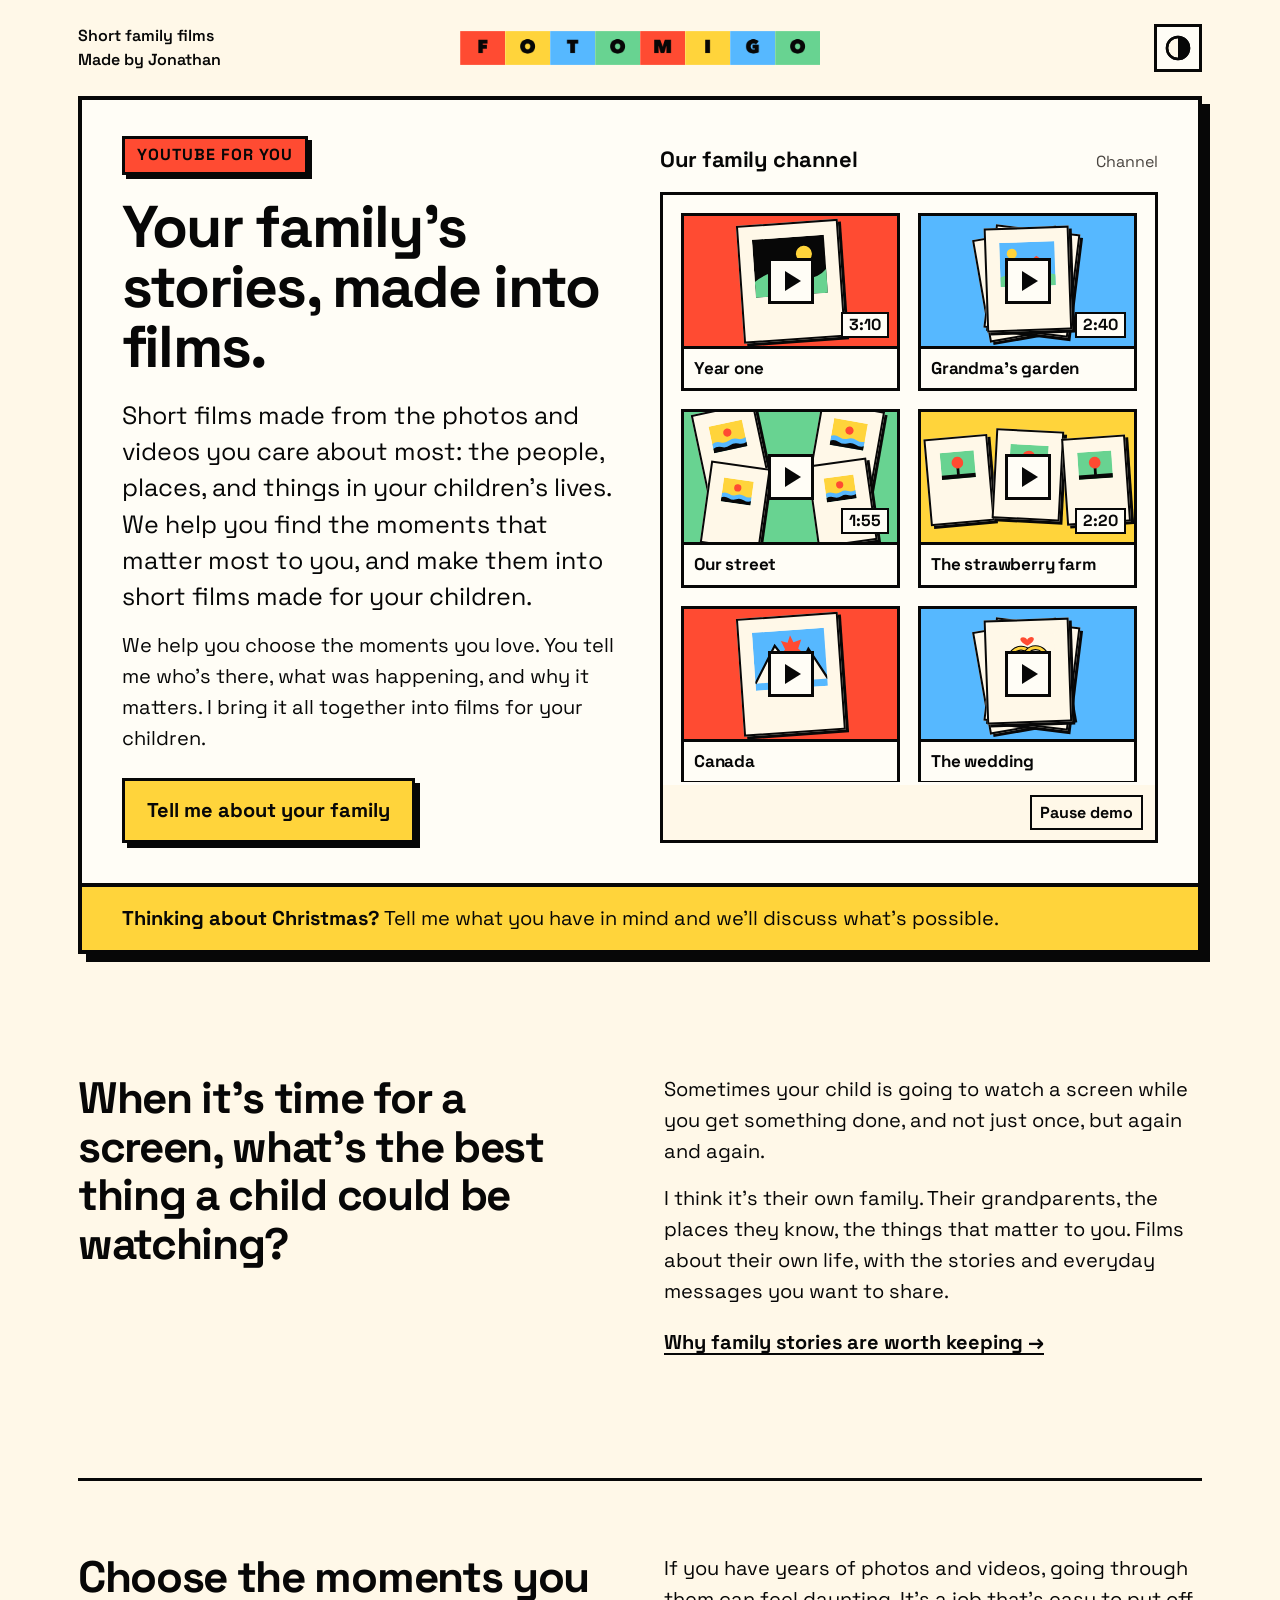
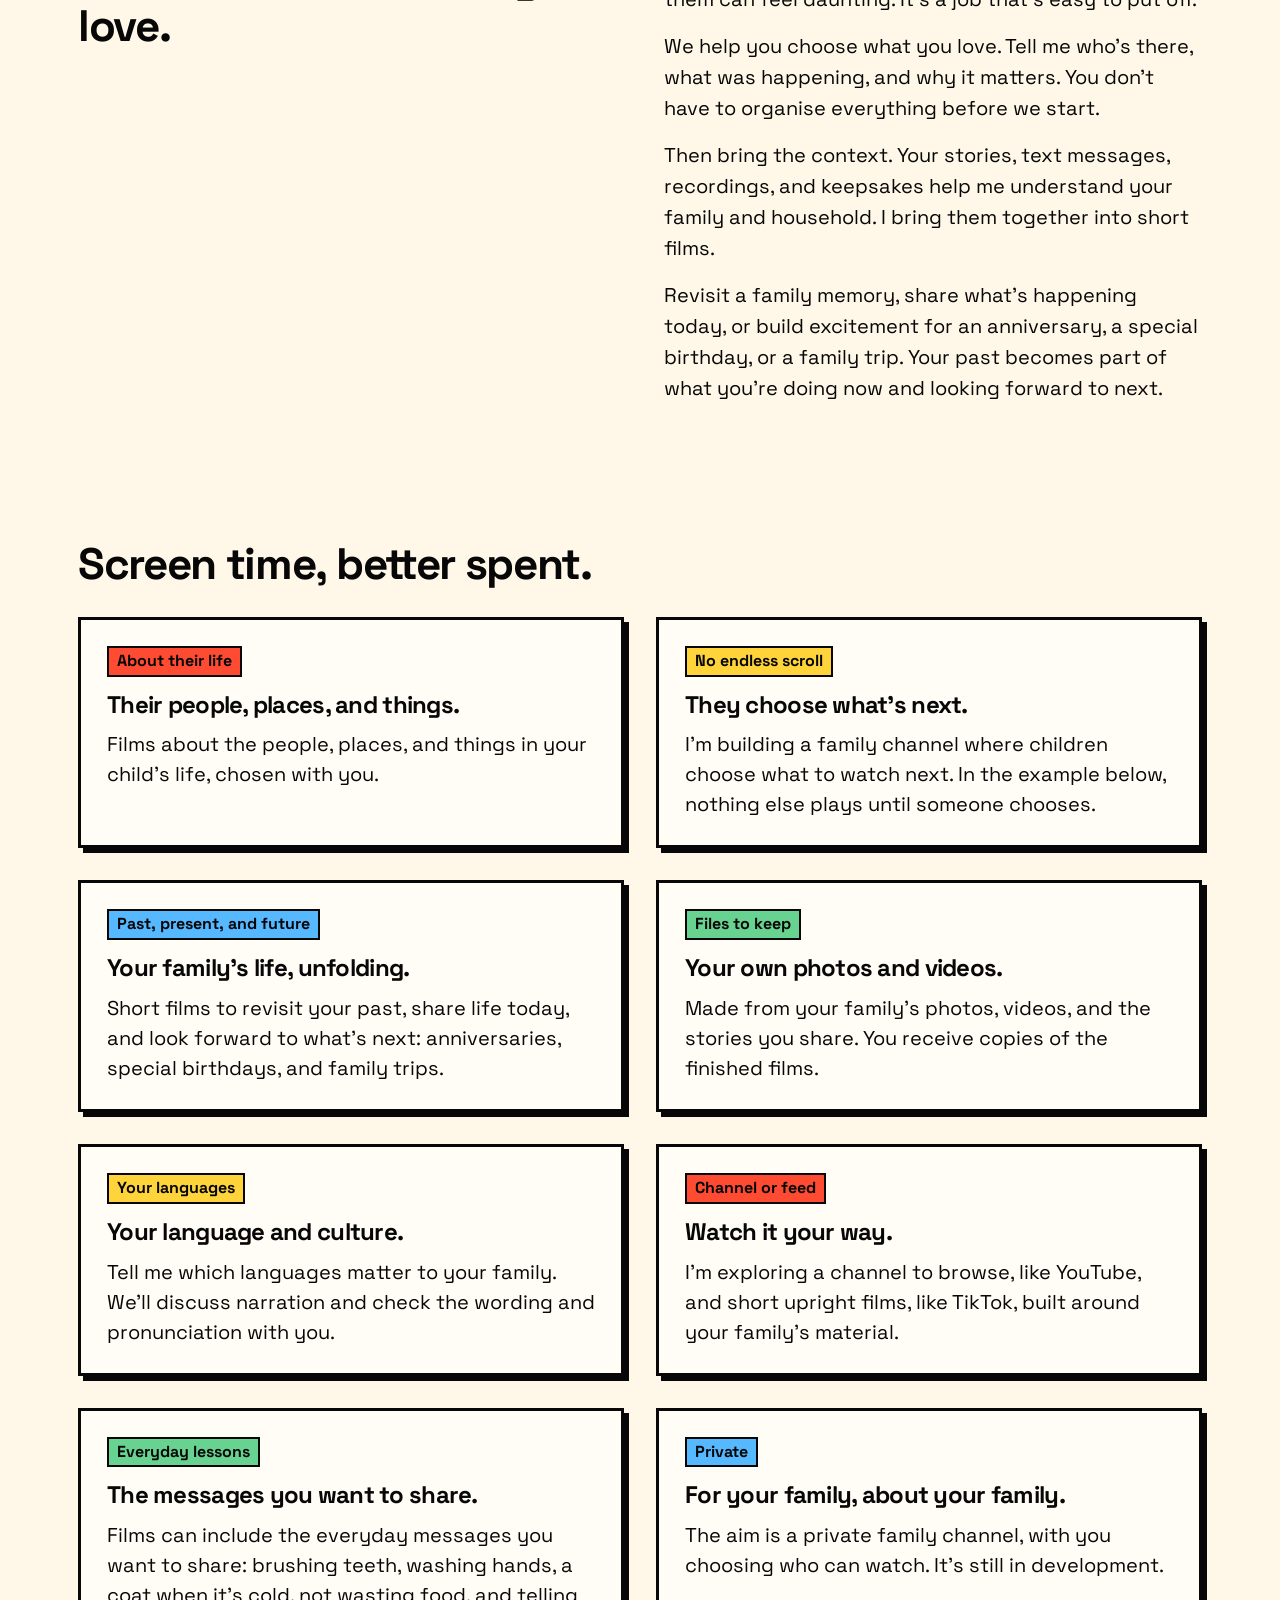
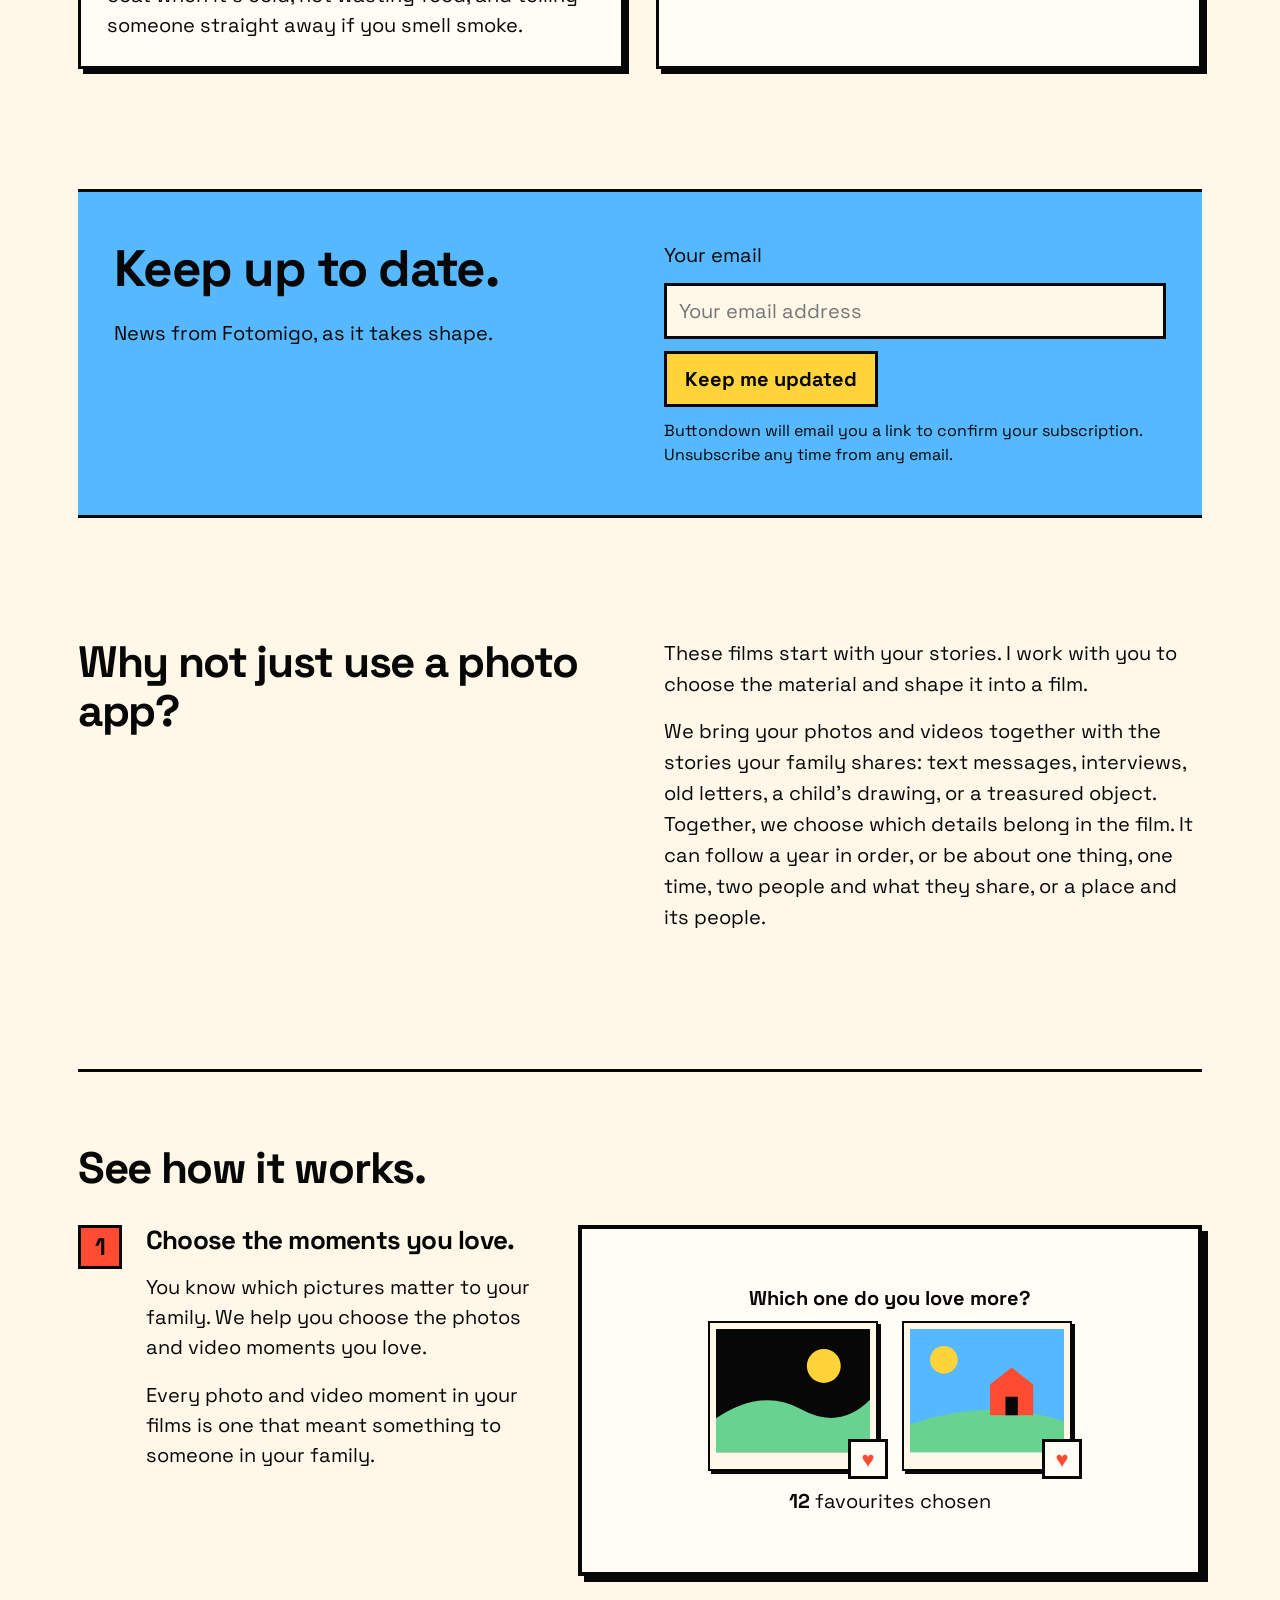
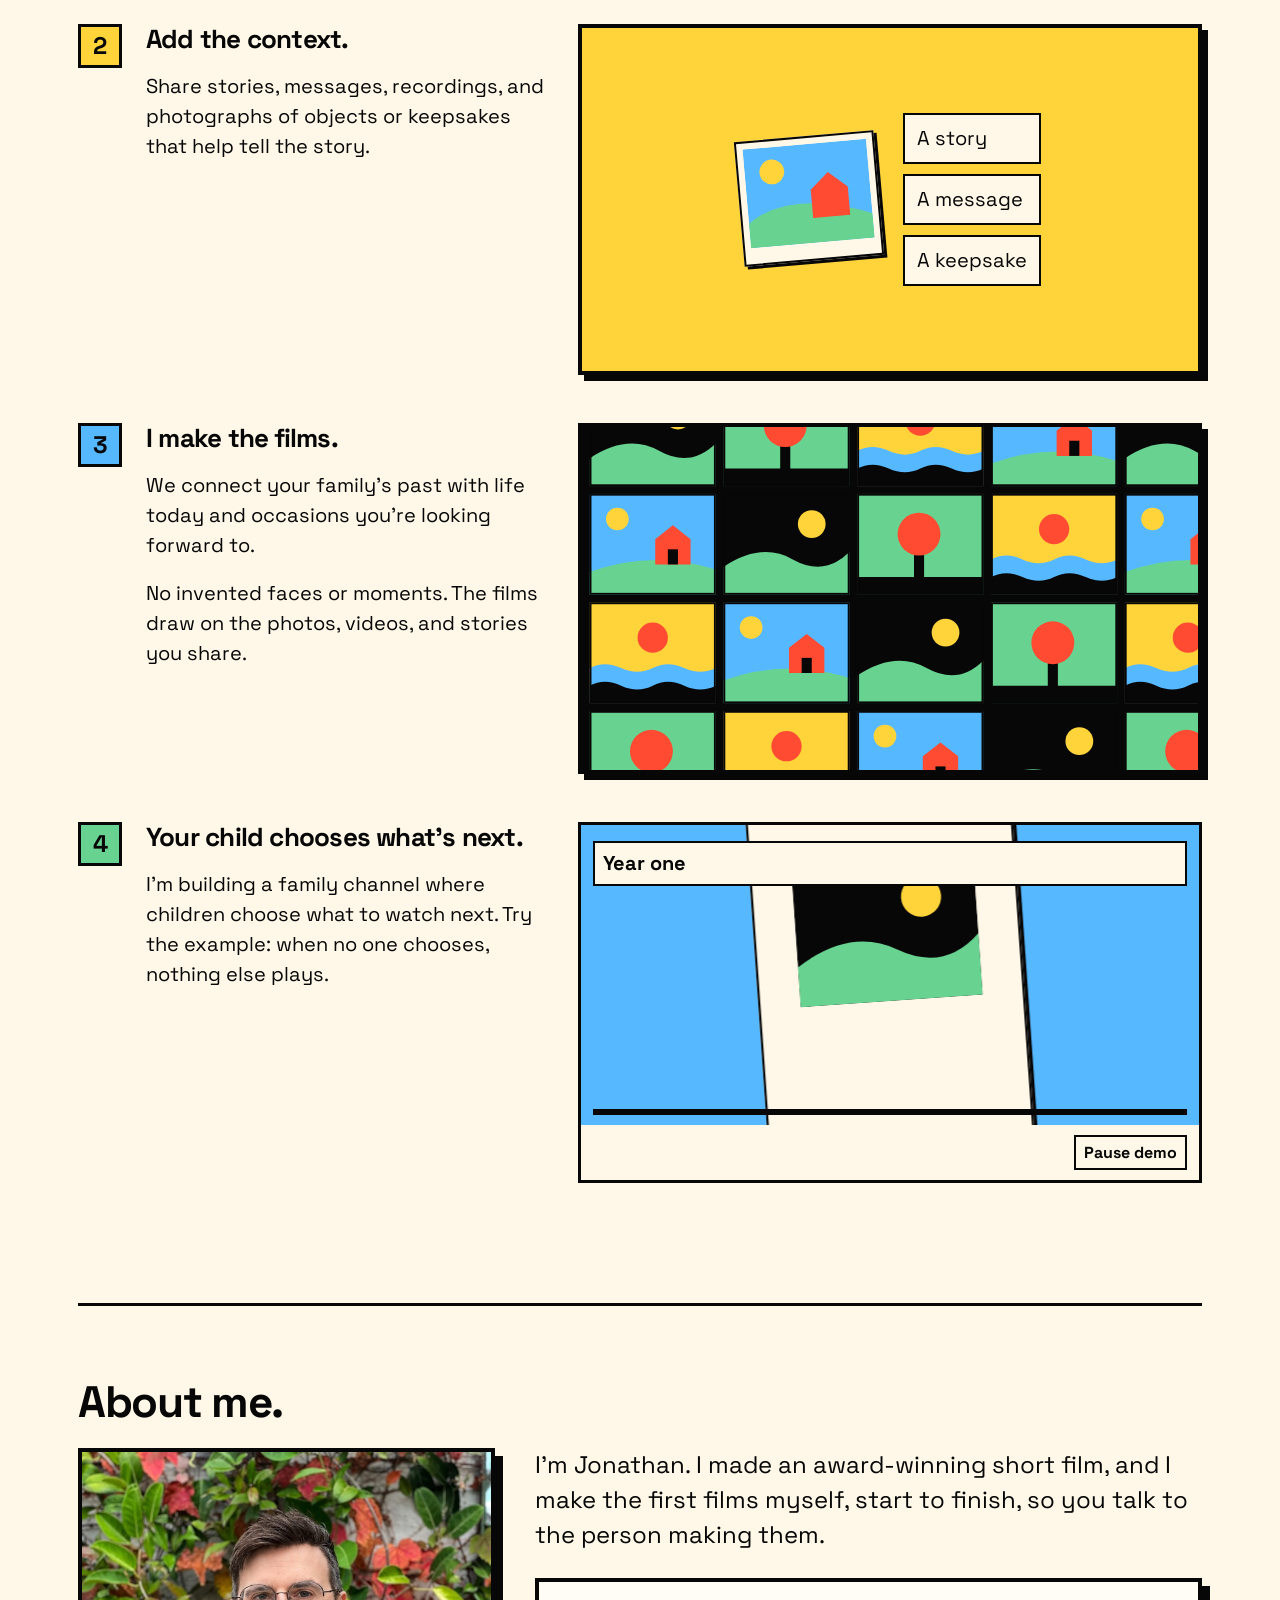
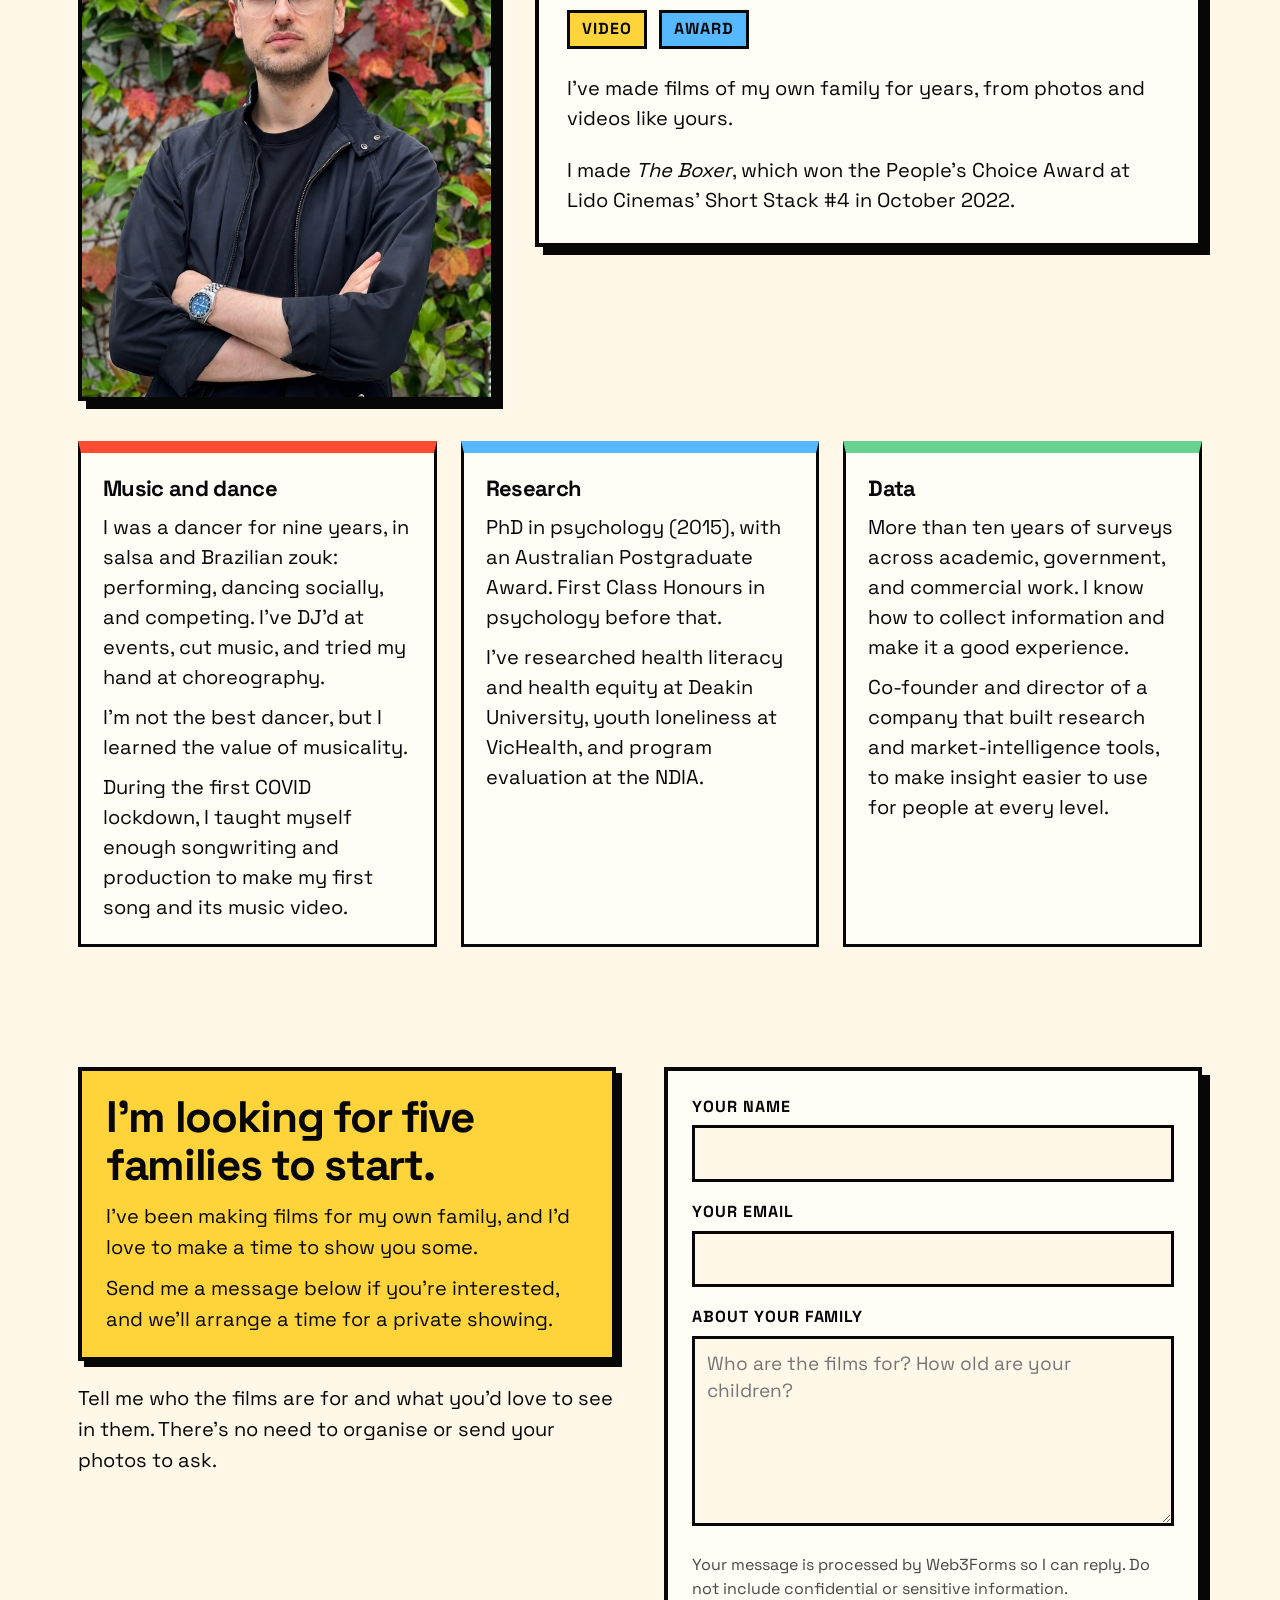
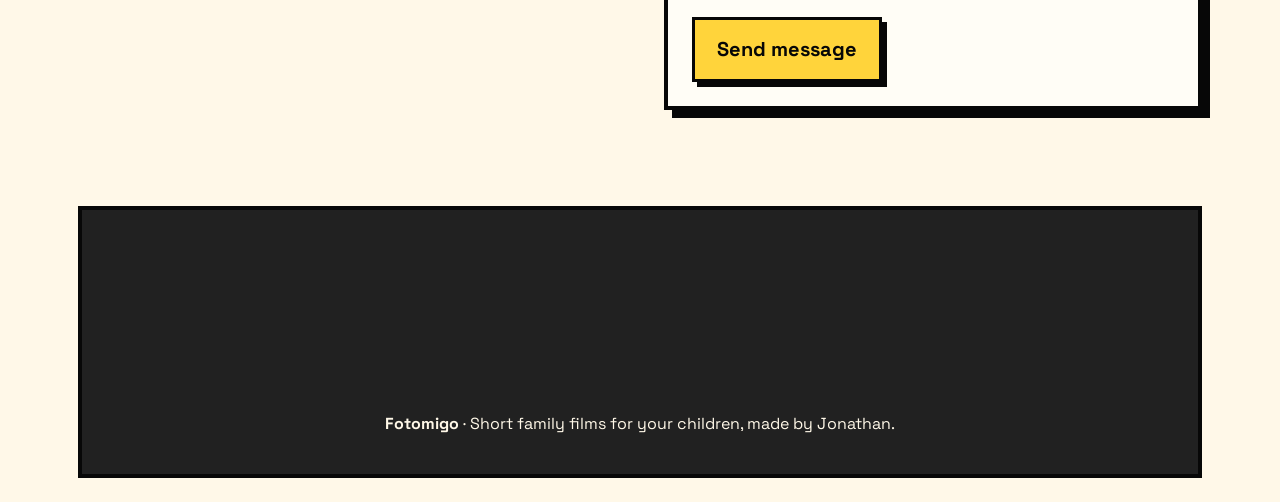
==== index.html @ 0b967041 "Publish the current Fotomigo website (FM-GUZZLE-SITE-ONE-23) Replaces the temporary holding page wit" ====
<!doctype html>
<html lang="en-AU">
<head>
<meta charset="utf-8">
<meta name="viewport" content="width=device-width, initial-scale=1">
<meta name="description" content="Fotomigo is a private video channel about your family: short films made from the photos and videos you care about most, for your children. Made by Jonathan.">
<title>Your family’s stories, made into films | Fotomigo</title>
<!-- FM-GUZZLE-SITE-ONE-2-23 (23 Oct): memo 130729 edits in place; see results/2026-10-23-fm-guzzle-site-one-2-23/README.md.
     FM-GUZZLE-SITE-10-23: site revision 9, from revision 8 (FM-GUZZLE-SITE-8-23), with memos 092014, 095313 and 100015 (23 Oct):
     three lead lines (a on the page; ?lead=b and ?lead=c show the others; lead-lines.html shows all three side by side);
     the four channel films and the demo play Polaroid films (each with its own treatment) with a playhead, then a
     five-second countdown, then "What's next?"; video-first About with the award in its own box below and more research;
     the music line; private screenings of a series of films; the choose-your-own-adventure section dropped; "Promote your
     language and culture"; "Files to keep"; the family-resources box and a private box (eight benefits); the screen-time
     question as the heading; curation-led steps; Oxford commas; the logo centred at the top; the animated logo at the foot.
     Revision 8's note: from revision 7, with memo 074436's benefits. Local candidate. Not published. Opens from the file; no server.
     GoatCounter tag copied from jaohar/jaohar.com.au index.html line 24 (commit 5115e98), as in revisions 4 and 6. -->
<script>
// Theme: the system setting by default; the toggle (top right) can pin light or dark for this browser.
try { var t = localStorage.getItem('fotomigo-theme'); if (t === 'light' || t === 'dark') document.documentElement.setAttribute('data-theme', t); } catch (e) {}
</script>
<script data-goatcounter="https://jaohar.goatcounter.com/count" async src="//gc.zgo.at/count.js"></script>
<style>
@font-face{font-family:Space;src:url("fonts/SpaceGrotesk-VF-wght.ttf") format("truetype");font-weight:300 700;font-display:swap}
:root{color-scheme:light;--paper:#FFF8E8;--ink:#070707;--card:#fffdf6;--muted:#4a4540;--line:#070707;
  --red:#FF4B32;--yellow:#FFD43B;--blue:#56B8FF;--green:#68d391;
}
@media (prefers-color-scheme:dark){:root:not([data-theme=light]){color-scheme:dark;--paper:#212121;--ink:#FFF8E8;--card:#2a2a2a;--muted:#cfc9bf;--line:#FFF8E8}}
:root[data-theme=dark]{color-scheme:dark;--paper:#212121;--ink:#FFF8E8;--card:#2a2a2a;--muted:#cfc9bf;--line:#FFF8E8}
*{box-sizing:border-box;border-radius:0}
html{-webkit-text-size-adjust:100%}
body{margin:0;background:var(--paper);color:var(--ink);font:20px/1.55 Space,"Helvetica Neue",Arial,sans-serif;overflow-x:hidden}
.wrap{max-width:1180px;margin:0 auto;padding:24px 28px}
h1,h2,h3{font-weight:700;letter-spacing:-.03em;overflow-wrap:break-word}
a{color:inherit;text-underline-offset:4px}
a:focus-visible,button:focus-visible,.button:focus-visible,input:focus-visible,textarea:focus-visible{outline:4px solid #126abd;outline-offset:4px}
/* the top: the mark sits in the centre of the page; the words on the left and the toggle on the right take equal columns */
header.top{display:grid;grid-template-columns:minmax(0,1fr) 360px minmax(0,1fr);align-items:center;gap:16px}
.logo{display:block;width:100%;height:auto;grid-column:2;grid-row:1} /* brand rule 2: the mark is placed from the brand files, not drawn */
.top-left{grid-column:1;grid-row:1}
.top-right{grid-column:3;grid-row:1;justify-self:end}
.small{font-size:16px;line-height:1.5}
header .small{font-weight:600}
/* theme toggle: system (half and half), light (white), dark (black) */
.theme{flex:none;width:48px;height:48px;padding:0;display:grid;place-items:center;border:3px solid var(--line);background:var(--card);color:var(--ink);cursor:pointer}
.theme svg{display:block;width:26px;height:26px}
.theme .i{display:none}
.theme[data-mode=system] .i-system,.theme[data-mode=light] .i-light,.theme[data-mode=dark] .i-dark{display:block}
/* Boxed text sits centred: the box trims its first line to the capitals and its last line to the baseline
   (text-box), so equal padding gives equal space above and below the letters. Last children carry no margin.
   A label that opens a box is display:table, so it is not trimmed and its own border is the top of the content. */
.boxed{text-box:trim-both cap alphabetic}
.boxed > :last-child,.boxed > :last-child > :last-child{margin-bottom:0}
.boxed > :first-child{margin-top:0}
.eyebrow{display:inline-block;font-size:16px;font-weight:700;letter-spacing:.06em;text-transform:uppercase;background:var(--red);color:#070707;border:3px solid var(--line);padding:4px 12px;box-shadow:4px 4px 0 var(--line)}
/* the opening: one outer box, no centre line, room around the channel */
.promo{margin-top:24px;border:4px solid var(--line);box-shadow:8px 8px 0 var(--line);background:var(--card);display:grid;grid-template-columns:minmax(0,1fr) minmax(0,1fr);gap:8px 40px;padding:36px 40px 0}
.promo-copy{padding:0 0 32px}
.promo h1{font-size:clamp(40px,4.6vw,62px);line-height:1.02;margin:22px 0 20px}
.promo p{margin:0 0 16px;max-width:36em}
.promo .lead{font-size:clamp(21px,2.1vw,25px);line-height:1.45}
/* the channel: four example films drawn in the page (Polaroids, no photos); press one and it plays over the channel */
.channel{padding:6px 0 32px;min-width:0;margin:0}
.channel-head{display:flex;justify-content:space-between;align-items:baseline;gap:10px;flex-wrap:wrap;margin-bottom:16px}
.channel-head b{font-size:22px;letter-spacing:-.02em}
.channel-head span{font-size:16px;color:var(--muted)}
.ch-body{position:relative}
.vids{display:grid;grid-template-columns:repeat(2,minmax(0,1fr));gap:18px;list-style:none;margin:0;padding:0}
.vids li{border:3px solid var(--line);background:var(--card);min-width:0}
.thumb{position:relative;display:block;width:100%;aspect-ratio:16/10;padding:0;margin:0;border:0;border-bottom:3px solid var(--line);color:#070707;overflow:hidden;cursor:pointer;font:inherit}
.thumb .pbtn{position:absolute;left:50%;top:50%;transform:translate(-50%,-50%);z-index:2;width:46px;height:46px;display:grid;place-items:center;background:#fffdf6;border:3px solid #070707;transition:transform .3s}
.thumb .play{width:0;height:0;border-style:solid;border-width:10px 0 10px 16px;border-color:transparent transparent transparent #070707;margin-left:4px}
.thumb .len{position:absolute;right:8px;bottom:8px;z-index:2;font-size:16px;font-weight:700;background:#fffdf6;border:2px solid #070707;padding:0 6px;line-height:1.4}
.thumb:hover .pbtn,.thumb:focus-visible .pbtn{transform:translate(-50%,-50%) scale(1.12)}
.c-red{background:var(--red)}.c-blue{background:var(--blue)}.c-green{background:var(--green)}.c-yellow{background:var(--yellow)}
.vids h3{font-size:17px;line-height:1.3;margin:0;padding:8px 10px 9px;letter-spacing:-.01em}
/* a Polaroid: the Fotomigo Test icon's frame, with a drawn scene (sun, hills, a house, the sea, a tree) in place of a photo */
.pol{position:absolute;left:var(--x);top:var(--y);width:var(--w);background:#FFF8E8;border:2px solid #070707;padding:6% 6% 20%;box-shadow:3px 3px 0 #070707;transform:translate(-50%,-50%) rotate(var(--r));transition:transform .35s}
.pol svg{display:block;width:100%;height:auto}
.thumb:hover .pol,.thumb:focus-visible .pol{transform:translate(-50%,-54%) rotate(calc(var(--r) * -1))}
.next{margin-top:18px;padding:12px 0}
.next p{margin:0 0 10px;font-size:17px;font-weight:700;line-height:1.3}
.opts{display:flex;flex-wrap:wrap;gap:8px}
.opt{display:inline-block;font-size:16px;font-weight:700;line-height:1.3;border:2px solid #070707;padding:6px 10px;color:#070707}
.opts .opt:nth-child(1){background:var(--yellow)}.opts .opt:nth-child(2){background:var(--blue)}.opts .opt:nth-child(3){background:var(--green)}
.channel .note{font-size:16px;line-height:1.45;color:var(--muted);margin:14px 0 0}
/* the player, shared by the channel and the demo: a film, its playhead, a countdown, then the choice */
.pl{position:absolute;inset:0;display:none;background:#FFF8E8;color:#070707;overflow:hidden;z-index:5}
.ch-body .pl{border:3px solid var(--line);box-shadow:6px 6px 0 var(--line)}
[data-step=play] > .pl,[data-step=count] > .pl,[data-step=choice] > .pl{display:block}
.pl-film{position:absolute;inset:0 0 58px 0;overflow:hidden;background:var(--blue)}
.pl-film .pol{border-width:3px;padding:5% 5% 18%}
.pl-title{position:absolute;left:12px;top:12px;z-index:3;margin:0;font-size:18px;font-weight:700;line-height:1.3;background:#fffdf6;border:2px solid #070707;padding:4px 10px}
.pl-bar{position:absolute;left:0;right:0;bottom:0;height:58px;display:flex;align-items:center;gap:12px;padding:0 14px;background:#070707;color:#FFF8E8;z-index:3}
.pl-track{flex:1;height:12px;margin:0 10px;background:#4a4540;position:relative}
.pl-track i{position:absolute;left:0;top:0;bottom:0;width:0;background:var(--yellow)}
.pl-track b{position:absolute;top:50%;width:20px;height:20px;margin-left:-10px;background:var(--yellow);border:2px solid #FFF8E8;transform:translateY(-50%)}
.pl-time{font-size:16px;font-weight:700;font-variant-numeric:tabular-nums;white-space:nowrap}
.pl-count,.pl-choice{position:absolute;inset:0 0 58px 0;display:none;flex-direction:column;justify-content:center;align-items:center;gap:14px;padding:16px;text-align:center;background:#FFF8E8;z-index:4}
[data-step=count] .pl-count,[data-step=choice] .pl-choice{display:flex}
.pl-count p{margin:0;font-size:20px;font-weight:700}
.pl-n{display:block;font-size:84px;line-height:1;font-weight:700;font-variant-numeric:tabular-nums}
.pl-ticks{display:flex;gap:8px}
.pl-ticks i{display:block;width:22px;height:22px;border:3px solid #070707;background:#fffdf6}
.pl-ticks i.on{background:#070707}
.pl-choice h3{margin:0;font-size:28px;line-height:1.1}
.pl-choice p{margin:0;font-size:16px;font-weight:600}
.pl-choice .opts{justify-content:center}
.pl-choice .opt{font:700 17px/1.3 Space,"Helvetica Neue",Arial,sans-serif;padding:8px 12px;cursor:pointer;border-width:3px}
.pl-back{position:absolute;right:12px;top:12px;z-index:6;font:700 16px/1.3 Space,"Helvetica Neue",Arial,sans-serif;background:#fffdf6;color:#070707;border:2px solid #070707;padding:4px 10px;cursor:pointer}
.band{grid-column:1/-1;margin:0 -40px;border-top:4px solid var(--line);background:var(--yellow);color:#070707;padding:16px 40px}
.band p{margin:0;max-width:none}.band b{font-weight:700}
.button{display:inline-block;padding:14px 22px;border:3px solid var(--line);background:var(--yellow);color:#070707;font-size:20px;font-weight:700;text-decoration:none;box-shadow:5px 5px 0 var(--line);margin:8px 0 0}
.button:hover{background:#ffe77c}
.button:active{transform:translate(3px,3px);box-shadow:2px 2px 0 var(--line)}
/* sections are separated by space, not rules */
section.block{margin-top:96px}
h2{font-size:clamp(30px,3.6vw,44px);line-height:1.1;margin:0 0 22px;max-width:22em}
section.block > p{max-width:40em;margin:0 0 18px}
.split{display:grid;grid-template-columns:minmax(0,1fr) minmax(0,1fr);gap:48px;align-items:start}
.split p{margin:0 0 16px}
.readmore{display:inline-block;margin-top:4px;font-weight:700;font-size:20px}
/* benefits: eight boxes, two columns, with room around each box */
.tiles{display:grid;grid-template-columns:repeat(2,minmax(0,1fr));gap:32px;margin-top:28px;padding:0;list-style:none;align-items:stretch}
.tiles li{border:3px solid var(--line);box-shadow:5px 5px 0 var(--line);background:var(--card);padding:26px 26px;min-width:0}
.tiles .label{display:table;font-weight:700;font-size:16px;line-height:1.3;color:#070707;padding:3px 8px;border:2px solid #070707;margin-bottom:14px}
.tiles li:nth-child(1) .label{background:var(--red)}.tiles li:nth-child(2) .label{background:var(--yellow)}.tiles li:nth-child(3) .label{background:var(--blue)}.tiles li:nth-child(4) .label{background:var(--green)}.tiles li:nth-child(5) .label{background:var(--yellow)}.tiles li:nth-child(6) .label{background:var(--red)}.tiles li:nth-child(7) .label{background:var(--green)}.tiles li:nth-child(8) .label{background:var(--blue)}
.tiles h3{font-size:24px;line-height:1.2;margin:0 0 10px}
.tiles p{font-size:20px;line-height:1.5;margin:0;max-width:30em}
/* the demo: a horizontal channel drawn in the page; a film plays, counts down, then waits for a choice */
.demo{display:grid;grid-template-columns:minmax(0,1.7fr) minmax(0,1fr);gap:40px;align-items:start}
.screen{position:relative;aspect-ratio:16/9;border:4px solid var(--line);box-shadow:6px 6px 0 var(--line);background:#FFF8E8;color:#070707;overflow:hidden;container-type:inline-size}
.s-grid{position:absolute;inset:0;padding:3.2cqi 3.2cqi;display:flex;flex-direction:column;gap:2.2cqi}
.s-head{display:flex;justify-content:space-between;align-items:baseline;font-weight:700;font-size:max(16px,2.6cqi);line-height:1.2}
.s-head span{font-size:max(16px,2cqi);font-weight:600}
.s-tiles{flex:1;display:grid;grid-template-columns:repeat(3,minmax(0,1fr));grid-template-rows:repeat(2,minmax(0,1fr));gap:2cqi;list-style:none;margin:0;padding:0}
.s-tiles li{border:3px solid #070707;display:flex;min-height:0;transition:transform .3s,box-shadow .3s}
.s-tiles button{flex:1;display:flex;align-items:flex-end;padding:1.2cqi;border:0;background:none;cursor:pointer;font:inherit;color:#070707;text-align:left}
.s-tiles li b{font-size:max(16px,2cqi);line-height:1.2;background:#fffdf6;border:2px solid #070707;padding:2px 6px}
.s-tiles li.on,.s-tiles li:hover,.s-tiles li:focus-within{transform:translate(-3px,-3px);box-shadow:6px 6px 0 #070707}
.screen .pl-title{font-size:max(16px,2.2cqi)}
.s-veil{position:absolute;inset:0;display:grid;place-items:center;background:rgba(255,248,232,.82);z-index:7}
.s-start{font:700 20px/1.3 Space,"Helvetica Neue",Arial,sans-serif;padding:14px 22px;border:3px solid #070707;background:var(--yellow);color:#070707;box-shadow:5px 5px 0 #070707;cursor:pointer}
.screen.started .s-veil{display:none}
.demo .note{font-size:17px;line-height:1.5;color:var(--muted);margin:16px 0 0}
.steps{list-style:none;margin:0;padding:0;display:grid;gap:14px;counter-reset:s}
.steps li{counter-increment:s;display:grid;grid-template-columns:44px minmax(0,1fr);gap:14px;align-items:start;font-size:20px;line-height:1.45}
.steps li::before{content:counter(s);display:grid;place-items:center;width:44px;height:44px;border:3px solid var(--line);font-weight:700;background:var(--card)}
.steps li:nth-child(1)::before{background:var(--red);color:#070707}.steps li:nth-child(2)::before{background:var(--yellow);color:#070707}.steps li:nth-child(3)::before{background:var(--blue);color:#070707}.steps li:nth-child(4)::before{background:var(--green);color:#070707}
.promise{display:grid;grid-template-columns:minmax(0,1fr) minmax(0,1fr);gap:32px;margin-top:24px;align-items:stretch}
.promise div{border:3px solid var(--line);padding:26px 26px;background:var(--card)}
.promise h3{margin:0 0 10px;font-size:24px;line-height:1.2}
.promise p{margin:0;font-size:20px}
/* about me: his photo beside the intro and the video box; the award in its own box below; then three boxes */
.about{display:grid;grid-template-columns:minmax(0,1fr) minmax(0,1.6fr);gap:40px;align-items:start}
.portrait{margin:0;border:4px solid var(--line);box-shadow:8px 8px 0 var(--line)}
.portrait img{display:block;width:100%;height:auto;aspect-ratio:3/4;object-fit:cover}
.about-intro{font-size:clamp(21px,2vw,24px);line-height:1.45;margin:0 0 26px;max-width:34em}
.boxes{display:grid;grid-template-columns:repeat(3,minmax(0,1fr));gap:24px;list-style:none;margin:40px 0 0;padding:0;align-items:stretch}
.boxes li{border:3px solid var(--line);background:var(--card);padding:22px 22px;min-width:0}
.boxes h3{margin:0 0 10px;font-size:22px;line-height:1.2}
.boxes p{margin:0 0 10px;font-size:20px;line-height:1.5}
.video{border:4px solid var(--line);background:var(--yellow);color:#070707;padding:26px 28px;box-shadow:8px 8px 0 var(--line)}
.video .eyebrow{display:table;background:#fffdf6;box-shadow:none;border-color:#070707;margin-bottom:16px}
.video h3{font-size:clamp(24px,2.6vw,32px);line-height:1.15;margin:0 0 12px}
.video p{margin:0 0 12px;font-size:20px;line-height:1.5}
.award{margin-top:28px;border:4px solid var(--line);background:var(--card);padding:22px 26px;box-shadow:6px 6px 0 var(--line)}
.award .eyebrow{display:table;box-shadow:none;margin-bottom:14px}
.award h3{font-size:24px;line-height:1.2;margin:0 0 10px}
.award p{margin:0;font-size:20px;line-height:1.5}
.boxes li:nth-child(1){border-top:12px solid var(--red)}.boxes li:nth-child(2){border-top:12px solid var(--blue)}.boxes li:nth-child(3){border-top:12px solid var(--green)}
/* contact form: markup and behaviour copied from jaohar.com.au (index.html 170-180, script.js 99-130), as in revision 4 */
.families{border:4px solid var(--line);background:var(--yellow);color:#070707;padding:22px 24px;box-shadow:6px 6px 0 var(--line);margin-bottom:22px}
.families h2{margin:0 0 12px}
.families p{margin:0 0 10px}
.contact-form{border:4px solid var(--line);background:var(--card);padding:24px;box-shadow:8px 8px 0 var(--line);display:flex;flex-direction:column}
.contact-form > div{margin-bottom:18px}
.contact-form label{display:block;margin-bottom:6px;font-size:16px;font-weight:700;letter-spacing:.06em;text-transform:uppercase}
.contact-form input,.contact-form textarea{width:100%;border:3px solid var(--line);padding:12px;background:var(--paper);color:var(--ink);font:19px/1.4 Space,"Helvetica Neue",Arial,sans-serif}
.contact-form textarea{min-height:170px;resize:vertical}
.contact-form button{align-self:flex-start;padding:14px 22px;border:3px solid var(--line);background:var(--yellow);color:#070707;box-shadow:5px 5px 0 var(--line);font:700 20px/1.55 Space,"Helvetica Neue",Arial,sans-serif;cursor:pointer}
.contact-form button:disabled{cursor:wait;opacity:.72}
.botcheck{display:none}
.form-privacy{margin:0 0 18px;font-size:16px;line-height:1.5;color:var(--muted)}
.form-status{margin:18px 0 0;padding-top:14px;border-top:3px solid var(--line);font-weight:700}
/* the foot: the animated mark from the brand library, centred on the brand's dark stage (#212121), which the mark is drawn on */
footer{margin-top:96px;padding:28px 20px 30px;text-align:center;background:#212121;color:#FFF8E8;border:4px solid var(--line)}
footer picture{display:block;margin:0 auto 14px;width:min(360px,90%)}
footer img{display:block;width:100%;height:auto}
footer p{margin:0 0 8px}
@media (max-width:900px){
  .promo{grid-template-columns:minmax(0,1fr);gap:0}
  .split,.demo,.about,.promise{grid-template-columns:minmax(0,1fr)}
  .portrait{max-width:360px}
}
@media (max-width:1000px){.boxes{grid-template-columns:repeat(2,minmax(0,1fr))}}
@media (max-width:700px){
  .tiles,.boxes{grid-template-columns:minmax(0,1fr)}
  /* the mark keeps the centre on its own row; the words and the toggle share the row below */
  header.top{grid-template-columns:minmax(0,1fr) auto;row-gap:14px}
  .logo{grid-column:1/-1;grid-row:1;justify-self:center;width:min(360px,100%)}
  .top-left{grid-column:1;grid-row:2}
  .top-right{grid-column:2;grid-row:2}
}
@media (max-width:600px){
  .wrap{padding:16px 16px}
  .logo{width:min(300px,100%)}
  header .small{font-size:16px}
  .promo{box-shadow:5px 5px 0 var(--line);padding:22px 18px 0}
  .promo-copy{padding:0 0 22px}
  .channel{padding:0 0 22px}
  .vids{gap:12px}
  .band{margin:0 -18px;padding:14px 18px}
  .promo h1{font-size:40px}
  section.block{margin-top:64px}
  .tiles,.promise,.boxes{gap:22px}
  .tiles li,.promise div{padding:20px 18px}
  .button{font-size:19px;padding:12px 16px}
  .contact-form{padding:18px;box-shadow:5px 5px 0 var(--line)}
  .families,.video,.award{padding:18px;box-shadow:5px 5px 0 var(--line)}
  .s-tiles{grid-template-columns:repeat(2,minmax(0,1fr));grid-template-rows:repeat(2,minmax(0,1fr))}
  .s-tiles li:nth-child(n+5){display:none}
  .pl-n{font-size:56px}
  .pl-count,.pl-choice{gap:8px}
  .pl-choice h3{font-size:22px}
  .screen .pl-count p{font-size:16px}
  .screen .pl-ticks i{width:16px;height:16px}
  .screen .pl-n{font-size:40px}
}
@media (prefers-reduced-motion:reduce){*{scroll-behavior:auto}.s-tiles li,.pol,.thumb .pbtn{transition:none}}

/* Revision 10: four illustrated stages and a complete tile-by-tile logo loop. */
.process-stages{list-style:none;padding:0;margin:32px 0 0;display:grid;gap:48px}
.process-stage{display:grid;grid-template-columns:44px minmax(0,.85fr) minmax(0,1.3fr);gap:24px;align-items:start;min-width:0}
.stage-number{display:grid;place-items:center;width:44px;height:44px;border:3px solid var(--line);background:var(--yellow);color:#070707;font-weight:700;font-size:24px}
.process-stage:nth-child(1) .stage-number{background:var(--red)}.process-stage:nth-child(3) .stage-number{background:var(--blue)}.process-stage:nth-child(4) .stage-number{background:var(--green)}
.stage-copy h3{font-size:26px;line-height:1.2;margin:0 0 16px}.stage-copy p{font-size:20px;line-height:1.5;margin:0}
.stage-visual{min-width:0}.stage-picture{aspect-ratio:16/9;border:4px solid var(--line);box-shadow:6px 6px 0 var(--line);padding:20px;background:var(--card);color:var(--ink);display:flex;flex-direction:column;justify-content:center;gap:12px;overflow:hidden}
.sample-grid,.filmstrip{display:flex;justify-content:center;gap:12px;min-height:0}
.sample-photo{display:block;background:#FFF8E8;padding:6px 6px 16px;border:2px solid #070707;width:26%;max-width:140px;min-width:0;box-shadow:3px 3px 0 #070707}
.sample-photo svg{display:block;width:100%;height:auto}.sample-grid .sample-photo:nth-child(2){border:4px solid #FF4B32;transform:rotate(4deg)}
.visual-note{font-size:20px;line-height:1.25;margin:0;text-align:center}.choose-picture .visual-note:first-of-type{font-weight:700}
.context-picture{flex-direction:row;align-items:center;gap:24px;background:var(--yellow);color:#070707}
.context-picture>.sample-photo{width:35%;transform:rotate(-5deg)}.context-notes{display:grid;gap:10px}.context-notes span{padding:8px 12px;border:2px solid #070707;background:#FFF8E8;font-size:20px}
.soundtrack{display:flex;align-items:center;justify-content:space-around;height:36px;background:#56B8FF;border:2px solid #070707;padding:4px 10px;flex-shrink:0}.soundtrack i{display:block;background:#070707;width:3%;height:var(--h)}
/* Jonathan, 23 October: one card, two tags and two paragraphs. */
.credits{border:4px solid var(--line);box-shadow:8px 8px 0 var(--line);background:var(--card);padding:28px;min-width:0}
.credit-tags{display:flex;flex-wrap:wrap;gap:12px;margin-bottom:24px}
.credit-tags .eyebrow{margin:0;box-shadow:none;background:var(--yellow);color:#070707;border-color:#070707}
.credit-tags .eyebrow:last-child{background:var(--blue)}
.credits p{margin:0;font-size:20px;line-height:1.5}.credits p+p{margin-top:22px}
/* memo 130729: the promise is back to two boxes (you choose; no AI manipulation) */
.promise-title{font-size:30px;line-height:1.15;margin:64px 0 0}
/* stage 1: the curation tool, press the picture you love more */
.pick-picture{align-items:center;gap:10px}.pick-q{font-weight:700}.pick-pair{display:flex;justify-content:center;gap:24px;width:100%;margin-bottom:8px}
.pick{position:relative;width:32%;max-width:170px;padding:0;border:0;background:none;cursor:pointer;font:inherit;color:#070707}
.pick .sample-photo{width:100%;max-width:none;transition:transform .25s}.pick:hover .sample-photo,.pick:focus-visible .sample-photo{transform:rotate(-3deg) scale(1.04)}
.pick-heart{position:absolute;right:-10px;bottom:-8px;display:grid;place-items:center;width:40px;height:40px;background:#fffdf6;border:3px solid #070707;font-size:22px;line-height:1;color:#FF4B32}
.pick.chosen .sample-photo{outline:4px solid #FF4B32;outline-offset:2px}.pick.chosen .pick-heart{background:#FF4B32;color:#fffdf6}
/* stage 3: the looping film; one 12-second cycle, every layer keyed to it */
.reel{position:relative;aspect-ratio:16/9;border:4px solid var(--line);box-shadow:6px 6px 0 var(--line);background:#070707;overflow:hidden;container-type:inline-size}
.reel>div{position:absolute;inset:0}.reel-pic{display:block;background:#FFF8E8;border:2px solid #070707;padding:3% 3% 11%;box-shadow:4px 4px 0 #070707}.reel-pic svg,.reel-kb svg{display:block;width:100%;height:auto}
.reel-mosaic{background:#070707 no-repeat 0 50%/175% auto;animation:reel-mosaic 12s linear infinite both} /* the photo wall is one background image, panned inside the frame */
.reel-big{display:grid;place-items:center;z-index:2;animation:reel-big 12s cubic-bezier(.2,.8,.3,1) infinite both}
.reel-big .reel-pic{width:52%;transform:rotate(-3deg)}.reel-year{position:absolute;left:50%;bottom:8%;transform:translateX(-50%) rotate(-3deg);font-size:10cqi;line-height:1;letter-spacing:-.03em;color:#070707;background:#FFD43B;border:3px solid #070707;padding:.6cqi 2cqi}
.reel-three{z-index:3}.reel-three .reel-pic{position:absolute;top:50%;width:36%;animation:reel-land 12s cubic-bezier(.2,.9,.3,1.15) infinite both}
.reel-three .reel-pic:nth-child(1){left:6%;--r:-8deg}.reel-three .reel-pic:nth-child(2){left:32%;--r:5deg;animation-delay:.6s}.reel-three .reel-pic:nth-child(3){left:58%;--r:-3deg;animation-delay:1.2s}
.reel-kb{z-index:4;overflow:hidden;animation:reel-kb 12s ease-in-out infinite both}.reel-kb svg{width:100%;height:100%}
.reel-swipe{z-index:5;background:#FFD43B;clip-path:polygon(0 0,0 0,-15% 100%,-15% 100%);animation:reel-swipe 12s cubic-bezier(.6,0,.3,1) infinite both} /* a slanted wipe, clipped inside the frame */
@keyframes reel-mosaic{0%{background-position:0 50%;opacity:1}24%{background-position:50% 50%;opacity:1}27%,95%{background-position:55% 50%;opacity:0}96%{background-position:0 50%;opacity:0}100%{background-position:0 50%;opacity:1}}
@keyframes reel-big{0%,21%{opacity:0;transform:scale(1.5)}24%{opacity:1;transform:scale(1)}38%{opacity:1;transform:scale(1.04)}40%,100%{opacity:0;transform:scale(1.04)}}
@keyframes reel-land{0%,38%{opacity:0;transform:translateY(-160%) rotate(calc(var(--r) + 24deg)) scale(1.2)}42%{opacity:1;transform:translateY(-50%) rotate(var(--r)) scale(1)}66%{opacity:1;transform:translateY(-50%) rotate(var(--r)) scale(1)}67%,100%{opacity:0;transform:translateY(-50%) rotate(var(--r))}}
@keyframes reel-swipe{0%,58%{clip-path:polygon(0 0,0 0,-15% 100%,-15% 100%)}64%,66%{clip-path:polygon(0 0,115% 0,100% 100%,-15% 100%)}72%,100%{clip-path:polygon(115% 0,115% 0,100% 100%,100% 100%)}}
@keyframes reel-kb{0%,64%{opacity:0;transform:scale(1)}66%{opacity:0;transform:scale(1)}70%{opacity:1;transform:scale(1.02)}93%{opacity:1;transform:scale(1.28) translate(-5%,-3%)}96%,100%{opacity:0;transform:scale(1.3) translate(-5%,-3%)}}
@media(prefers-reduced-motion:reduce){.reel *,.reel>div{animation:none!important}.reel-mosaic,.reel-three,.reel-kb,.reel-swipe{display:none}.reel-big{opacity:1}}
.mailing-list{display:grid;grid-template-columns:1fr 1fr;gap:40px;border-top:3px solid var(--line);padding-top:32px}.mailing-list h2{margin:0 0 16px}.mail-preview{display:flex;flex-wrap:wrap;gap:12px}.mail-preview label{display:block;width:100%;font-size:20px}.mail-preview input{width:100%;min-width:0;padding:12px;font:20px Space,sans-serif;border:3px solid var(--line);background:var(--card);color:var(--ink)}.mail-preview button{padding:12px 18px;font:700 20px Space,sans-serif;border:3px solid var(--line);background:var(--yellow);color:#070707;cursor:pointer}.mail-preview p{font-size:16px;line-height:1.5;margin:0}
.footer-mark{position:relative;width:min(360px,90%);aspect-ratio:720/320;margin:0 auto 14px}.footer-mark img{position:absolute;inset:0;width:100%;height:100%}.logo-still{opacity:0}.logo-tile{animation:tile-pop 5.6s cubic-bezier(.2,.8,.3,1) infinite both}
@keyframes tile-pop{0%{opacity:0;transform:scale(.65)}8%,65%{opacity:1;transform:scale(1)}73%,100%{opacity:0;transform:scale(.65)}}
@media(prefers-reduced-motion:reduce){.logo-tile{display:none;animation:none}.logo-still{opacity:1}}
@media(max-width:900px){.process-stage{grid-template-columns:44px minmax(0,1fr);gap:18px}.stage-visual{grid-column:1/-1}.mailing-list{grid-template-columns:minmax(0,1fr)}}
@media(max-width:600px){.credits{padding:22px 20px;box-shadow:5px 5px 0 var(--line)}.pick-pair{gap:18px}.pick-heart{width:32px;height:32px;font-size:18px;right:-8px;bottom:-6px}.promise-title{margin-top:48px}.stage-picture{padding:12px;gap:8px}.visual-note{font-size:16px}.sample-photo{padding:4px 4px 10px}.context-notes{gap:6px}.context-notes span{font-size:16px;padding:6px 8px}.context-picture{gap:18px}.soundtrack{height:24px}.stage-copy h3{font-size:24px}}

/* Section rhythm: a coloured mailing-list interval, framed by horizontal rules. */
section.block{margin-top:120px}
section.section-divider{border-top:3px solid var(--line);padding-top:72px}
section.mailing-list{border-top:3px solid var(--line);border-bottom:3px solid var(--line);padding:48px 36px;background:var(--blue);color:#070707;gap:48px}
.mailing-list h2{font-size:clamp(36px,4vw,52px);line-height:1.12}
.mailing-list input{background:#FFF8E8;color:#070707;border-color:#070707}
.mailing-list button{border-color:#070707}
@media(max-width:600px){section.block{margin-top:88px}section.section-divider{padding-top:48px}section.mailing-list{padding:36px 22px;gap:28px}}
.stage-copy p+p{margin-top:18px}

/* Channel and choice demonstrations: illustrative automatic selections, manual choices on interaction. */
.walk{min-width:0}.hero-walk{height:470px;position:relative;background:var(--card);overflow:hidden;border:3px solid var(--line)}
.walk-grid{height:420px;overflow:hidden;padding:16px}.walk-grid .vids{transition:transform 1s ease}.walk-grid .thumb{aspect-ratio:16/10}
.walk-phone{width:min(250px,82%);height:410px;margin:8px auto 0;border:4px solid var(--line);animation:walkFade .7s ease}
.walk-player{height:100%;position:relative;overflow:hidden;background:var(--blue);color:#070707;touch-action:pan-x}
.walk-art{position:absolute;inset:0;overflow:hidden;transition:transform .6s ease,opacity .6s}
.walk-art .pol{width:68%!important}.walk-title{position:absolute;top:16px;left:12px;right:12px;background:#FFF8E8;border:2px solid #070707;padding:8px;font-size:20px;line-height:1.25}
.walk-progress{position:absolute;bottom:12px;left:12px;right:12px;height:8px;background:#FFF8E8}.walk-progress i{display:block;height:100%;width:75%;background:#070707;transition:width 1s linear}
.walk-choices{position:absolute;inset:0;display:flex;flex-direction:column;justify-content:center;gap:18px;padding:18px;background:var(--paper);color:var(--ink)}
.walk-choices[hidden],.walk-phone[hidden],.walk-grid[hidden]{display:none}
.walk-choices p{margin:0;text-align:center;font-weight:700;font-size:24px}.walk-options{display:grid;grid-template-columns:1fr 1fr;gap:12px}
.walk-options button{font:700 18px/1.3 Space,sans-serif;padding:16px 10px;border:3px solid #070707;color:#070707;background:var(--yellow);min-height:90px}
.walk-options button+button{background:var(--blue)}.walk-options button.selected{outline:5px solid var(--red);outline-offset:-9px;transform:scale(.94)}
.walk-controls{display:flex;align-items:center;justify-content:space-between;gap:8px;padding:10px 12px;background:var(--paper);color:var(--ink);font-size:16px;line-height:1.3}
.hero-walk .walk-controls{position:absolute;bottom:0;left:0;right:0}.walk-toggle{font:700 16px Space,sans-serif;background:transparent;color:inherit;border:2px solid var(--line);padding:5px 8px;cursor:pointer}
.step-walk{border:3px solid var(--line);background:var(--card)}.step-walk .walk-player{height:300px}.step-walk .walk-art .pol{width:40%!important}
.walk-hand{display:none;position:absolute;bottom:28px;right:22px;font-size:48px;font-weight:700;background:#FFF8E8;border:2px solid #070707;padding:0 10px}
[data-phase=swipe] .walk-hand{display:block;animation:walkSwipe .9s ease both}[data-phase=swipe] .walk-art{transform:translateY(-24%);opacity:.35}
[data-phase=play] .walk-art{animation:walkPan 3s linear both}
@keyframes walkFade{from{opacity:0}to{opacity:1}}@keyframes walkSwipe{from{transform:translateY(28px)}to{transform:translateY(-38px)}}@keyframes walkPan{from{transform:scale(1)}to{transform:scale(1.08)}}
@media(max-width:600px){.hero-walk{height:430px}.walk-grid{height:380px;padding:12px}.walk-phone{height:370px;width:220px}.step-walk .walk-player{height:260px}.walk-options button{font-size:16px;padding:12px 6px}}
@media(prefers-reduced-motion:reduce){.walk *{animation:none!important;transition:none!important}}
.walk-art,.walk-hand{animation-play-state:var(--walk-play,running)!important}

/* Viewport-height channel, with a framed phone and a simple mechanical grip. */
.hero-walk{height:100vh;height:100svh;min-height:420px}
.hero-walk .walk-grid{height:calc(100% - 58px);padding:18px}
.hero-walk .walk-phone{position:absolute;top:24px;left:50%;transform:translateX(-50%);margin:0;width:min(72%,calc((100svh - 150px)*.5));height:auto;aspect-ratio:1/2;max-height:calc(100% - 112px);padding:24px 8px 22px;background:#070707;border:3px solid var(--line);overflow:visible}
.phone-speaker{position:absolute;top:8px;left:38%;width:24%;height:5px;background:#FFF8E8}
.walk-phone:after{content:"";position:absolute;bottom:8px;left:38%;width:24%;height:4px;background:#FFF8E8}
.robot-grip{position:absolute;inset:0;pointer-events:none;z-index:5}
.robot-grip i{position:absolute;right:-22px;top:58%;width:38px;height:28px;border:3px solid #070707;background:var(--yellow);box-shadow:inset -9px 0 0 var(--blue)}
.robot-grip i:nth-child(2){top:calc(58% + 32px)}.robot-grip i:nth-child(3){top:calc(58% + 64px)}
.robot-grip b{position:absolute;left:-20px;bottom:12%;width:34px;height:72px;border:3px solid #070707;background:var(--yellow);transform:rotate(-18deg)}
.robot-grip:after{content:"";position:absolute;bottom:-30px;left:38%;width:42%;height:30px;background:var(--blue);border:3px solid #070707}
.walk-controls{justify-content:flex-end}
.walk-progress{height:6px;bottom:10px;left:12px;right:12px;overflow:hidden;background:#FFF8E8;z-index:1}
.walk-progress i{width:100%;height:100%;transform:scaleX(1);transform-origin:left center;transition:none;background:#070707}
.walk[data-phase=play] .walk-progress i{animation:walkProgress 3s linear both;animation-play-state:var(--walk-play,running)}
.step-walk[data-phase=play] .walk-progress i{animation-name:walkTail}
.walk[data-phase=choice] .walk-progress,.walk[data-phase=selected] .walk-progress{visibility:hidden}
.walk-choices{z-index:3}.walk-title{z-index:1}.walk-hand{z-index:2}
@keyframes walkProgress{from{transform:scaleX(0)}to{transform:scaleX(1)}}
@keyframes walkTail{from{transform:scaleX(.75)}to{transform:scaleX(1)}}
@media(prefers-reduced-motion:reduce){.walk .walk-progress i{animation:none!important}}
.hero-walk{height:520px;min-height:0}
.hero-walk .walk-phone{width:min(72%,calc((var(--demo-height,520px) - 112px)*.5));max-height:none}
@media(max-width:900px){.hero-walk{height:440px}}
</style>
</head>
<body>
<div class="wrap">
<header class="top">
  <span class="small top-left">Short family films<br>Made by Jonathan</span>
  <img class="logo" src="media/fotomigo-mark-1920.png" alt="Fotomigo" width="1920" height="181">
  <div class="top-right">
    <button class="theme" type="button" data-mode="system" aria-label="Colours: follow this device. Press for light.">
      <svg class="i i-system" viewBox="0 0 26 26" width="26" height="26" aria-hidden="true"><circle cx="13" cy="13" r="11" fill="#FFF8E8" stroke="currentColor" stroke-width="2.5"/><path d="M13 2a11 11 0 0 1 0 22z" fill="#070707"/><circle cx="13" cy="13" r="11" fill="none" stroke="currentColor" stroke-width="2.5"/></svg>
      <svg class="i i-light" viewBox="0 0 26 26" width="26" height="26" aria-hidden="true"><circle cx="13" cy="13" r="11" fill="#FFF8E8" stroke="currentColor" stroke-width="2.5"/></svg>
      <svg class="i i-dark" viewBox="0 0 26 26" width="26" height="26" aria-hidden="true"><circle cx="13" cy="13" r="11" fill="#070707" stroke="currentColor" stroke-width="2.5"/></svg>
    </button>
  </div>
</header>

<main>
<!-- the ambition -->
<section class="promo" aria-labelledby="promo-title">
  <div class="promo-copy">
    <span class="eyebrow">YouTube for you</span>
    <h1 id="promo-title">Your family’s stories, made into films.</h1>
    <p class="lead">Short films made from the photos and videos you care about most: the people, places, and things in your children’s lives. We help you find the moments that matter most to you, and make them into short films made for your children.</p>
    <p>We help you choose the moments you love. You tell me who’s there, what was happening, and why it matters. I bring it all together into films for your children.</p>
    <a class="button" href="#contact">Tell me about your family</a>
  </div>
  <figure class="channel" aria-label="Example family channel">
    <div class="channel-head"><b>Our family channel</b><span id="channel-mode">Channel</span></div>
    <div class="walk hero-walk" id="hero" data-phase="grid">
      <div class="walk-grid"><ul class="vids">
        <li><button class="thumb c-red" type="button" data-film="0" data-picture aria-label="Choose Year one, an example film"><span class="pbtn"><span class="play"></span></span><span class="len">3:10</span></button><h3>Year one</h3></li>
        <li><button class="thumb c-blue" type="button" data-film="1" data-picture aria-label="Choose Grandma’s garden, an example film"><span class="pbtn"><span class="play"></span></span><span class="len">2:40</span></button><h3>Grandma’s garden</h3></li>
        <li><button class="thumb c-green" type="button" data-film="2" data-picture aria-label="Choose Our street, an example film"><span class="pbtn"><span class="play"></span></span><span class="len">1:55</span></button><h3>Our street</h3></li>
        <li><button class="thumb c-yellow" type="button" data-film="3" data-picture aria-label="Choose The strawberry farm, an example film"><span class="pbtn"><span class="play"></span></span><span class="len">2:20</span></button><h3>The strawberry farm</h3></li>
      </ul></div>
      <div class="walk-phone" hidden><span class="phone-speaker" aria-hidden="true"></span><span class="robot-grip" aria-hidden="true"><i></i><i></i><i></i><b></b></span><div class="walk-player"><div class="walk-art" aria-hidden="true"></div><b class="walk-title"></b><div class="walk-progress" aria-hidden="true"><i></i></div><div class="walk-choices" hidden><p>Choose a film</p><div class="walk-options"><button type="button" data-choice="0">A</button><button type="button" data-choice="1">B</button></div></div><span class="walk-hand" aria-hidden="true">↑</span></div></div>
      <div class="walk-controls"><button type="button" class="walk-toggle">Pause demo</button></div>
    </div>
  </figure>
  <div class="band boxed">
    <p><b>Thinking about Christmas?</b> Tell me what you have in mind and we’ll discuss what’s possible.</p>
  </div>
</section>

<!-- why: the best screen time -->
<section class="block" aria-labelledby="why-title">
  <div class="split">
    <div>
      <h2 id="why-title">When it’s time for a screen, what’s the best thing a child could be watching?</h2>
    </div>
    <div>
      <p>Sometimes your child is going to watch a screen while you get something done, and not just once, but again and again.</p>
      <p>I think it’s their own family. Their grandparents, the places they know, the things that matter to you. Films about their own life, with the stories and everyday messages you want to share.</p>
      <a class="readmore" href="family-stories/index.html">Why family stories are worth keeping →</a>
    </div>
  </div>
</section>

<!-- curation and context: Jonathan, 23 October -->
<section class="block section-divider" aria-labelledby="curation-title">
  <div class="split">
    <div><h2 id="curation-title">Choose the moments you love.</h2></div>
    <div>
      <p>If you have years of photos and videos, going through them can feel daunting. It’s a job that’s easy to put off.</p>
      <p>We help you choose what you love. Tell me who’s there, what was happening, and why it matters. You don’t have to organise everything before we start.</p>
      <p>Then bring the context. Your stories, text messages, recordings, and keepsakes help me understand your family and household. I bring them together into short films.</p>
      <p>Revisit a family memory, share what’s happening today, or build excitement for an anniversary, a special birthday, or a family trip. Your past becomes part of what you’re doing now and looking forward to next.</p>
    </div>
  </div>
</section>

<!-- benefits -->
<section class="block" aria-labelledby="benefits">
  <h2 id="benefits">Screen time, better spent.</h2>
  <ul class="tiles">
    <li class="boxed"><span class="label">About their life</span><h3>Their people, places, and things.</h3><p>Films about the people, places, and things in your child’s life, chosen with you.</p></li>
    <li class="boxed"><span class="label">No endless scroll</span><h3>They choose what’s next.</h3><p>I’m building a family channel where children choose what to watch next. In the example below, nothing else plays until someone chooses.</p></li>
    <li class="boxed"><span class="label">Past, present, and future</span><h3>Your family’s life, unfolding.</h3><p>Short films to revisit your past, share life today, and look forward to what’s next: anniversaries, special birthdays, and family trips.</p></li>
    <li class="boxed"><span class="label">Files to keep</span><h3>Your own photos and videos.</h3><p>Made from your family’s photos, videos, and the stories you share. You receive copies of the finished films.</p></li>
    <li class="boxed"><span class="label">Your languages</span><h3>Your language and culture.</h3><p>Tell me which languages matter to your family. We’ll discuss narration and check the wording and pronunciation with you.</p></li>
    <li class="boxed"><span class="label">Channel or feed</span><h3>Watch it your way.</h3><p>I’m exploring a channel to browse, like YouTube, and short upright films, like TikTok, built around your family’s material.</p></li>
    <li class="boxed"><span class="label">Everyday lessons</span><h3>The messages you want to share.</h3><p>Films can include the everyday messages you want to share: brushing teeth, washing hands, a coat when it’s cold, not wasting food, and telling someone straight away if you smell smoke.</p></li>
    <li class="boxed"><span class="label">Private</span><h3>For your family, about your family.</h3><p>The aim is a private family channel, with you choosing who can watch. It’s still in development.</p></li>
  </ul>
</section>

<!-- mailing list: moved up, memo 130729 -->
<section class="block mailing-list" aria-labelledby="mail-title">
  <div><h2 id="mail-title">Keep up to date.</h2><p>News from Fotomigo, as it takes shape.</p></div>
  <form class="mail-preview" action="https://buttondown.com/api/emails/embed-subscribe/jaohar" method="post"><label for="updates-email">Your email</label><input id="updates-email" type="email" name="email" autocomplete="email" required placeholder="Your email address" aria-describedby="updates-note"><input type="hidden" name="embed" value="1"><button type="submit">Keep me updated</button><p id="updates-note">Buttondown will email you a link to confirm your subscription. Unsubscribe any time from any email.</p></form>
</section>

<!-- different from a photo app: memo 113301 -->
<section class="block" aria-labelledby="apps-title">
  <div class="split">
    <div><h2 id="apps-title">Why not just use a photo app?</h2></div>
    <div>
      <p>These films start with your stories. I work with you to choose the material and shape it into a film.</p>
      <p>We bring your photos and videos together with the stories your family shares: text messages, interviews, old letters, a child’s drawing, or a treasured object. Together, we choose which details belong in the film. It can follow a year in order, or be about one thing, one time, two people and what they share, or a place and its people.</p>
      
    </div>
  </div>
</section>

<section class="block section-divider" aria-labelledby="demo-title">
<h2 id="demo-title">See how it works.</h2>
<ol class="process-stages">
<li class="process-stage"><span class="stage-number" aria-hidden="true">1</span><div class="stage-copy"><h3>Choose the moments you love.</h3><p>You know which pictures matter to your family. We help you choose the photos and video moments you love.</p><p>Every photo and video moment in your films is one that meant something to someone in your family.</p></div><div class="stage-visual"><div class="stage-picture pick-picture" id="pick" role="group" aria-label="Try the curation tool: press the picture you love more"><p class="visual-note pick-q">Which one do you love more?</p><div class="pick-pair"><button class="pick" type="button" aria-label="Choose the left picture"><span class="sample-photo"><svg viewBox="0 0 100 80" aria-hidden="true"><rect width="100" height="80" fill="#56B8FF"/><circle cx="22" cy="20" r="10" fill="#FFD43B"/><path d="M0 60Q35 35 100 60V80H0Z" fill="#68D391"/><path d="M52 37L67 24L82 37V60H52Z" fill="#FF4B32"/></svg></span><span class="pick-heart" aria-hidden="true">♥</span></button><button class="pick" type="button" aria-label="Choose the right picture"><span class="sample-photo"><svg viewBox="0 0 100 80" aria-hidden="true"><rect width="100" height="80" fill="#56B8FF"/><circle cx="22" cy="20" r="10" fill="#FFD43B"/><path d="M0 60Q35 35 100 60V80H0Z" fill="#68D391"/><path d="M52 37L67 24L82 37V60H52Z" fill="#FF4B32"/></svg></span><span class="pick-heart" aria-hidden="true">♥</span></button></div><p class="visual-note pick-count" role="status"><b id="pick-n">12</b> favourites chosen</p></div></div></li>
<li class="process-stage"><span class="stage-number" aria-hidden="true">2</span><div class="stage-copy"><h3>Add the context.</h3><p>Share stories, messages, recordings, and photographs of objects or keepsakes that help tell the story.</p></div><div class="stage-visual"><div class="stage-picture context-picture" role="img" aria-label="Illustration of a photograph beside a story, a message and a keepsake"><span class="sample-photo"><svg viewBox="0 0 100 80" aria-hidden="true"><rect width="100" height="80" fill="#56B8FF"/><circle cx="22" cy="20" r="10" fill="#FFD43B"/><path d="M0 60Q35 35 100 60V80H0Z" fill="#68D391"/><path d="M52 37L67 24L82 37V60H52Z" fill="#FF4B32"/></svg></span><div class="context-notes"><span>A story</span><span>A message</span><span>A keepsake</span></div></div></div></li>
<li class="process-stage"><span class="stage-number" aria-hidden="true">3</span><div class="stage-copy"><h3>I make the films.</h3><p>We connect your family’s past with life today and occasions you’re looking forward to.</p><p>No invented faces or moments. The films draw on the photos, videos, and stories you share.</p></div><div class="stage-visual"><div class="reel" id="reel" role="img" aria-label="Example film: a wall of family photos, this year, three photos, then one picture up close"><div class="reel-mosaic" aria-hidden="true"></div><div class="reel-big" aria-hidden="true"><span class="reel-pic"></span><b class="reel-year" id="reel-year">2026</b></div><div class="reel-three" aria-hidden="true"><span class="reel-pic"></span><span class="reel-pic"></span><span class="reel-pic"></span></div><div class="reel-kb" aria-hidden="true"></div><div class="reel-swipe" aria-hidden="true"></div></div></div></li>
<li class="process-stage"><span class="stage-number" aria-hidden="true">4</span><div class="stage-copy"><h3>Your child chooses what’s next.</h3><p>I’m building a family channel where children choose what to watch next. Try the example: when no one chooses, nothing else plays.</p></div><div class="stage-visual"><div class="walk step-walk" id="choice-demo" data-phase="play"><div class="walk-player"><div class="walk-art" aria-hidden="true"></div><b class="walk-title"></b><div class="walk-progress" aria-hidden="true"><i></i></div><div class="walk-choices" hidden><p>Choose a film</p><div class="walk-options"><button type="button" data-choice="0">A</button><button type="button" data-choice="1">B</button></div></div><span class="walk-hand" aria-hidden="true">↑</span></div><div class="walk-controls"><button type="button" class="walk-toggle">Pause demo</button></div></div></div></li>
</ol>

</section>

<!-- about me -->
<section class="block section-divider" aria-labelledby="about">
  <h2 id="about">About me.</h2>
  <div class="about">
    <figure class="portrait"><img src="media/jonathan-ohara.jpg" alt="Jonathan, who makes the films" width="900" height="1200"></figure>
    <div>
      <p class="about-intro">I’m Jonathan. I made an award-winning short film, and I make the first films myself, start to finish, so you talk to the person making them.</p>
      <div class="credits boxed">
        <div class="credit-tags"><span class="eyebrow">Video</span><span class="eyebrow">Award</span></div>
        <p>I’ve made films of my own family for years, from photos and videos like yours.</p>
        <p>I made <i>The Boxer</i>, which won the People’s Choice Award at Lido Cinemas’ Short Stack #4 in October 2022.</p>
      </div>
    </div>
  </div>
  <ul class="boxes">
    <li class="boxed"><h3>Music and dance</h3><p>I was a dancer for nine years, in salsa and Brazilian zouk: performing, dancing socially, and competing. I’ve DJ’d at events, cut music, and tried my hand at choreography.</p><p>I’m not the best dancer, but I learned the value of musicality.</p><p>During the first COVID lockdown, I taught myself enough songwriting and production to make my first song and its music video.</p></li>
    <li class="boxed"><h3>Research</h3><p>PhD in psychology (2015), with an Australian Postgraduate Award. First Class Honours in psychology before that.</p><p>I’ve researched health literacy and health equity at Deakin University, youth loneliness at VicHealth, and program evaluation at the NDIA.</p></li>
    <li class="boxed"><h3>Data</h3><p>More than ten years of surveys across academic, government, and commercial work. I know how to collect information and make it a good experience.</p><p>Co-founder and director of a company that built research and market-intelligence tools, to make insight easier to use for people at every level.</p></li>
  </ul>
</section>

<!-- five families and contact -->
<section class="block" id="contact" aria-labelledby="contact-title">
  <div class="split">
    <div>
      <div class="families boxed">
        <h2 id="contact-title">I’m looking for five families to start.</h2>
        <p>I’ve been making films for my own family, and I’d love to make a time to show you some.</p>
        <p>Send me a message below if you’re interested, and we’ll arrange a time for a private showing.</p>
      </div>
      <p>Tell me who the films are for and what you’d love to see in them. There’s no need to organise or send your photos to ask.</p>
    </div>
    <form class="contact-form" action="https://api.web3forms.com/submit" method="POST">
      <input type="hidden" name="access_key" value="a0813652-5149-4db6-b5df-fa3e94114b42">
      <input type="hidden" name="subject" value="Fotomigo enquiry: five families">
      <input type="checkbox" name="botcheck" class="botcheck" tabindex="-1" autocomplete="off" aria-hidden="true">
      <div><label for="name">Your name</label><input id="name" type="text" name="name" autocomplete="name" required></div>
      <div><label for="email">Your email</label><input id="email" type="email" name="email" autocomplete="email" required></div>
      <div><label for="message">About your family</label><textarea id="message" name="message" rows="6" required placeholder="Who are the films for? How old are your children?"></textarea></div>
      <p class="form-privacy">Your message is processed by Web3Forms so I can reply. Do not include confidential or sensitive information.</p>
      <button type="submit">Send message</button>
      <p class="form-status" role="status" aria-live="polite" hidden></p>
    </form>
  </div>
</section>
</main>

<footer class="small">
<div class="footer-mark" role="img" aria-label="Fotomigo"><img class="logo-still" src="media/fotomigo-2x4-animated-last-frame.png" alt="" width="720" height="320"><img class="logo-tile" src="media/fotomigo-2x4-animated-last-frame.png" alt="" aria-hidden="true" width="720" height="320" style="clip-path:inset(12.500000% 72.222222% 50.000000% 5.555556%);transform-origin:16.666667% 31.250000%;animation-delay:0.00s"><img class="logo-tile" src="media/fotomigo-2x4-animated-last-frame.png" alt="" aria-hidden="true" width="720" height="320" style="clip-path:inset(12.500000% 50.000000% 50.000000% 27.777778%);transform-origin:38.888889% 31.250000%;animation-delay:0.12s"><img class="logo-tile" src="media/fotomigo-2x4-animated-last-frame.png" alt="" aria-hidden="true" width="720" height="320" style="clip-path:inset(12.500000% 27.777778% 50.000000% 50.000000%);transform-origin:61.111111% 31.250000%;animation-delay:0.24s"><img class="logo-tile" src="media/fotomigo-2x4-animated-last-frame.png" alt="" aria-hidden="true" width="720" height="320" style="clip-path:inset(12.500000% 5.555556% 50.000000% 72.222222%);transform-origin:83.333333% 31.250000%;animation-delay:0.36s"><img class="logo-tile" src="media/fotomigo-2x4-animated-last-frame.png" alt="" aria-hidden="true" width="720" height="320" style="clip-path:inset(50.000000% 72.222222% 12.500000% 5.555556%);transform-origin:16.666667% 68.750000%;animation-delay:0.48s"><img class="logo-tile" src="media/fotomigo-2x4-animated-last-frame.png" alt="" aria-hidden="true" width="720" height="320" style="clip-path:inset(50.000000% 50.000000% 12.500000% 27.777778%);transform-origin:38.888889% 68.750000%;animation-delay:0.60s"><img class="logo-tile" src="media/fotomigo-2x4-animated-last-frame.png" alt="" aria-hidden="true" width="720" height="320" style="clip-path:inset(50.000000% 27.777778% 12.500000% 50.000000%);transform-origin:61.111111% 68.750000%;animation-delay:0.72s"><img class="logo-tile" src="media/fotomigo-2x4-animated-last-frame.png" alt="" aria-hidden="true" width="720" height="320" style="clip-path:inset(50.000000% 5.555556% 12.500000% 72.222222%);transform-origin:83.333333% 68.750000%;animation-delay:0.84s"></div>
  <p><b>Fotomigo</b> · Short family films for your children, made by Jonathan.</p>
</footer>
</div>

<script>
// Lead line: option a is on the page; ?lead=b or ?lead=c shows the others in place (memo 092014: "what is the one sentence").
(function(){
  var m = /[?&]lead=([abc])/.exec(location.search); if (!m) return;
  var L = { a: 'Your family’s stories, made into films.', b: 'Films about your family. Made for your children.', c: 'Your photos have stories to tell.' };
  document.getElementById('promo-title').textContent = L[m[1]];
})();

// Theme toggle: system → light → dark → system. The choice is kept in this browser only.
(function(){
  var b = document.querySelector('.theme'), root = document.documentElement;
  var next = { system: 'light', light: 'dark', dark: 'system' };
  var said = { system: 'Colours: follow this device. Press for light.', light: 'Colours: light. Press for dark.', dark: 'Colours: dark. Press to follow this device.' };
  function show(m){ b.setAttribute('data-mode', m); b.setAttribute('aria-label', said[m]); if (m === 'system') root.removeAttribute('data-theme'); else root.setAttribute('data-theme', m); }
  show(root.getAttribute('data-theme') || 'system');
  b.addEventListener('click', function(){ var m = next[b.getAttribute('data-mode')]; show(m); try { if (m === 'system') localStorage.removeItem('fotomigo-theme'); else localStorage.setItem('fotomigo-theme', m); } catch (e) {} });
})();

// Polaroid films. Each film has its own treatment: a slow push across one picture (Ken Burns), a stack dropped one
// by one, pictures thrown onto a table, and a strip sliding past. The pictures are drawn scenes, never family photos.
var FM = (function(){
  var SCENES = [
    '<rect width="100" height="80" fill="#070707"/><circle cx="70" cy="24" r="11" fill="#FFD43B"/><path d="M0 58Q30 38 55 52T100 46V80H0Z" fill="#68D391"/>',
    '<rect width="100" height="80" fill="#56B8FF"/><circle cx="22" cy="20" r="9" fill="#FFD43B"/><path d="M0 62Q50 44 100 60V80H0Z" fill="#68D391"/><path d="M52 36L66 25L80 36V56H52Z" fill="#FF4B32"/><rect x="62" y="44" width="8" height="12" fill="#070707"/>',
    '<rect width="100" height="80" fill="#FFD43B"/><circle cx="50" cy="28" r="12" fill="#FF4B32"/><path d="M0 52Q12 46 25 52T50 52T75 52T100 52V80H0Z" fill="#56B8FF"/><path d="M0 66Q12 60 25 66T50 66T75 66T100 66V80H0Z" fill="#070707"/>',
    '<rect width="100" height="80" fill="#68D391"/><rect x="45" y="40" width="8" height="28" fill="#070707"/><circle cx="49" cy="32" r="17" fill="#FF4B32"/><path d="M0 66H100V80H0Z" fill="#070707"/>'
  ];
  SCENES.push(
    '<rect width="100" height="80" fill="#56B8FF"/><path d="M0 70L30 20L57 60L76 27L100 70" fill="#FFF8E8" stroke="#070707" stroke-width="3"/><path d="M48 17L52 7L56 17L67 14L62 26L68 32L55 35L55 44H51V35L38 32L44 26L39 14Z" fill="#FF4B32"/>',
    '<rect width="100" height="80" fill="#FFF8E8"/><circle cx="38" cy="45" r="20" fill="none" stroke="#070707" stroke-width="9"/><circle cx="38" cy="45" r="20" fill="none" stroke="#FFD43B" stroke-width="5"/><circle cx="64" cy="45" r="20" fill="none" stroke="#070707" stroke-width="9"/><circle cx="64" cy="45" r="20" fill="none" stroke="#FFD43B" stroke-width="5"/><path d="M50 21C26 8 44 0 50 10C56 0 74 8 50 21" fill="#FF4B32"/>',
    '<rect width="100" height="80" fill="#68D391"/><path d="M20 42H80V70H20Z" fill="#FF4B32" stroke="#070707" stroke-width="3"/><path d="M20 42Q30 57 40 42Q50 57 60 42Q70 57 80 42" fill="#FFF8E8"/><path d="M35 41V26M50 41V26M65 41V26" stroke="#070707" stroke-width="4"/><path d="M32 23L35 13L38 23M47 23L50 13L53 23M62 23L65 13L68 23" fill="#FFD43B"/>',
    '<rect width="100" height="80" fill="#FFD43B"/><circle cx="50" cy="41" r="29" fill="#FFF8E8" stroke="#070707" stroke-width="3"/><path d="M33 36Q38 29 43 36M57 36Q62 29 67 36" fill="none" stroke="#070707" stroke-width="3"/><path d="M37 48Q50 70 63 48Z" fill="#FF4B32" stroke="#070707" stroke-width="3"/><path d="M46 13Q39 2 52 8" fill="none" stroke="#070707" stroke-width="3"/>'
  );
  function pol(s, x, y, w, r){
    return '<div class="pol" style="--x:' + x + '%;--y:' + y + '%;--w:' + w + ';--r:' + r + 'deg"><svg viewBox="0 0 100 80" width="100" height="80" aria-hidden="true">' + SCENES[s % SCENES.length] + '</svg></div>';
  }
  // posters: the still picture on each channel thumbnail (x, y = centre in %, w = width, r = turn)
  var POSTERS = {
    kb:      [[0, 50, 50, '48%', -4]],
    stack:   [[1, 48, 52, '40%', -10], [2, 52, 50, '40%', 7], [0, 50, 48, '40%', -2]],
    scatter: [[2, 22, 30, '30%', -12], [3, 76, 28, '30%', 10], [1, 24, 72, '28%', 8], [0, 74, 70, '28%', -8]],
    slide:   [[3, 18, 52, '30%', -5], [0, 50, 48, '32%', 3], [1, 82, 52, '30%', -4]]
  };
  function poster(t, scene){ return POSTERS[t].map(function(p){ return pol(scene === undefined ? p[0] : scene, p[1], p[2], p[3], p[4]); }).join(''); }
  var still = window.matchMedia && matchMedia('(prefers-reduced-motion: reduce)').matches;
  function T(r, s){ return 'translate(-50%,-50%) rotate(' + r + 'deg) scale(' + s + ')'; }
  // film: fill the stage and animate it for `ms`; widths are a share of the stage's height so the pictures fit any shape
  function film(stage, t, ms){
    var h = stage.clientHeight, w = function(k){ return Math.round(h * k) + 'px'; }, spec = [], anims = [];
    if (t === 'kb') spec = [[0, 50, 52, w(.78), -3], [1, 50, 52, w(.78), 2]];
    if (t === 'stack') spec = [[1, 50, 52, w(.62), -9], [2, 50, 52, w(.62), 6], [3, 50, 52, w(.62), -3], [0, 50, 52, w(.62), 8], [1, 50, 52, w(.62), -1]];
    if (t === 'scatter') spec = [[2, 20, 30, w(.42), -12], [3, 50, 28, w(.42), 8], [1, 80, 32, w(.42), -6], [0, 28, 70, w(.42), 7], [2, 55, 72, w(.42), -9], [3, 82, 68, w(.42), 10]];
    if (t === 'slide') spec = [0, 1, 2, 3, 0, 1].map(function(s, i){ return [s, 50 + i * 45, 50, w(.6), i % 2 ? 3 : -3]; });
    stage.innerHTML = spec.map(function(p){ return pol(p[0], p[1], p[2], p[3], p[4]); }).join('');
    var P = stage.querySelectorAll('.pol');
    function go(el, k, o){ if (!still) anims.push(el.animate(k, o)); }
    if (t === 'kb') {
      go(P[0], [{ transform: T(-3, 1), left: '52%', opacity: 1 }, { transform: T(-3, 1.25), left: '45%', opacity: 1, offset: .55 }, { transform: T(-3, 1.3), left: '44%', opacity: 0, offset: .66 }, { transform: T(-3, 1.3), left: '44%', opacity: 0 }], { duration: ms, fill: 'both' });
      go(P[1], [{ transform: T(2, 1.22), left: '56%', opacity: 0 }, { transform: T(2, 1.2), left: '55%', opacity: 0, offset: .55 }, { transform: T(2, 1.15), left: '54%', opacity: 1, offset: .66 }, { transform: T(2, 1), left: '49%', opacity: 1 }], { duration: ms, fill: 'both' });
      if (still) P[1].style.opacity = 0;
    }
    if (t === 'stack') Array.prototype.forEach.call(P, function(el, i){
      var r = +el.style.getPropertyValue('--r').replace('deg', '');
      go(el, [{ top: '-70%', transform: T(r + 25, 1.1) }, { top: '52%', transform: T(r, 1) }], { duration: 650, delay: 150 + i * 1050, fill: 'both', easing: 'cubic-bezier(.2,.9,.3,1.15)' });
    });
    if (t === 'scatter') Array.prototype.forEach.call(P, function(el, i){
      var r = +el.style.getPropertyValue('--r').replace('deg', ''), x = parseFloat(el.style.getPropertyValue('--x'));
      go(el, [{ left: x < 50 ? '-40%' : '140%', top: '110%', transform: T(r + (x < 50 ? -160 : 160), .9) }, { left: x + '%', top: el.style.getPropertyValue('--y'), transform: T(r, 1) }], { duration: 600, delay: 150 + i * 820, fill: 'both', easing: 'cubic-bezier(.2,.8,.3,1)' });
    });
    if (t === 'slide') Array.prototype.forEach.call(P, function(el, i){
      go(el, [{ left: (50 + i * 45) + '%' }, { left: (50 + i * 45 - 225) + '%' }], { duration: ms, fill: 'both', easing: 'linear' });
    });
    return anims;
  }
  return { poster: poster, film: film, scenes: SCENES };
})();

// Contact form: copied from jaohar.com.au script.js lines 99-130 (commit 5115e98), as in revision 4. Changes: the failure
// message no longer gives an email address (memo 071433: "let's remove my email").
(function(){
  var contactForm = document.querySelector(".contact-form");
  if (contactForm) {
    contactForm.addEventListener("submit", async function (event) {
      event.preventDefault();
      var button = contactForm.querySelector('button[type="submit"]');
      var status = contactForm.querySelector(".form-status");
      var originalLabel = button.textContent;

      button.disabled = true;
      button.textContent = "Sending…";
      status.hidden = false;
      status.textContent = "Sending your message.";

      try {
        var response = await fetch(contactForm.action, {
          method: "POST",
          body: new FormData(contactForm),
          headers: { Accept: "application/json" }
        });
        var result = await response.json().catch(function () { return {}; });
        if (!response.ok || result.success === false) throw new Error("Submission failed");
        contactForm.reset();
        status.textContent = "Thanks. Your message has been sent.";
      } catch (error) {
        status.textContent = "Your message could not be sent. Please try again in a minute.";
      } finally {
        button.disabled = false;
        button.textContent = originalLabel;
      }
    });
  }
})();
// The looping film (memo 130729): the year comes from the clock, so it is always the current year.
(function(){
  var S = FM.scenes, svg = function(k, fit){ return '<svg viewBox="0 0 100 80" aria-hidden="true"' + (fit ? ' preserveAspectRatio="xMidYMid slice"' : '') + '>' + S[k % 4] + '</svg>'; };
  var reel = document.getElementById('reel'), wall = '';
  for (var k = 0; k < 32; k++) wall += '<svg x="' + (6 + (k % 8) * 106) + '" y="' + (6 + (k >> 3) * 86) + '" width="100" height="80" viewBox="0 0 100 80">' + S[(k * 3 + (k >> 3)) % 4] + '<rect width="100" height="80" fill="none" stroke="#070707" stroke-width="3"/></svg>';
  reel.querySelector('.reel-mosaic').style.backgroundImage = 'url("data:image/svg+xml,' + encodeURIComponent('<svg xmlns="http://www.w3.org/2000/svg" viewBox="0 0 854 350"><rect width="854" height="350" fill="#070707"/>' + wall + '</svg>') + '")';
  Array.prototype.forEach.call(reel.querySelectorAll('.reel-pic'), function(p, k){ p.innerHTML = svg(k + 1); });
  reel.querySelector('.reel-kb').innerHTML = svg(1, true);
  document.getElementById('reel-year').textContent = new Date().getFullYear();
})();

// The curation tool (stage 1): press the picture you love more; the pair changes and the count goes up.
(function(){
  var box = document.getElementById('pick'), b = box.querySelectorAll('.pick'), n = document.getElementById('pick-n'), turn = 0;
  function draw(){ Array.prototype.forEach.call(b, function(x, k){ x.querySelector('.sample-photo').innerHTML = '<svg viewBox="0 0 100 80" aria-hidden="true">' + FM.scenes[(turn * 2 + k) % 4] + '</svg>'; }); }
  draw();
  Array.prototype.forEach.call(b, function(x){ x.addEventListener('click', function(){
    x.classList.add('chosen'); n.textContent = +n.textContent + 1;
    setTimeout(function(){ x.classList.remove('chosen'); turn++; draw(); }, 450);
  }); });
})();
</script>
<script src="channel-demo.js"></script>
</body>
</html>
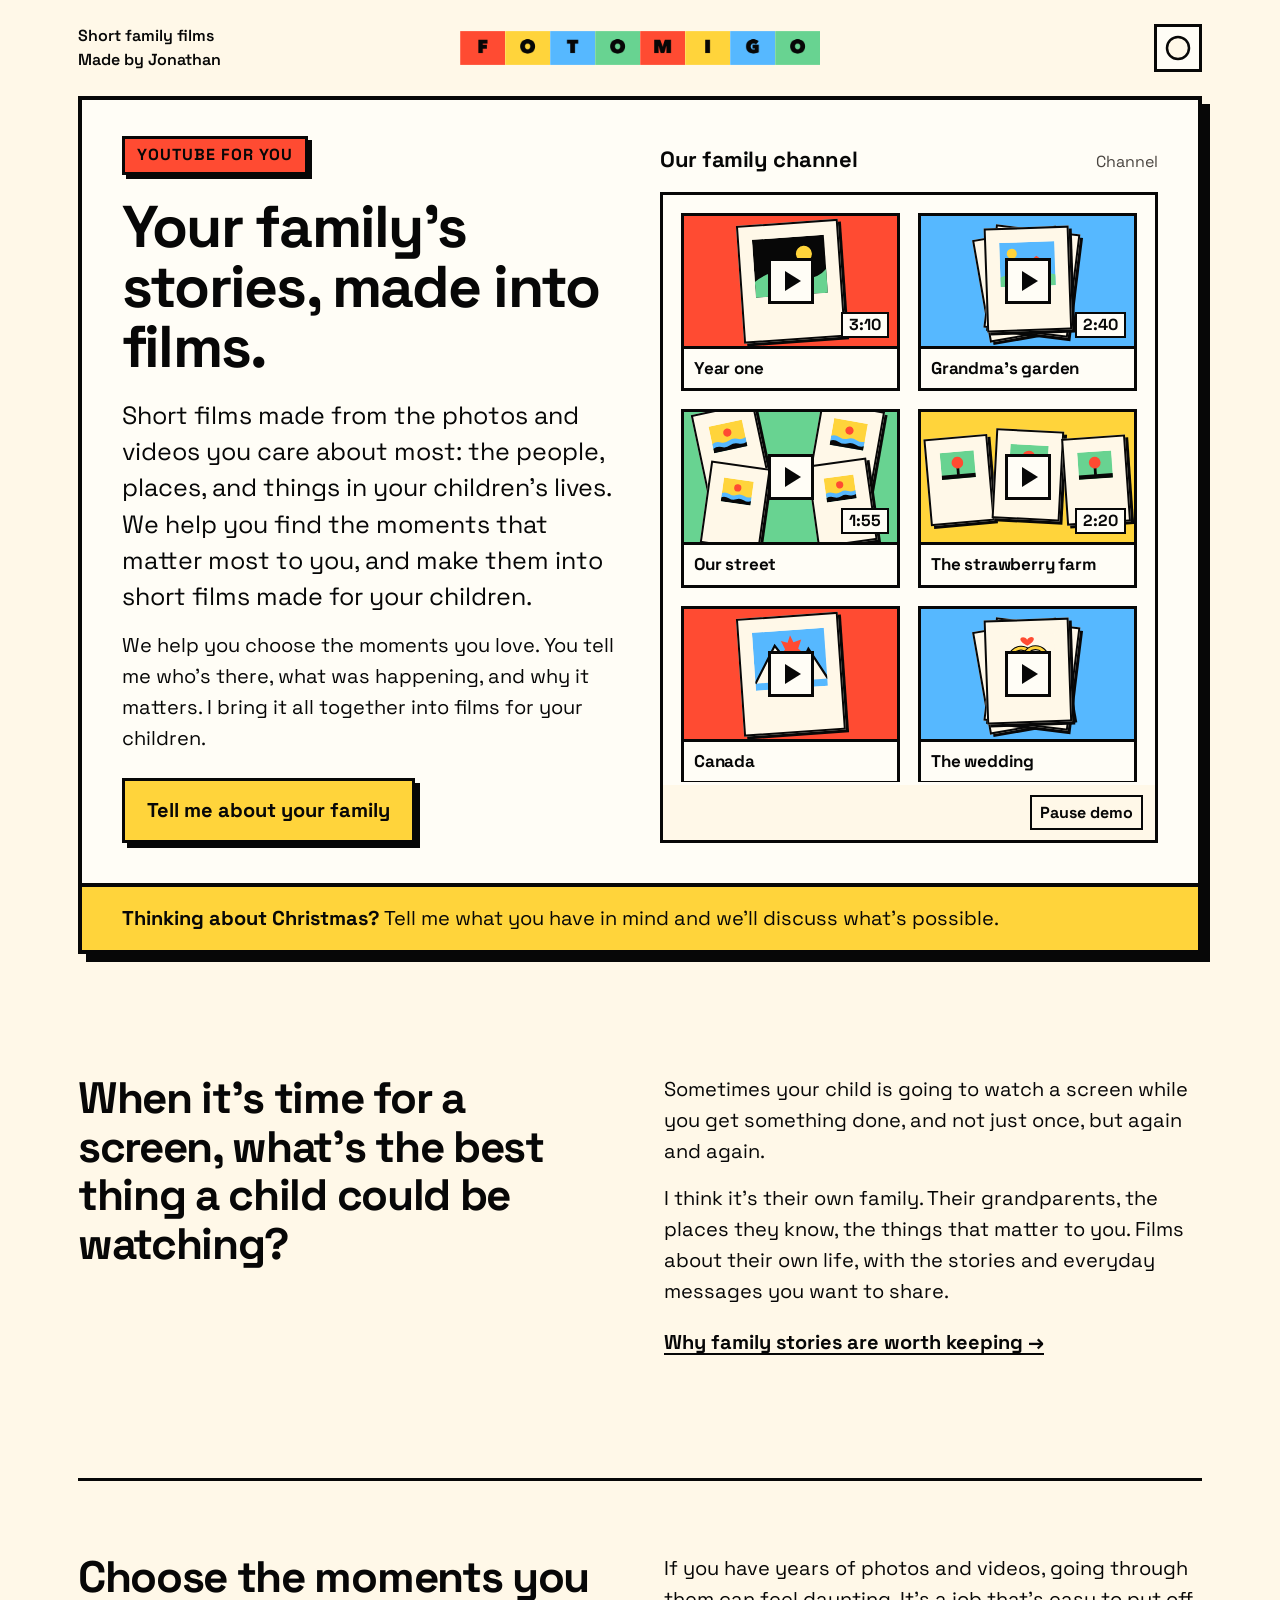
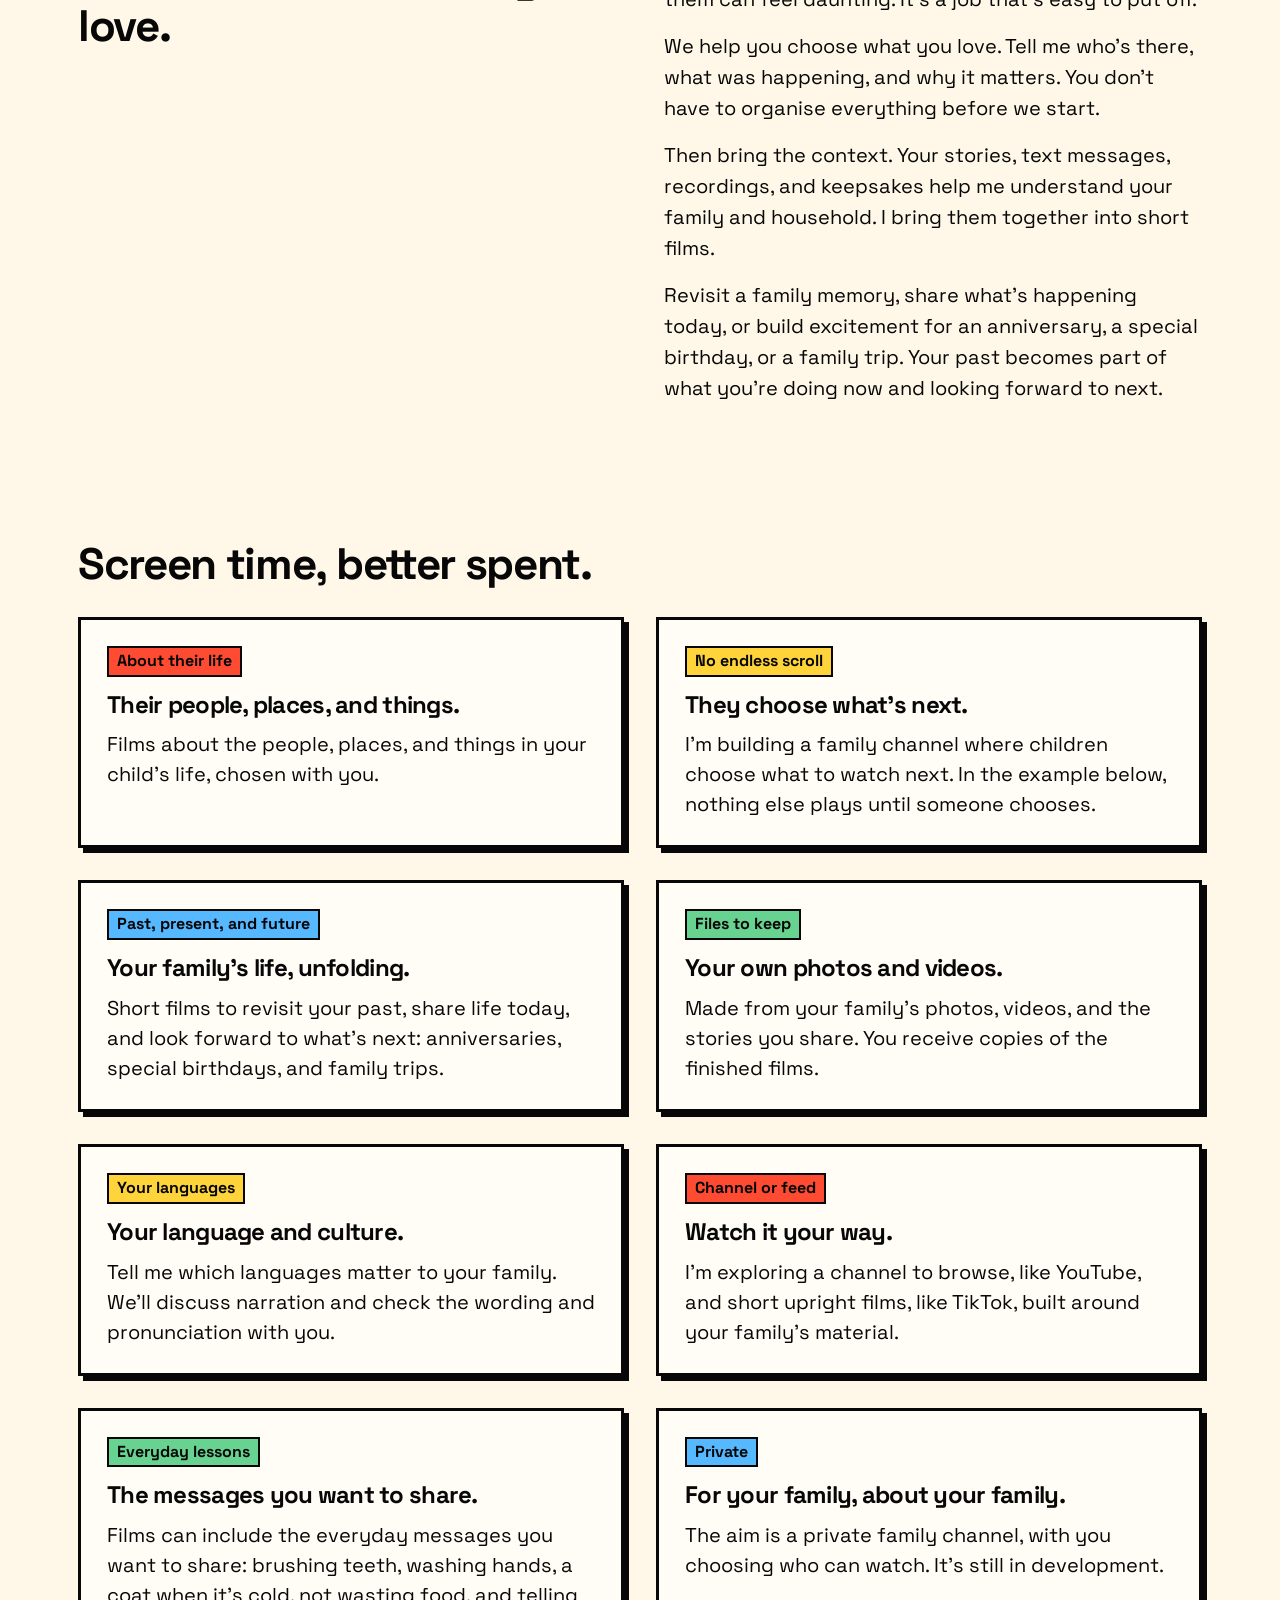
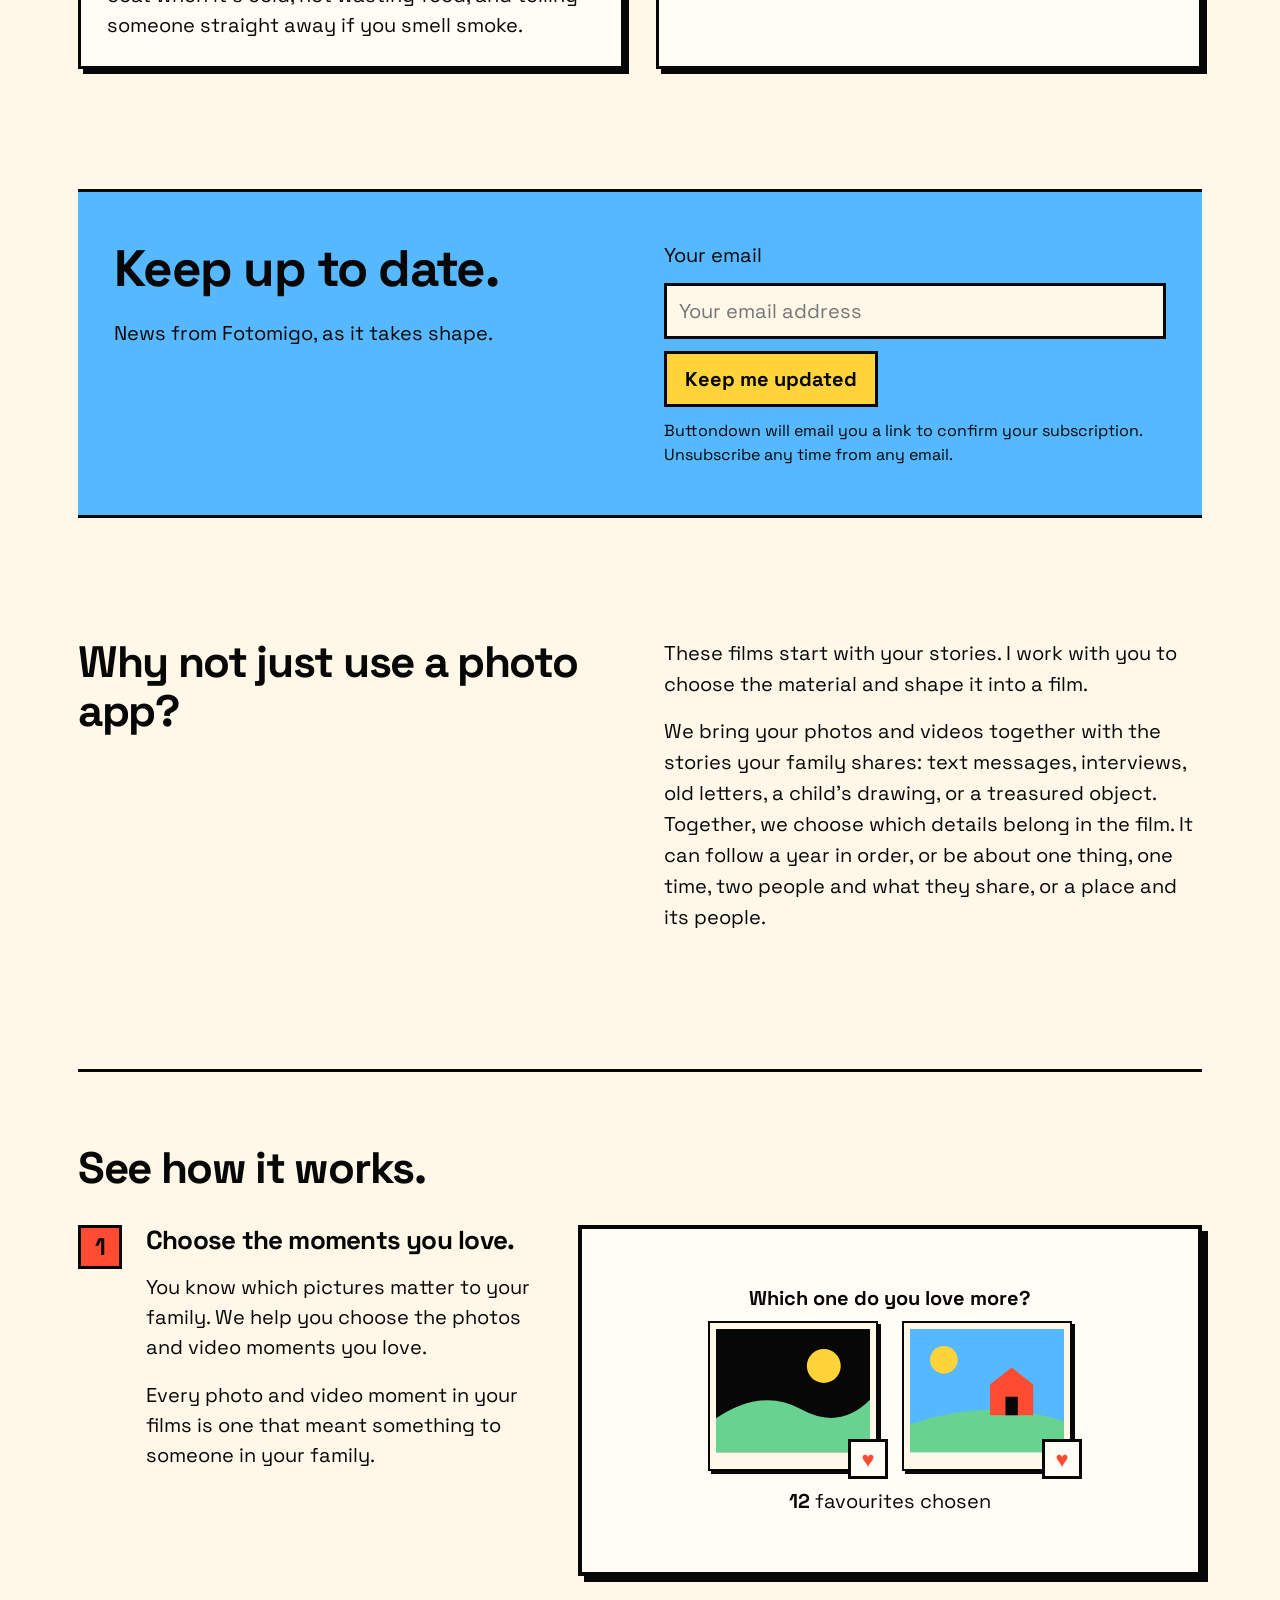
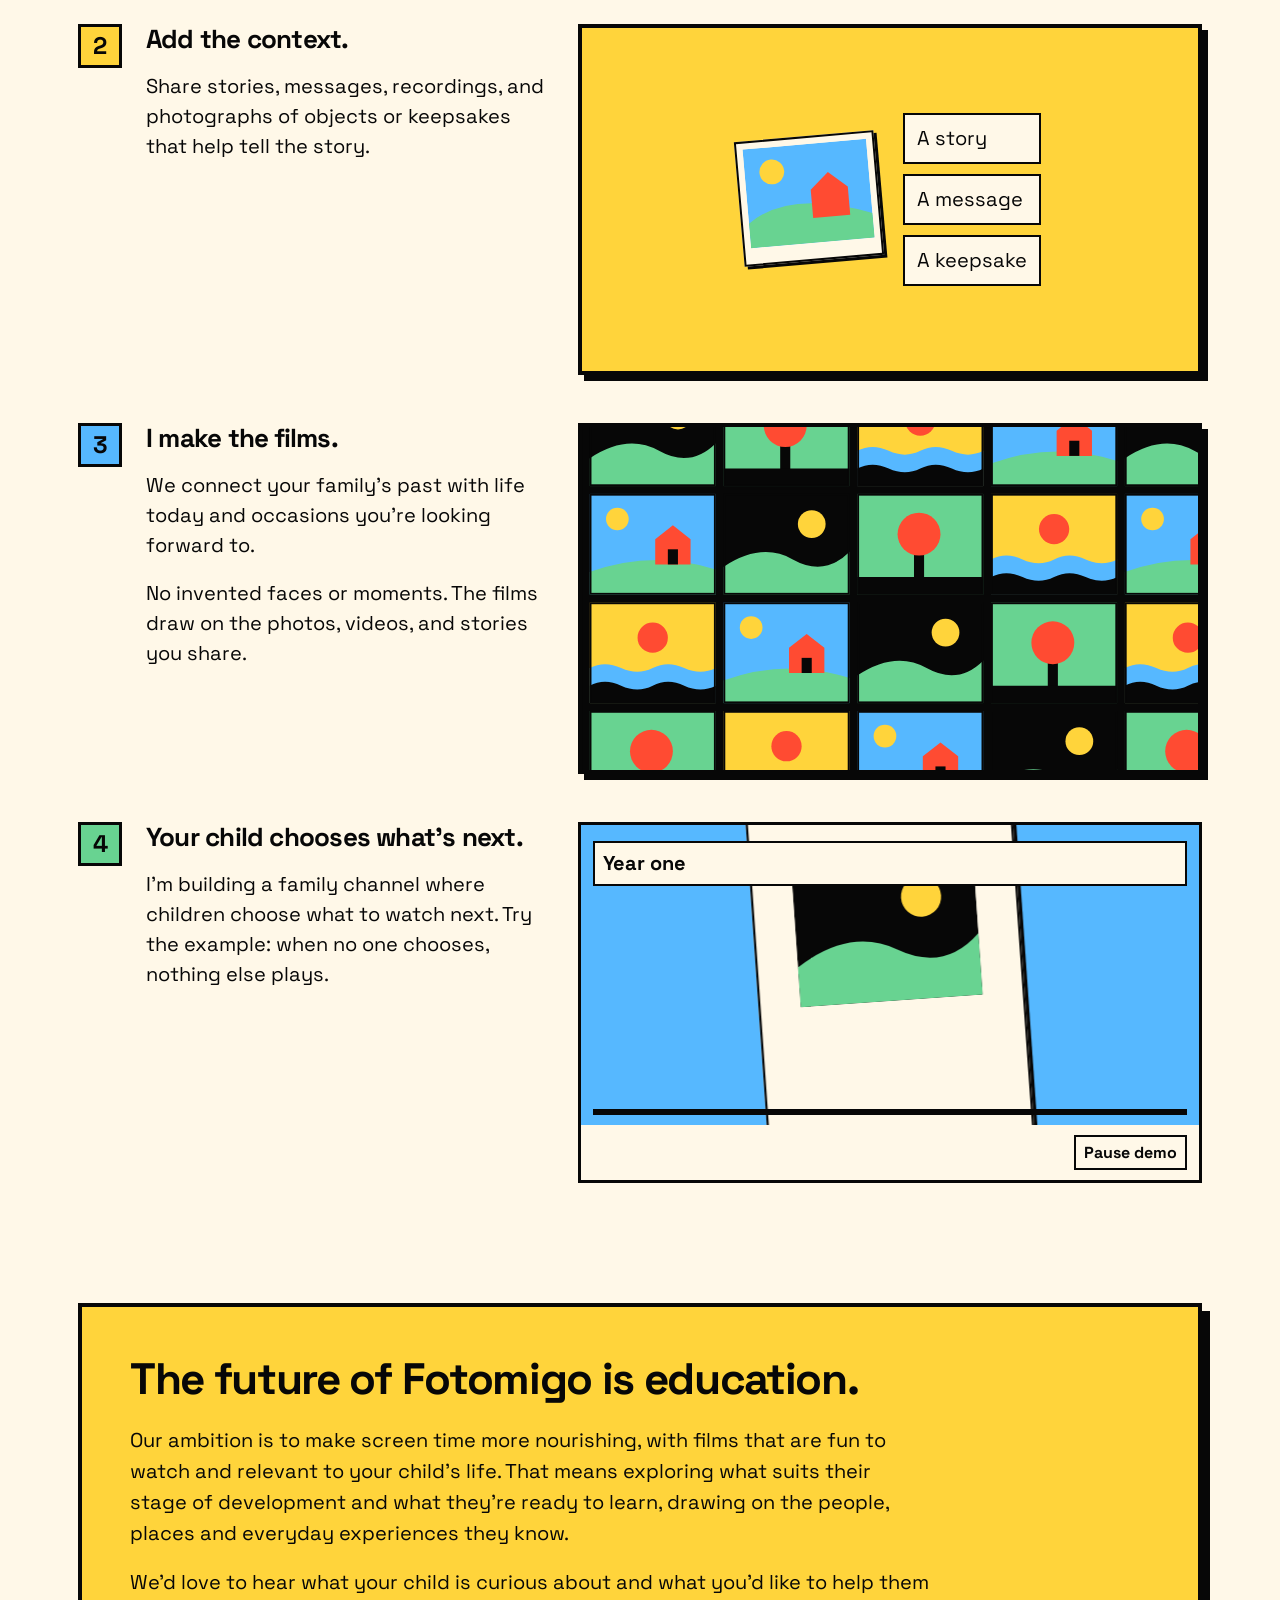
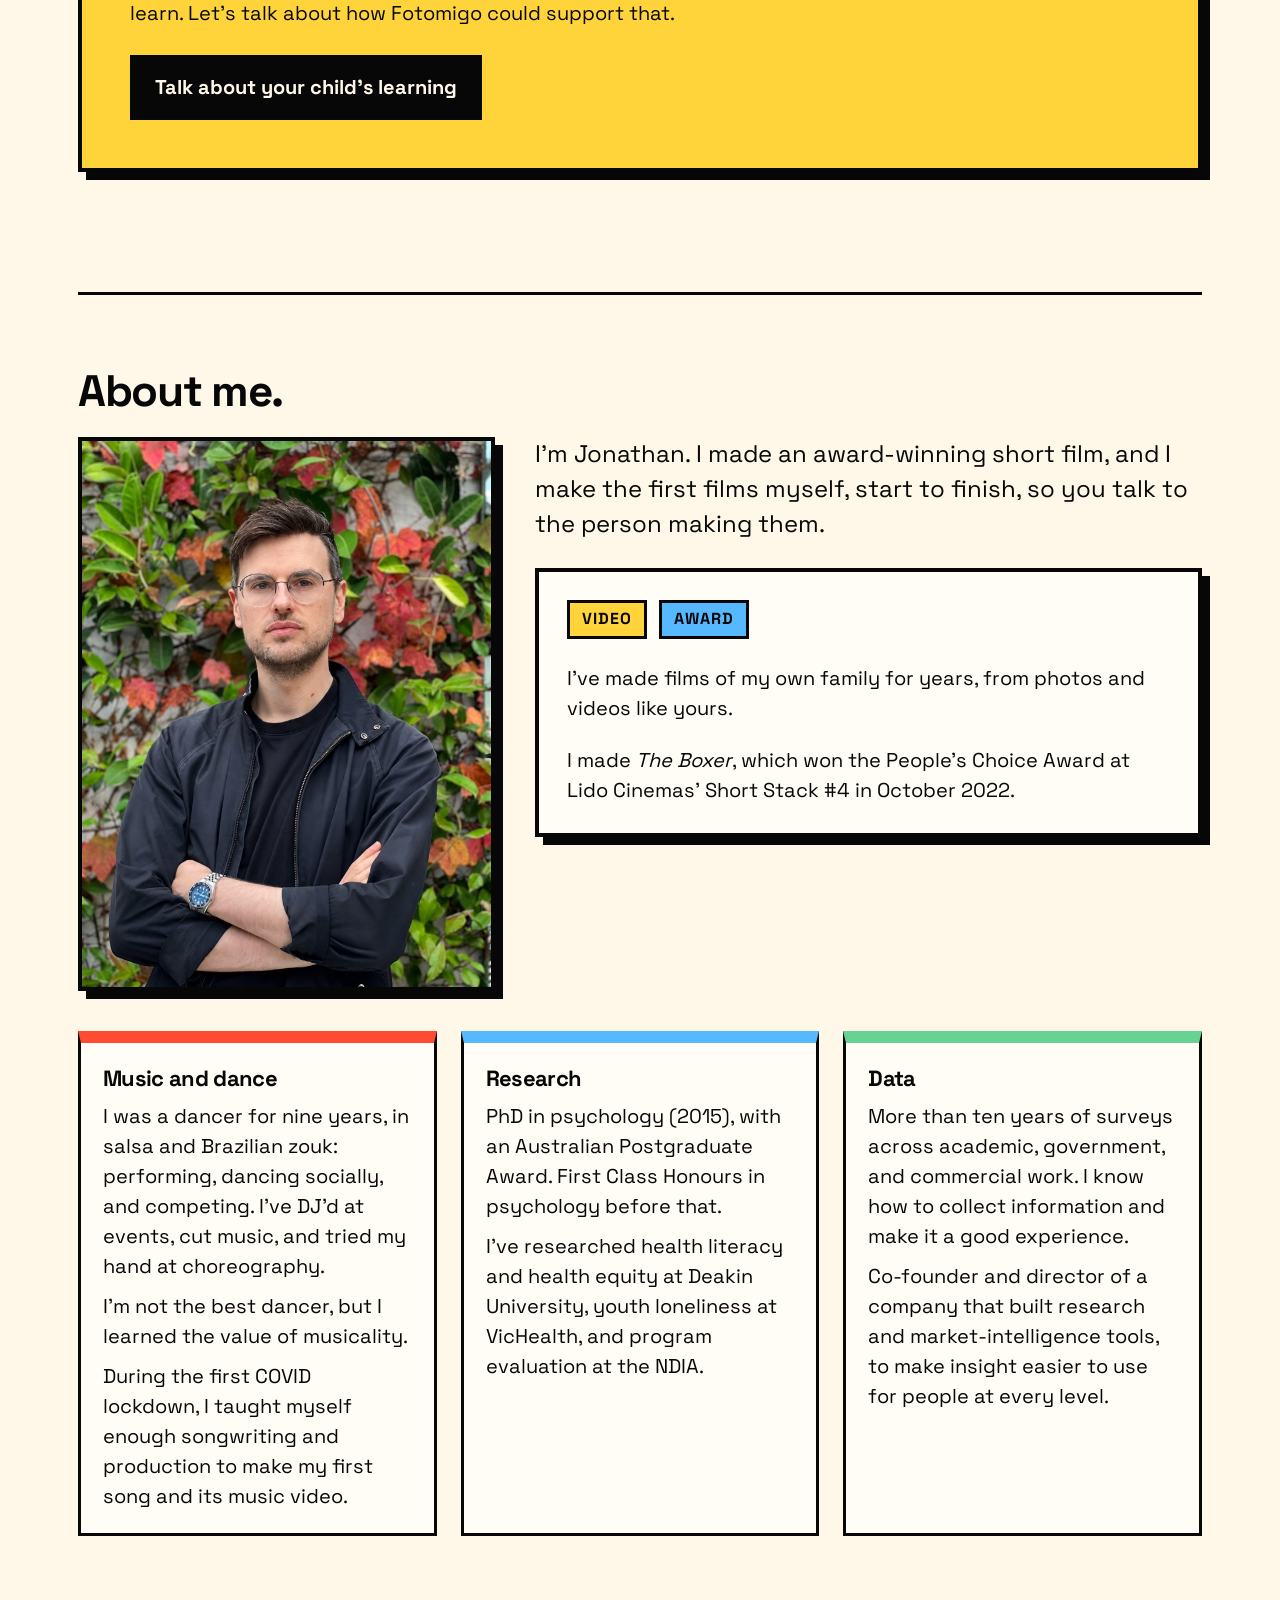
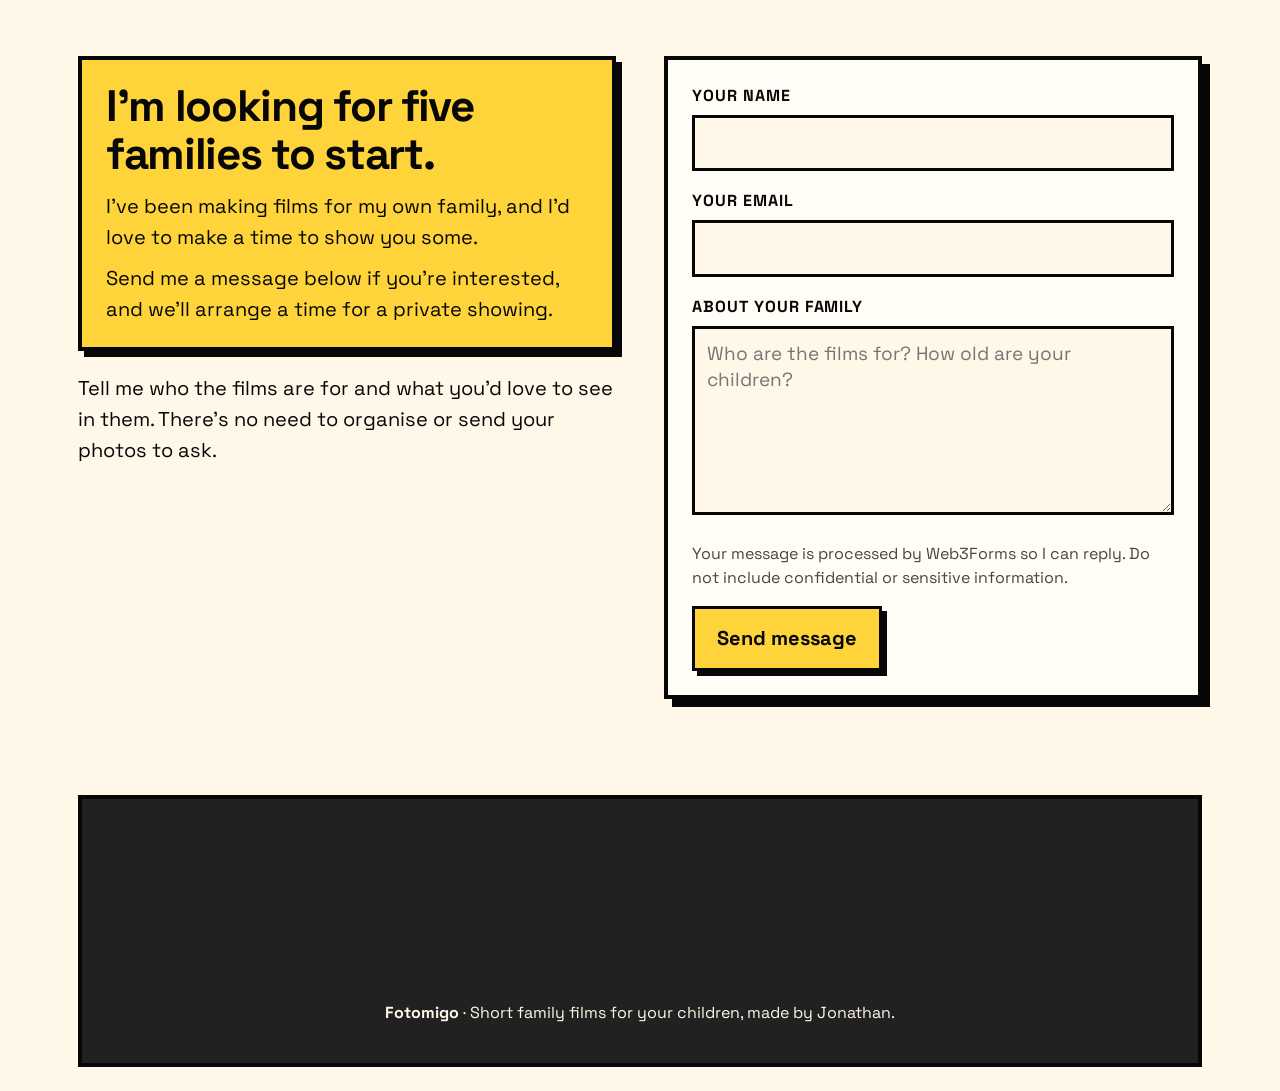
==== commit 10300674: "Add education vision and consistent light/dark theme across pages" ====
--- a/index.html
+++ b/index.html
@@ -15,10 +15,7 @@
      question as the heading; curation-led steps; Oxford commas; the logo centred at the top; the animated logo at the foot.
      Revision 8's note: from revision 7, with memo 074436's benefits. Local candidate. Not published. Opens from the file; no server.
      GoatCounter tag copied from jaohar/jaohar.com.au index.html line 24 (commit 5115e98), as in revisions 4 and 6. -->
-<script>
-// Theme: the system setting by default; the toggle (top right) can pin light or dark for this browser.
-try { var t = localStorage.getItem('fotomigo-theme'); if (t === 'light' || t === 'dark') document.documentElement.setAttribute('data-theme', t); } catch (e) {}
-</script>
+<script src="theme.js"></script>
 <script data-goatcounter="https://jaohar.goatcounter.com/count" async src="//gc.zgo.at/count.js"></script>
 <style>
 @font-face{font-family:Space;src:url("fonts/SpaceGrotesk-VF-wght.ttf") format("truetype");font-weight:300 700;font-display:swap}
@@ -338,6 +335,12 @@
 .hero-walk{height:520px;min-height:0}
 .hero-walk .walk-phone{width:min(72%,calc((var(--demo-height,520px) - 112px)*.5));max-height:none}
 @media(max-width:900px){.hero-walk{height:440px}}
+/* Education ambition stays yellow with dark text in either theme. */
+.future{background:#FFD43B;color:#070707;border:4px solid #070707;padding:clamp(24px,4vw,48px);box-shadow:8px 8px 0 var(--line)}
+.future h2{margin-top:0}
+.future p{max-width:48em}
+.future .button{display:inline-block;max-width:100%;white-space:normal;background:#070707;color:#FFF8E8;border-color:#070707;box-shadow:none}
+.future .button:hover{background:#FFF8E8;color:#070707}
 </style>
 </head>
 <body>
@@ -451,6 +454,13 @@
 <li class="process-stage"><span class="stage-number" aria-hidden="true">4</span><div class="stage-copy"><h3>Your child chooses what’s next.</h3><p>I’m building a family channel where children choose what to watch next. Try the example: when no one chooses, nothing else plays.</p></div><div class="stage-visual"><div class="walk step-walk" id="choice-demo" data-phase="play"><div class="walk-player"><div class="walk-art" aria-hidden="true"></div><b class="walk-title"></b><div class="walk-progress" aria-hidden="true"><i></i></div><div class="walk-choices" hidden><p>Choose a film</p><div class="walk-options"><button type="button" data-choice="0">A</button><button type="button" data-choice="1">B</button></div></div><span class="walk-hand" aria-hidden="true">↑</span></div><div class="walk-controls"><button type="button" class="walk-toggle">Pause demo</button></div></div></div></li>
 </ol>
 
+</section>
+
+<section class="block future" aria-labelledby="future-title">
+  <h2 id="future-title">The future of Fotomigo is education.</h2>
+  <p>Our ambition is to make screen time more nourishing, with films that are fun to watch and relevant to your child’s life. That means exploring what suits their stage of development and what they’re ready to learn, drawing on the people, places and everyday experiences they know.</p>
+  <p>We’d love to hear what your child is curious about and what you’d like to help them learn. Let’s talk about how Fotomigo could support that.</p>
+  <a class="button" href="#contact">Talk about your child’s learning</a>
 </section>
 
 <!-- about me -->
@@ -514,15 +524,7 @@
   document.getElementById('promo-title').textContent = L[m[1]];
 })();
 
-// Theme toggle: system → light → dark → system. The choice is kept in this browser only.
-(function(){
-  var b = document.querySelector('.theme'), root = document.documentElement;
-  var next = { system: 'light', light: 'dark', dark: 'system' };
-  var said = { system: 'Colours: follow this device. Press for light.', light: 'Colours: light. Press for dark.', dark: 'Colours: dark. Press to follow this device.' };
-  function show(m){ b.setAttribute('data-mode', m); b.setAttribute('aria-label', said[m]); if (m === 'system') root.removeAttribute('data-theme'); else root.setAttribute('data-theme', m); }
-  show(root.getAttribute('data-theme') || 'system');
-  b.addEventListener('click', function(){ var m = next[b.getAttribute('data-mode')]; show(m); try { if (m === 'system') localStorage.removeItem('fotomigo-theme'); else localStorage.setItem('fotomigo-theme', m); } catch (e) {} });
-})();
+// Theme behaviour is shared in theme.js.
 
 // Polaroid films. Each film has its own treatment: a slow push across one picture (Ken Burns), a stack dropped one
 // by one, pictures thrown onto a table, and a strip sliding past. The pictures are drawn scenes, never family photos.
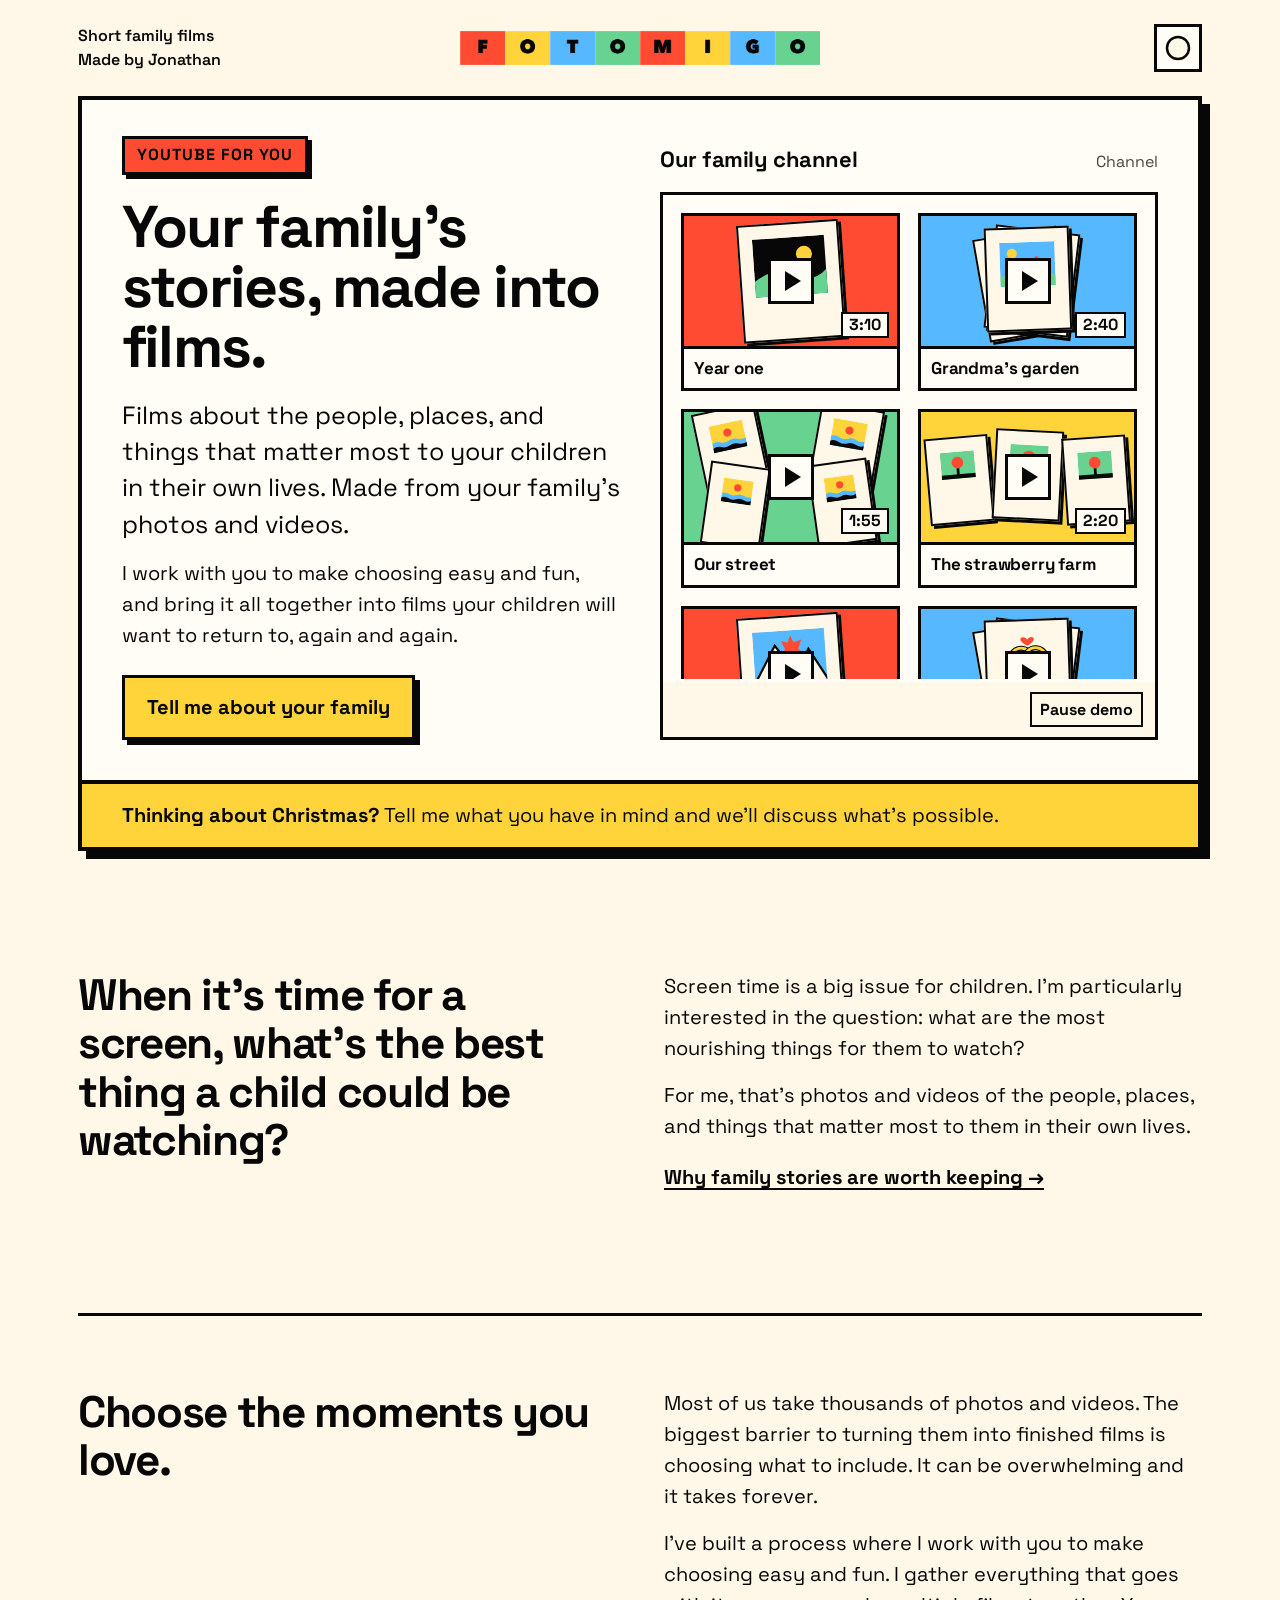
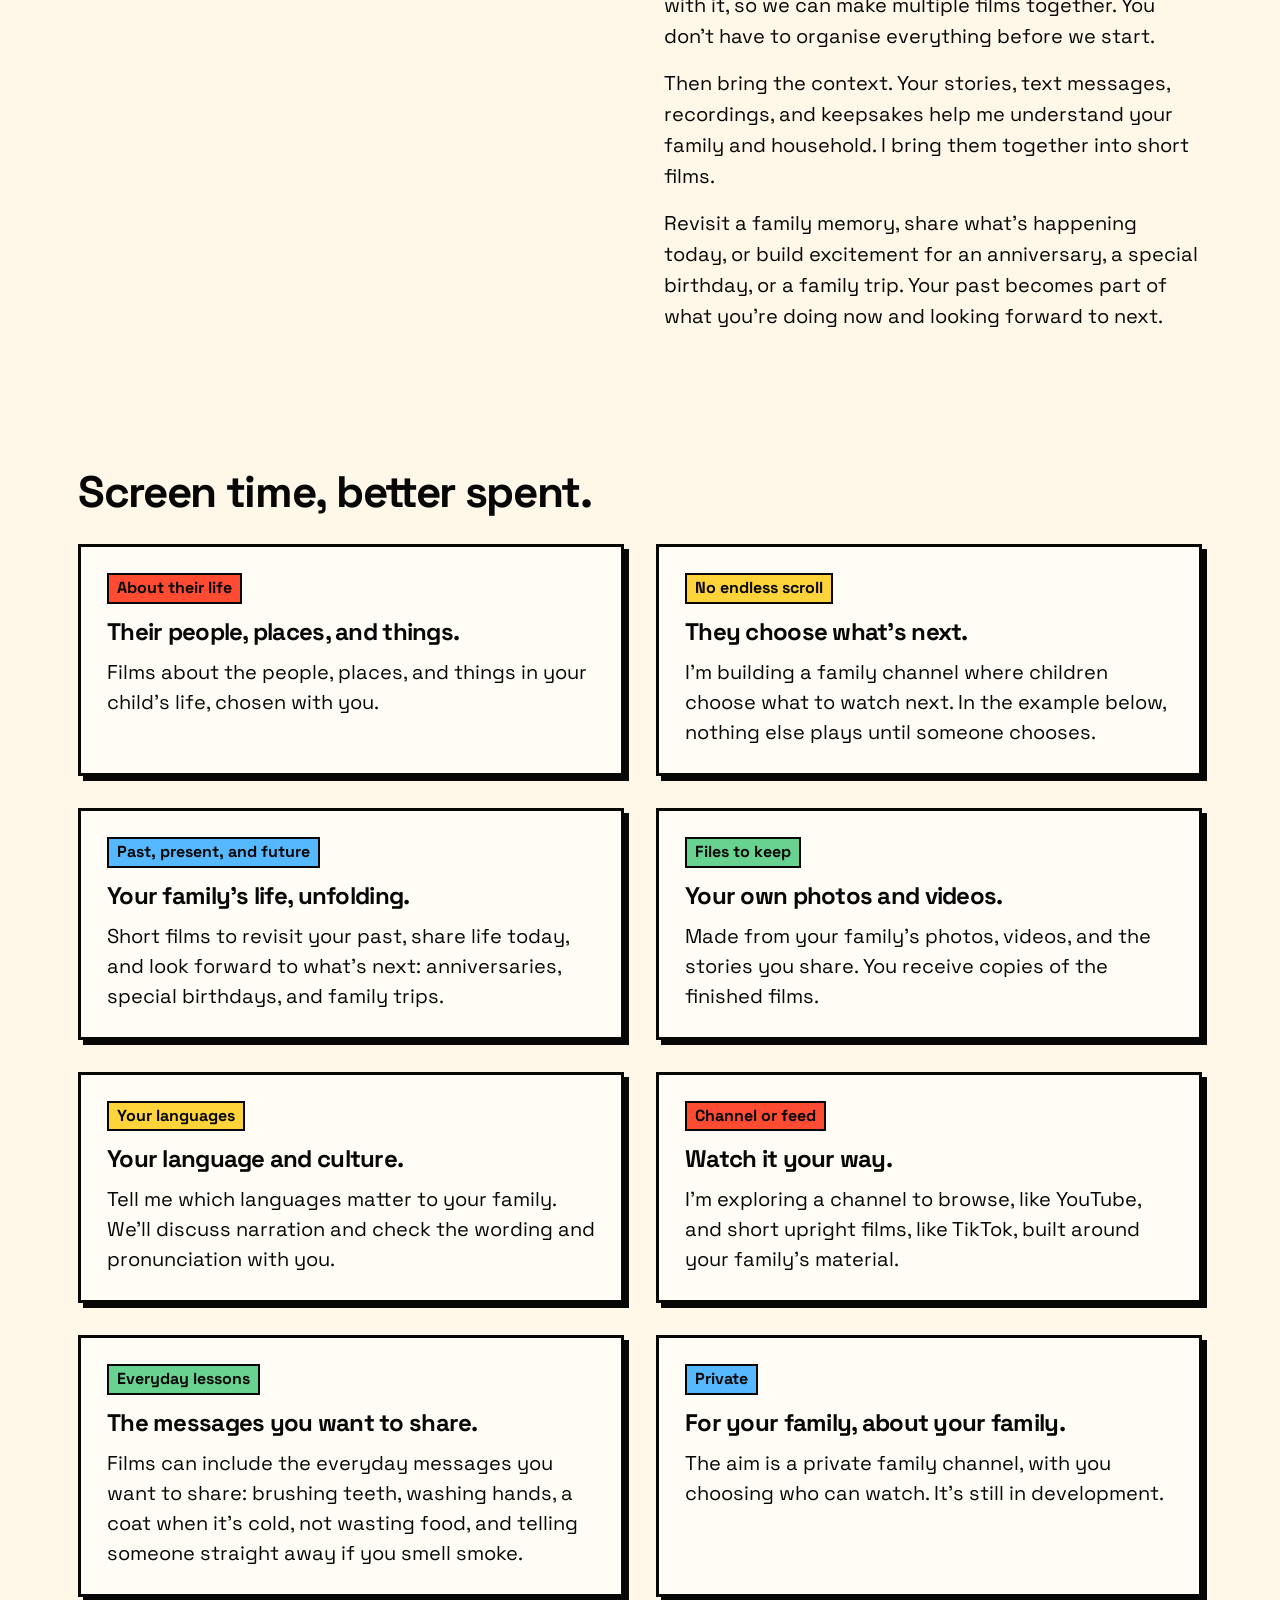
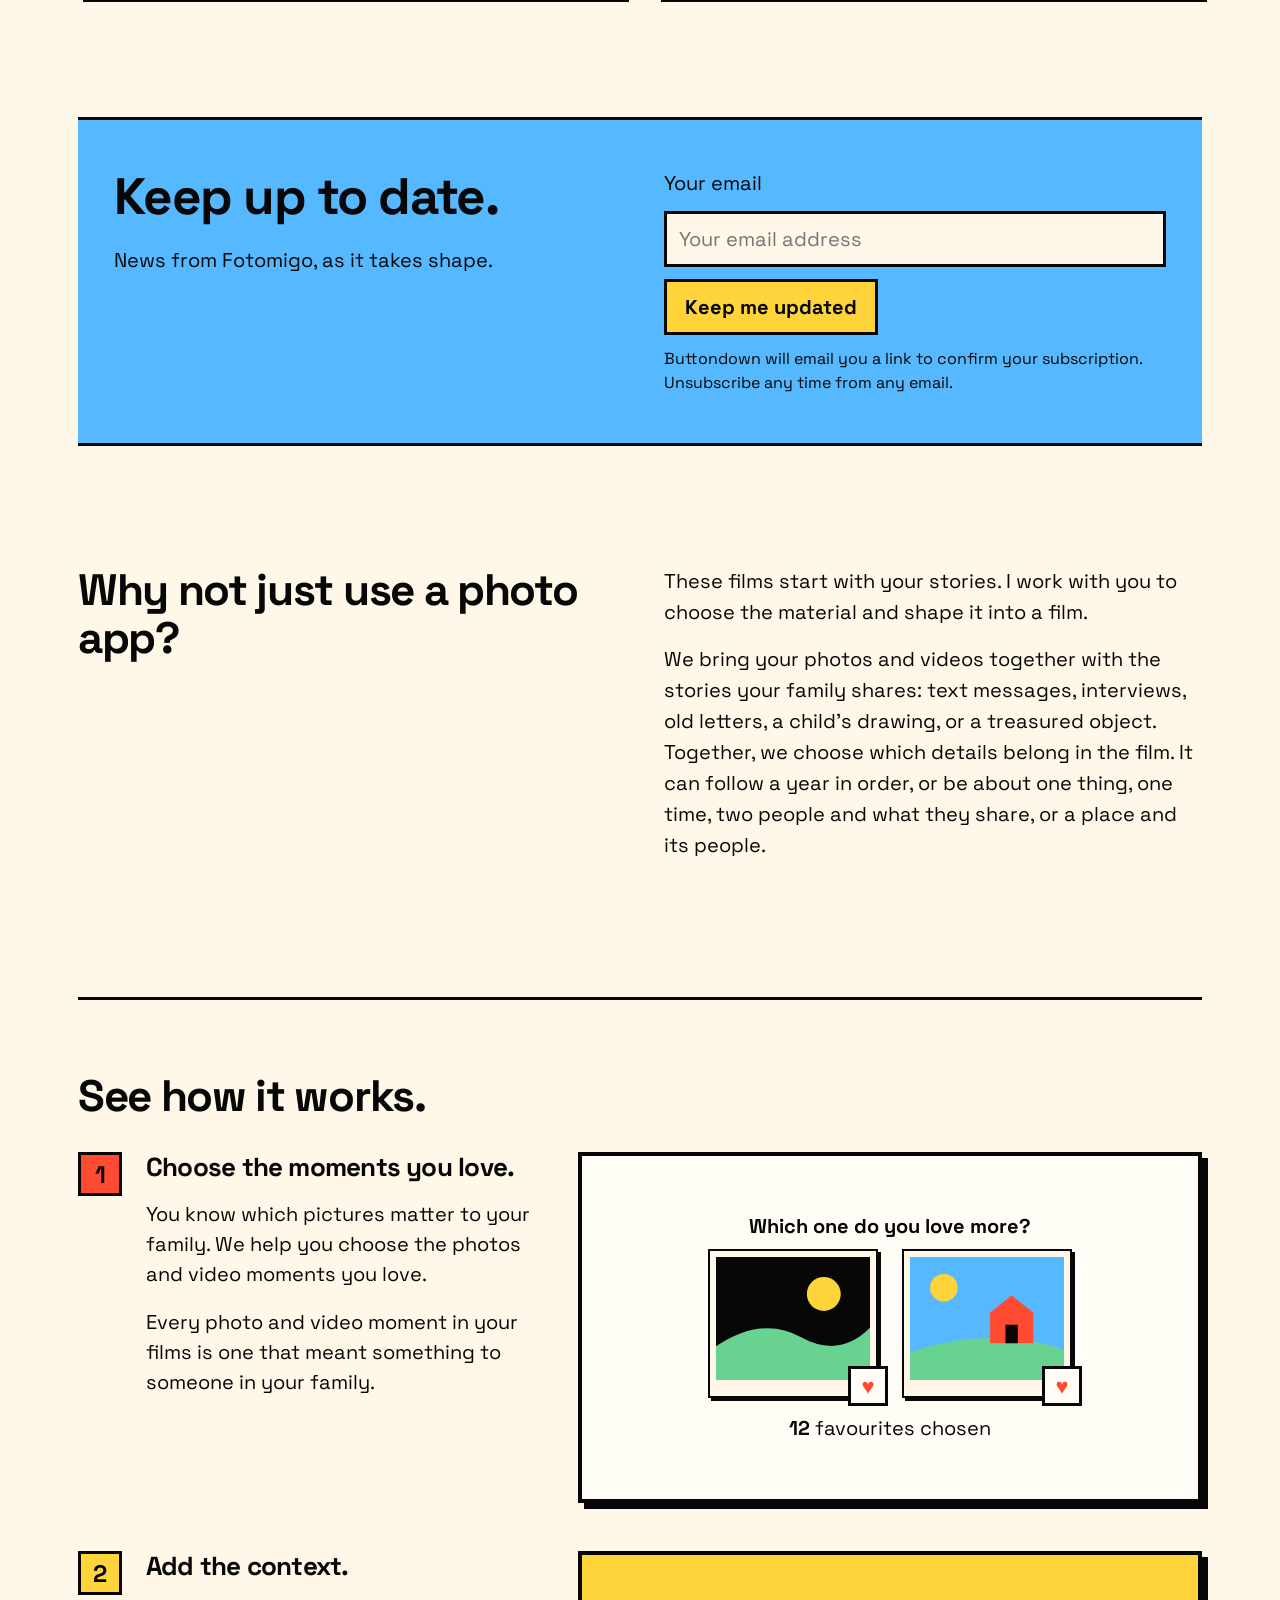
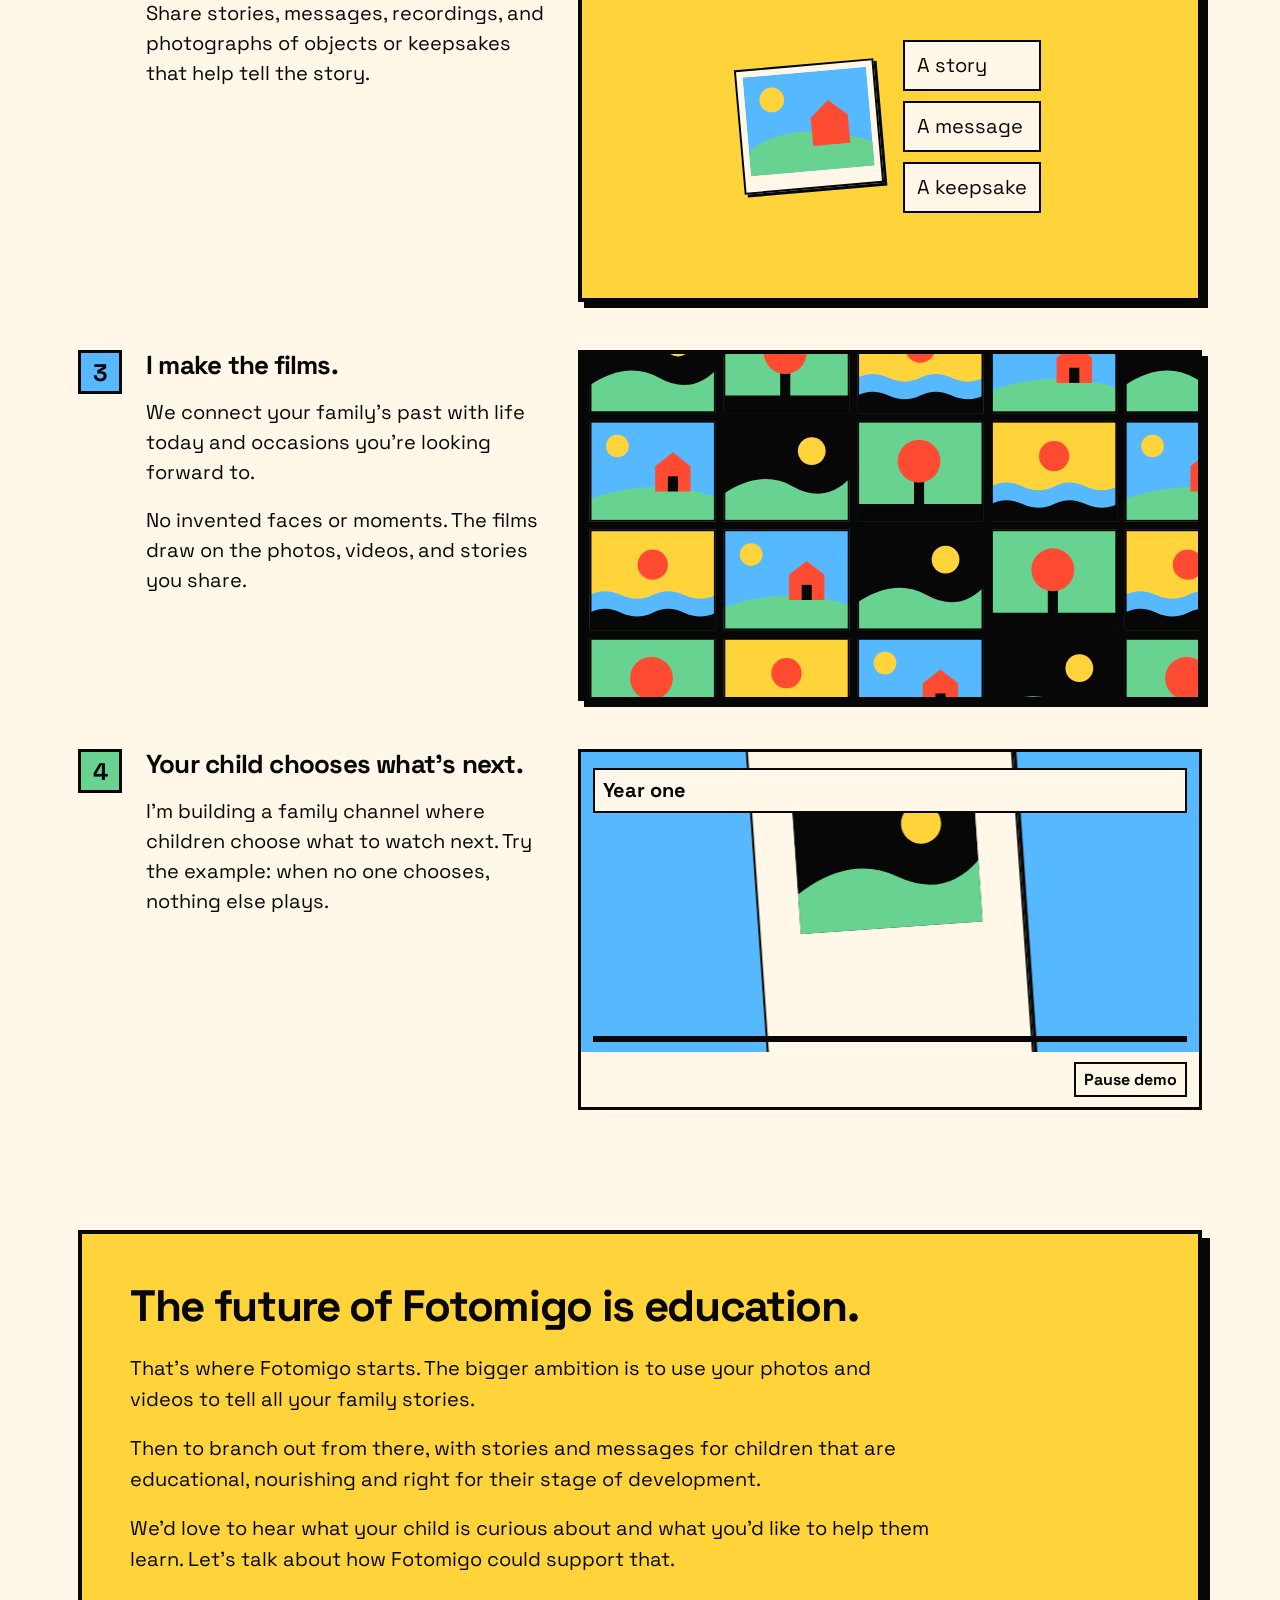
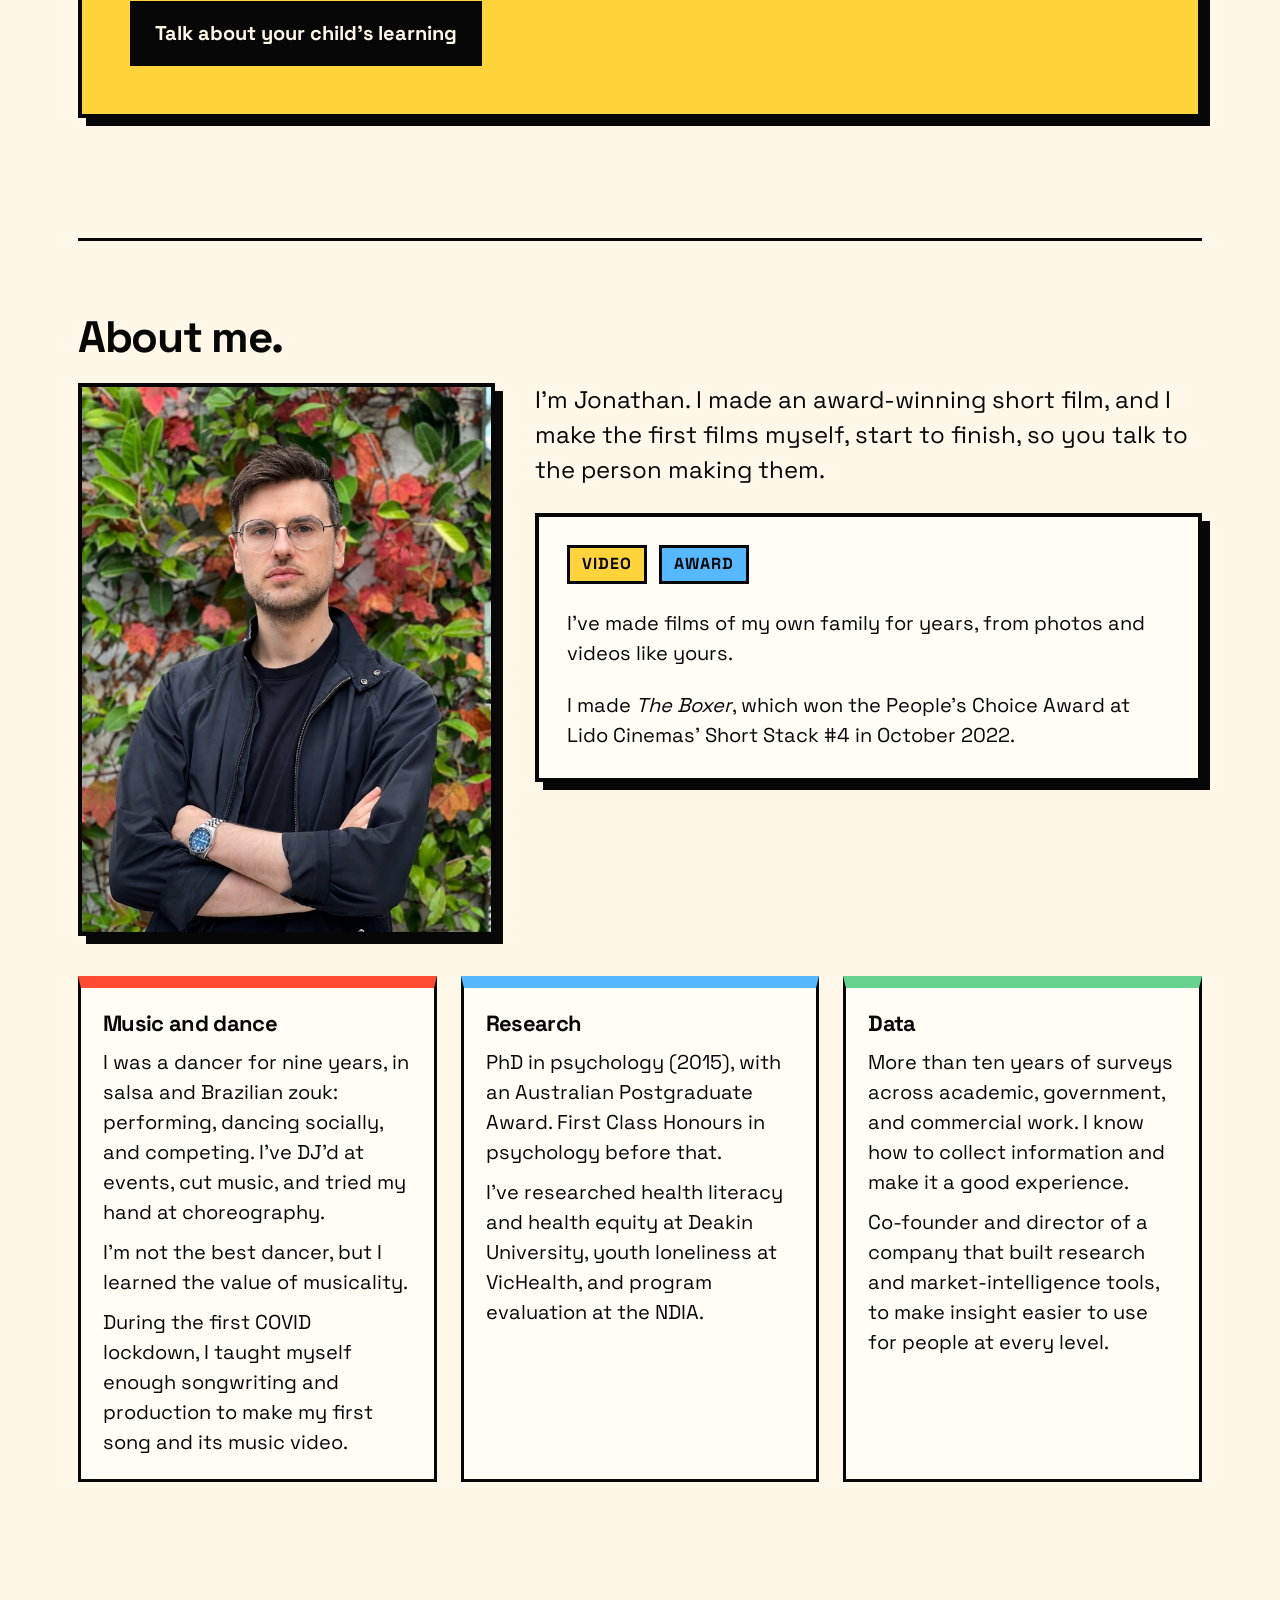
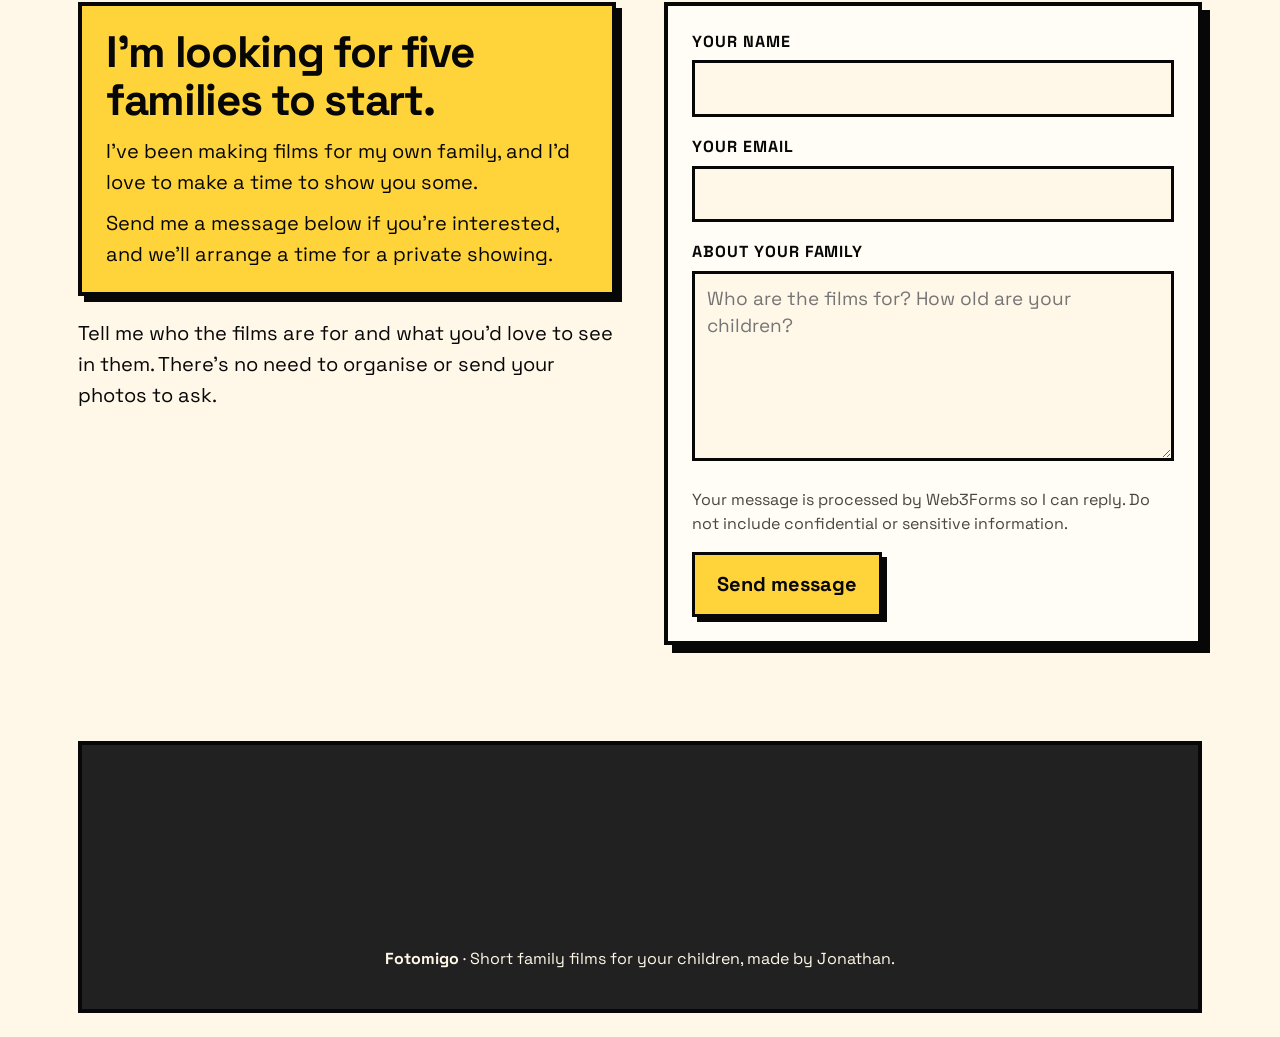
==== commit 9fe0ea41: "Integrate approved Jonathan pitch copy into homepage" ====
--- a/index.html
+++ b/index.html
@@ -363,8 +363,8 @@
   <div class="promo-copy">
     <span class="eyebrow">YouTube for you</span>
     <h1 id="promo-title">Your family’s stories, made into films.</h1>
-    <p class="lead">Short films made from the photos and videos you care about most: the people, places, and things in your children’s lives. We help you find the moments that matter most to you, and make them into short films made for your children.</p>
-    <p>We help you choose the moments you love. You tell me who’s there, what was happening, and why it matters. I bring it all together into films for your children.</p>
+    <p class="lead">Films about the people, places, and things that matter most to your children in their own lives. Made from your family’s photos and videos.</p>
+    <p>I work with you to make choosing easy and fun, and bring it all together into films your children will want to return to, again and again.</p>
     <a class="button" href="#contact">Tell me about your family</a>
   </div>
   <figure class="channel" aria-label="Example family channel">
@@ -392,8 +392,8 @@
       <h2 id="why-title">When it’s time for a screen, what’s the best thing a child could be watching?</h2>
     </div>
     <div>
-      <p>Sometimes your child is going to watch a screen while you get something done, and not just once, but again and again.</p>
-      <p>I think it’s their own family. Their grandparents, the places they know, the things that matter to you. Films about their own life, with the stories and everyday messages you want to share.</p>
+      <p>Screen time is a big issue for children. I’m particularly interested in the question: what are the most nourishing things for them to watch?</p>
+      <p>For me, that’s photos and videos of the people, places, and things that matter most to them in their own lives.</p>
       <a class="readmore" href="family-stories/index.html">Why family stories are worth keeping →</a>
     </div>
   </div>
@@ -404,8 +404,8 @@
   <div class="split">
     <div><h2 id="curation-title">Choose the moments you love.</h2></div>
     <div>
-      <p>If you have years of photos and videos, going through them can feel daunting. It’s a job that’s easy to put off.</p>
-      <p>We help you choose what you love. Tell me who’s there, what was happening, and why it matters. You don’t have to organise everything before we start.</p>
+      <p>Most of us take thousands of photos and videos. The biggest barrier to turning them into finished films is choosing what to include. It can be overwhelming and it takes forever.</p>
+      <p>I’ve built a process where I work with you to make choosing easy and fun. I gather everything that goes with it, so we can make multiple films together. You don’t have to organise everything before we start.</p>
       <p>Then bring the context. Your stories, text messages, recordings, and keepsakes help me understand your family and household. I bring them together into short films.</p>
       <p>Revisit a family memory, share what’s happening today, or build excitement for an anniversary, a special birthday, or a family trip. Your past becomes part of what you’re doing now and looking forward to next.</p>
     </div>
@@ -458,7 +458,8 @@
 
 <section class="block future" aria-labelledby="future-title">
   <h2 id="future-title">The future of Fotomigo is education.</h2>
-  <p>Our ambition is to make screen time more nourishing, with films that are fun to watch and relevant to your child’s life. That means exploring what suits their stage of development and what they’re ready to learn, drawing on the people, places and everyday experiences they know.</p>
+  <p>That’s where Fotomigo starts. The bigger ambition is to use your photos and videos to tell all your family stories.</p>
+  <p>Then to branch out from there, with stories and messages for children that are educational, nourishing and right for their stage of development.</p>
   <p>We’d love to hear what your child is curious about and what you’d like to help them learn. Let’s talk about how Fotomigo could support that.</p>
   <a class="button" href="#contact">Talk about your child’s learning</a>
 </section>
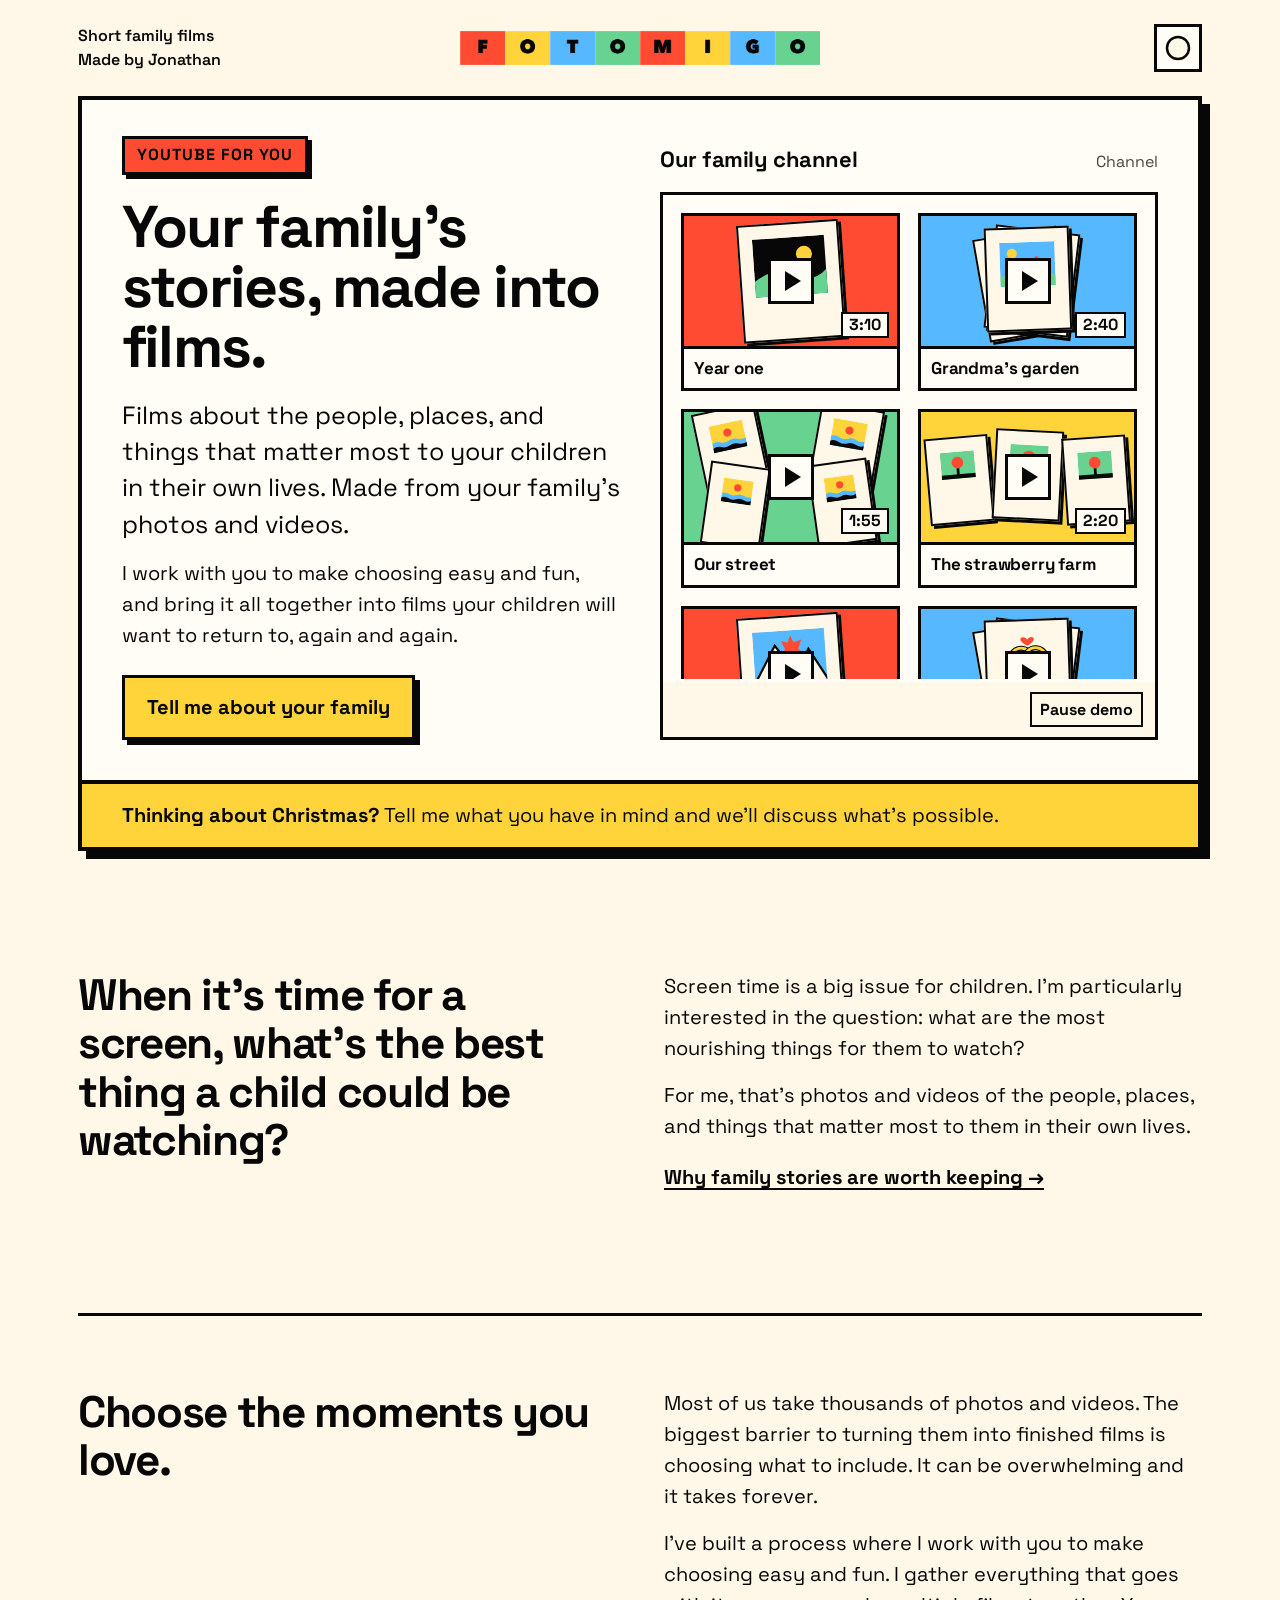
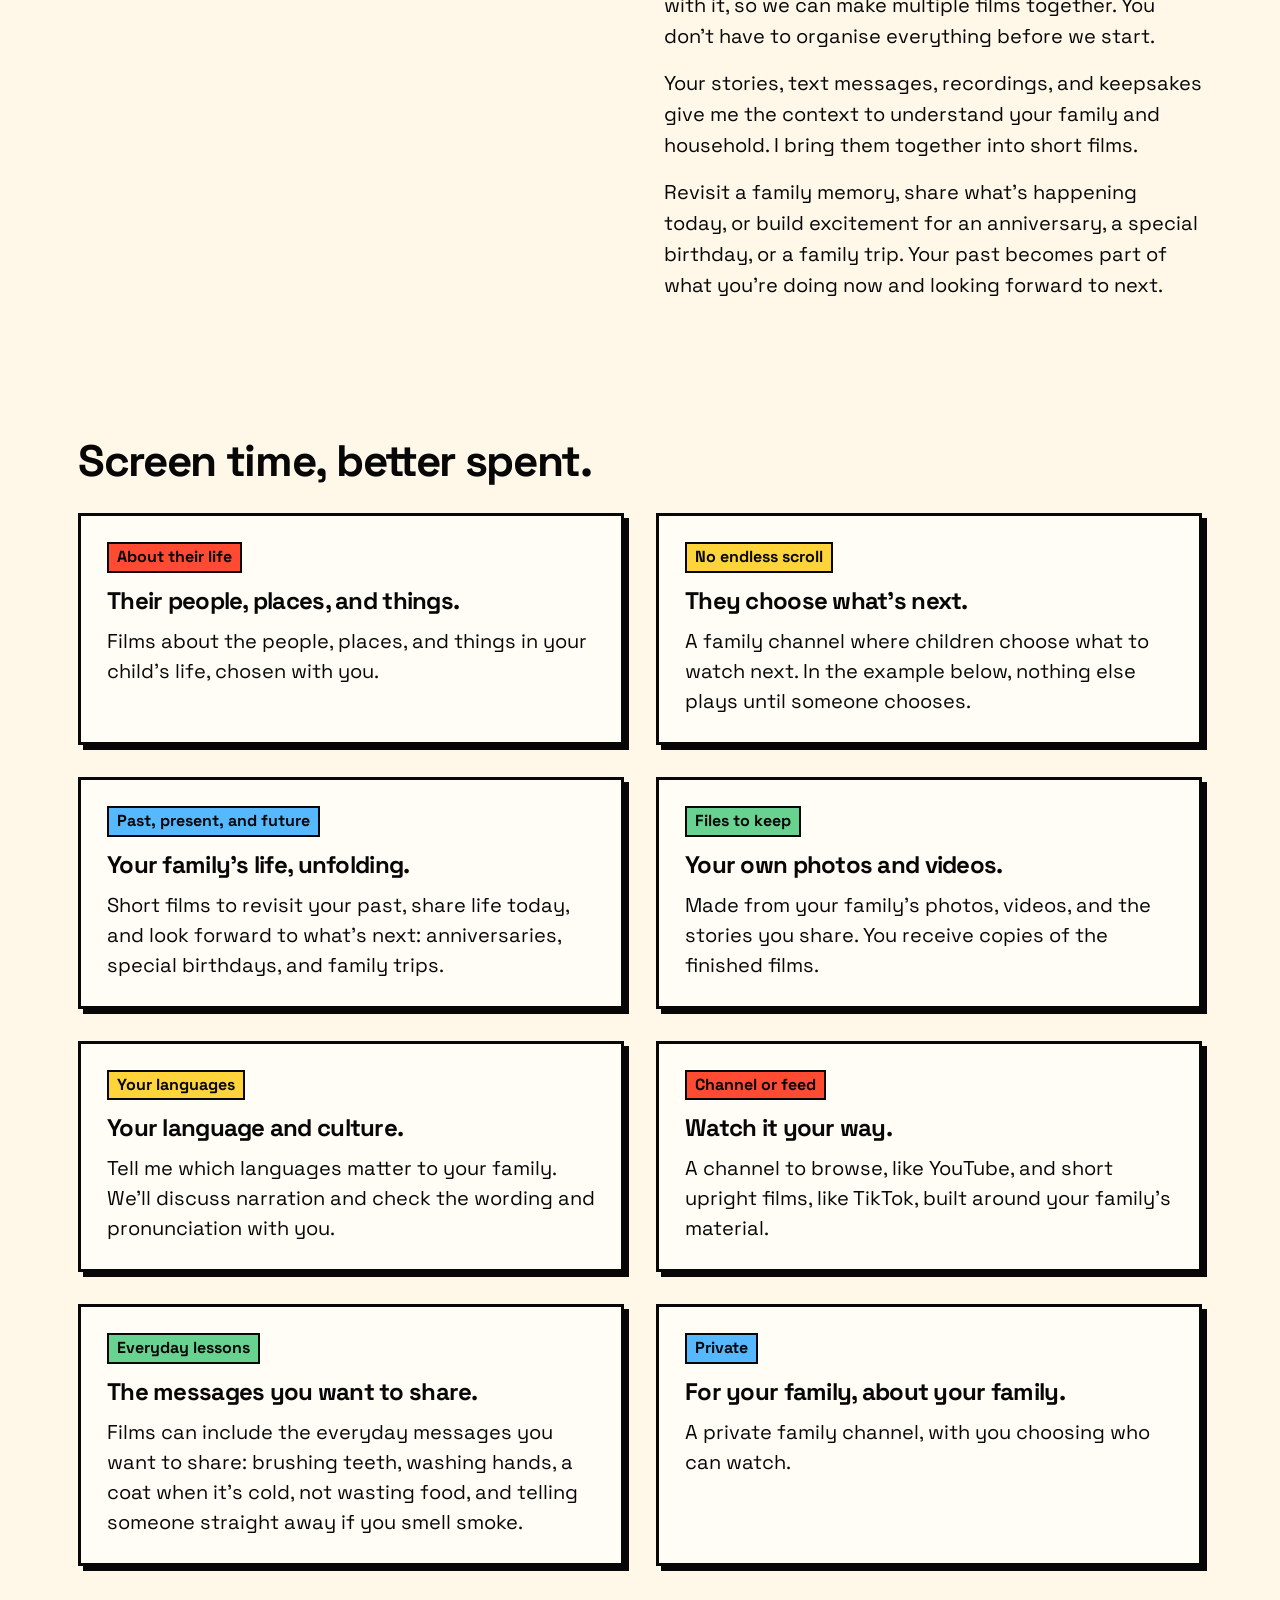
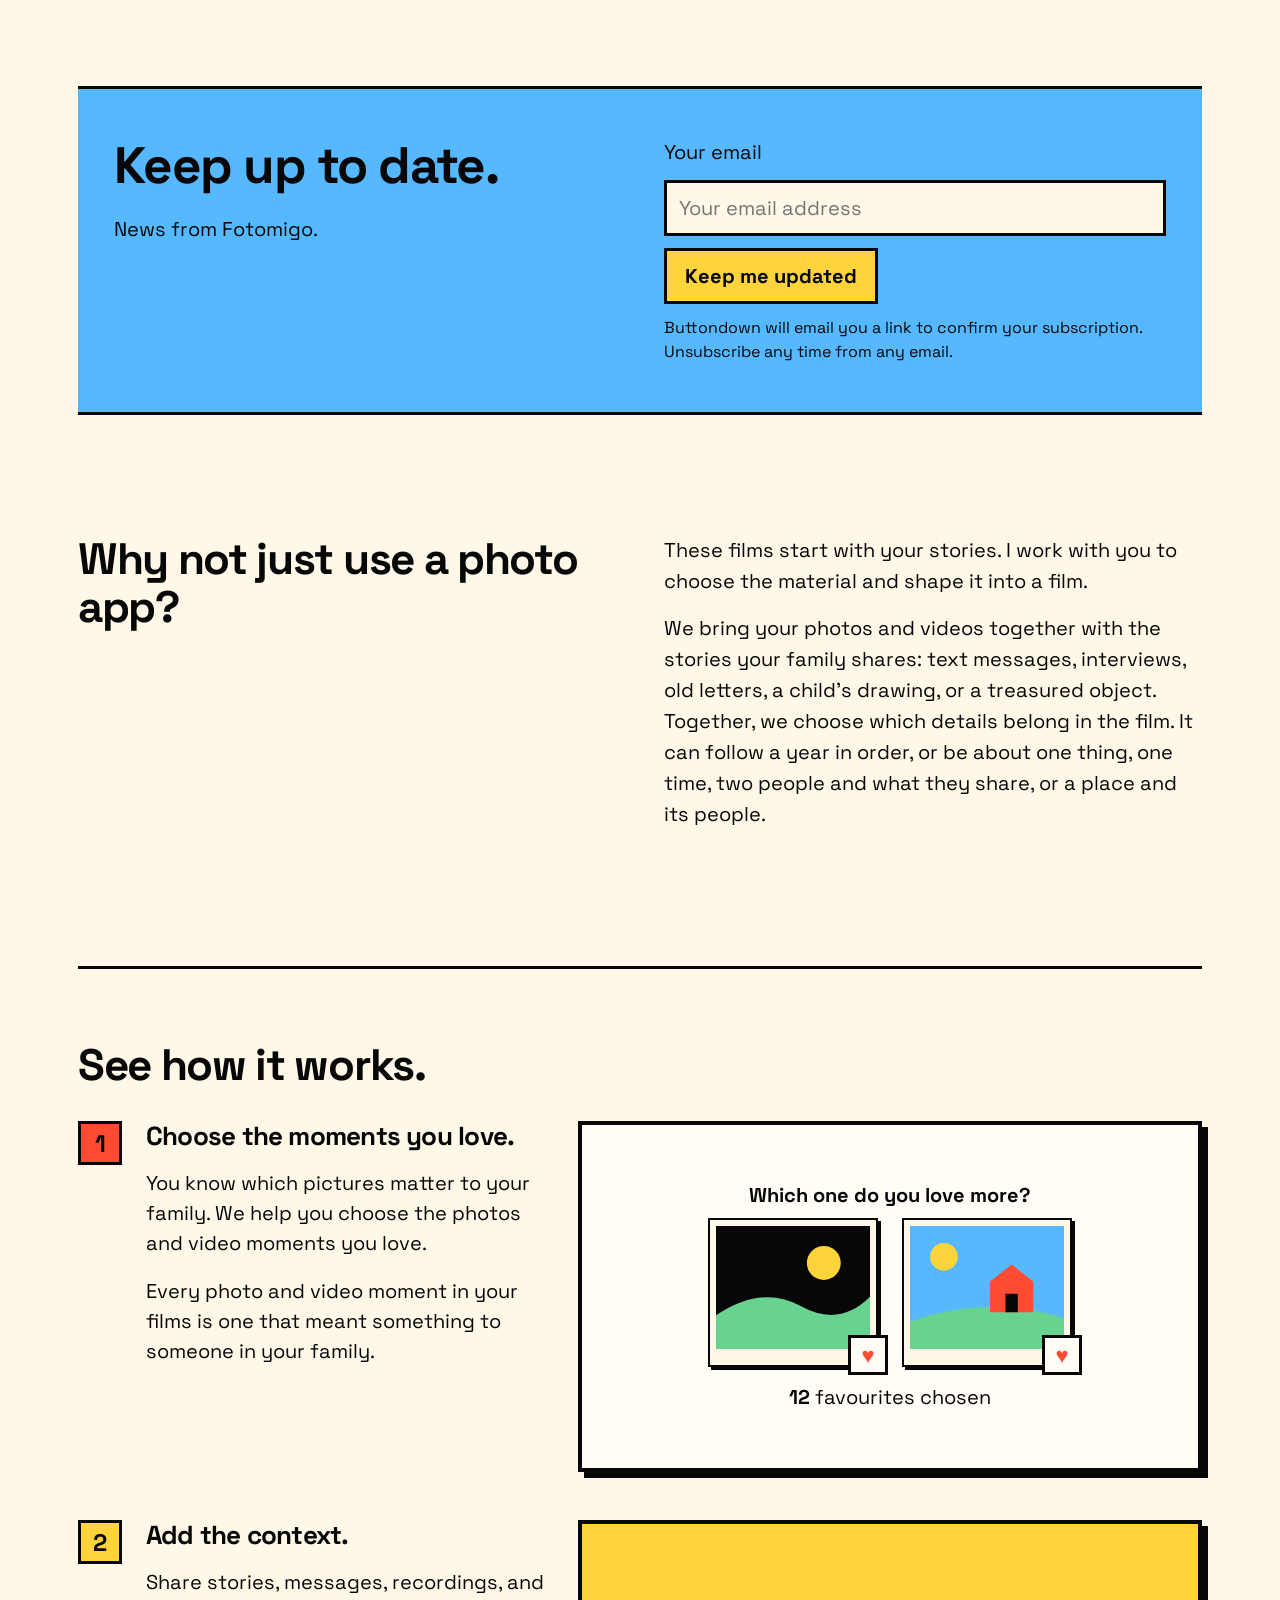
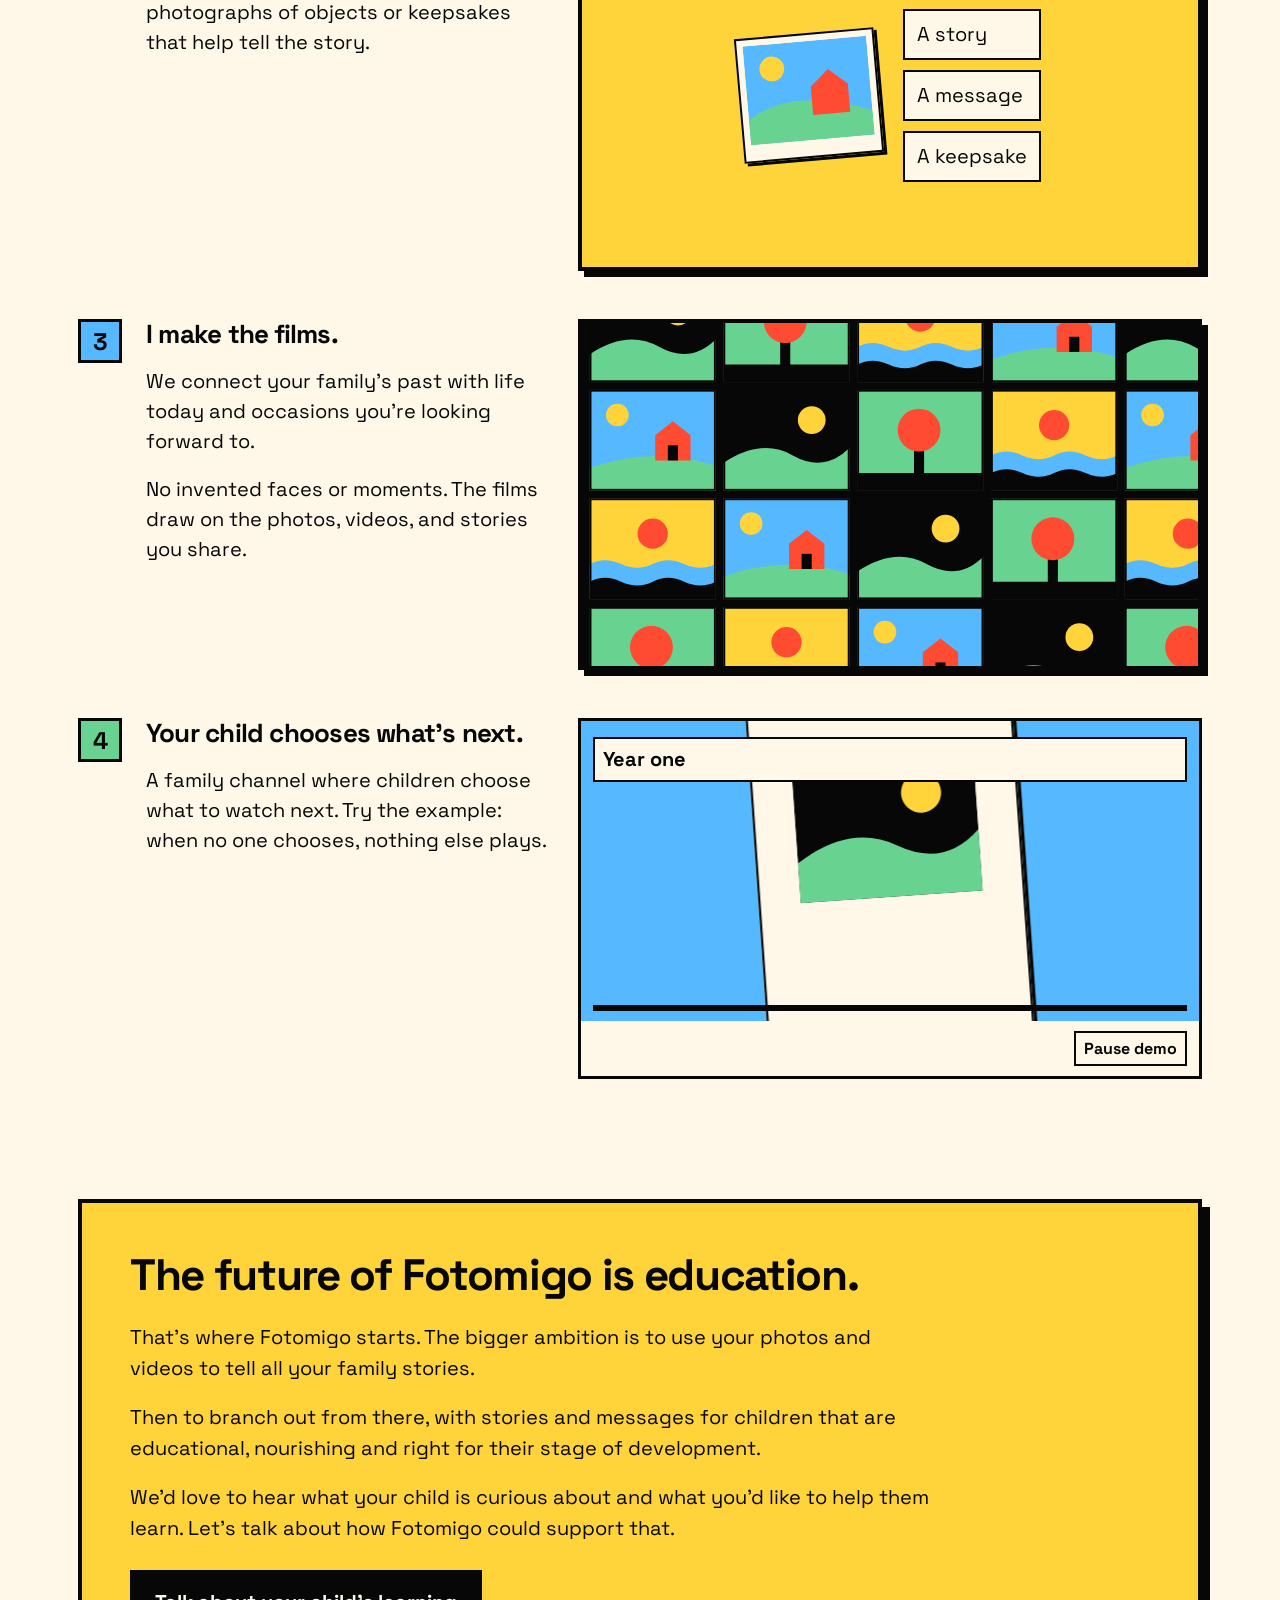
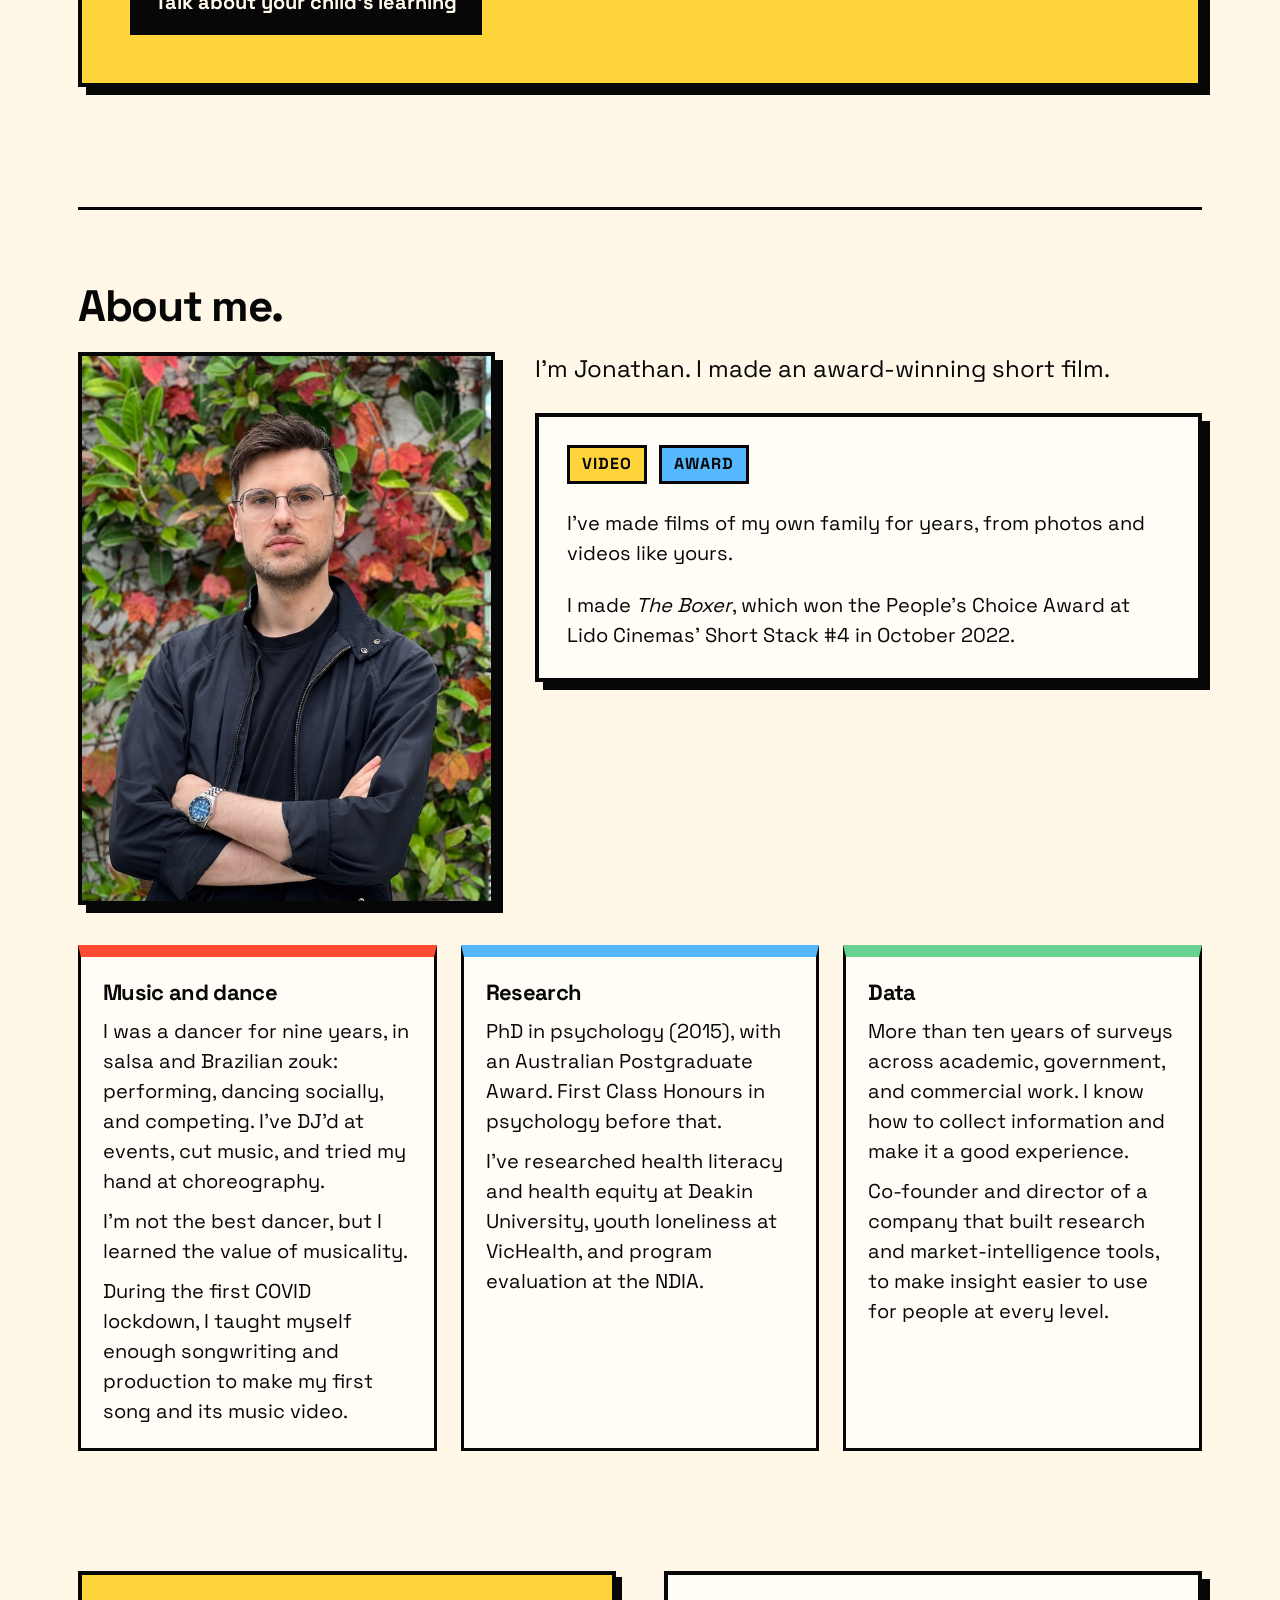
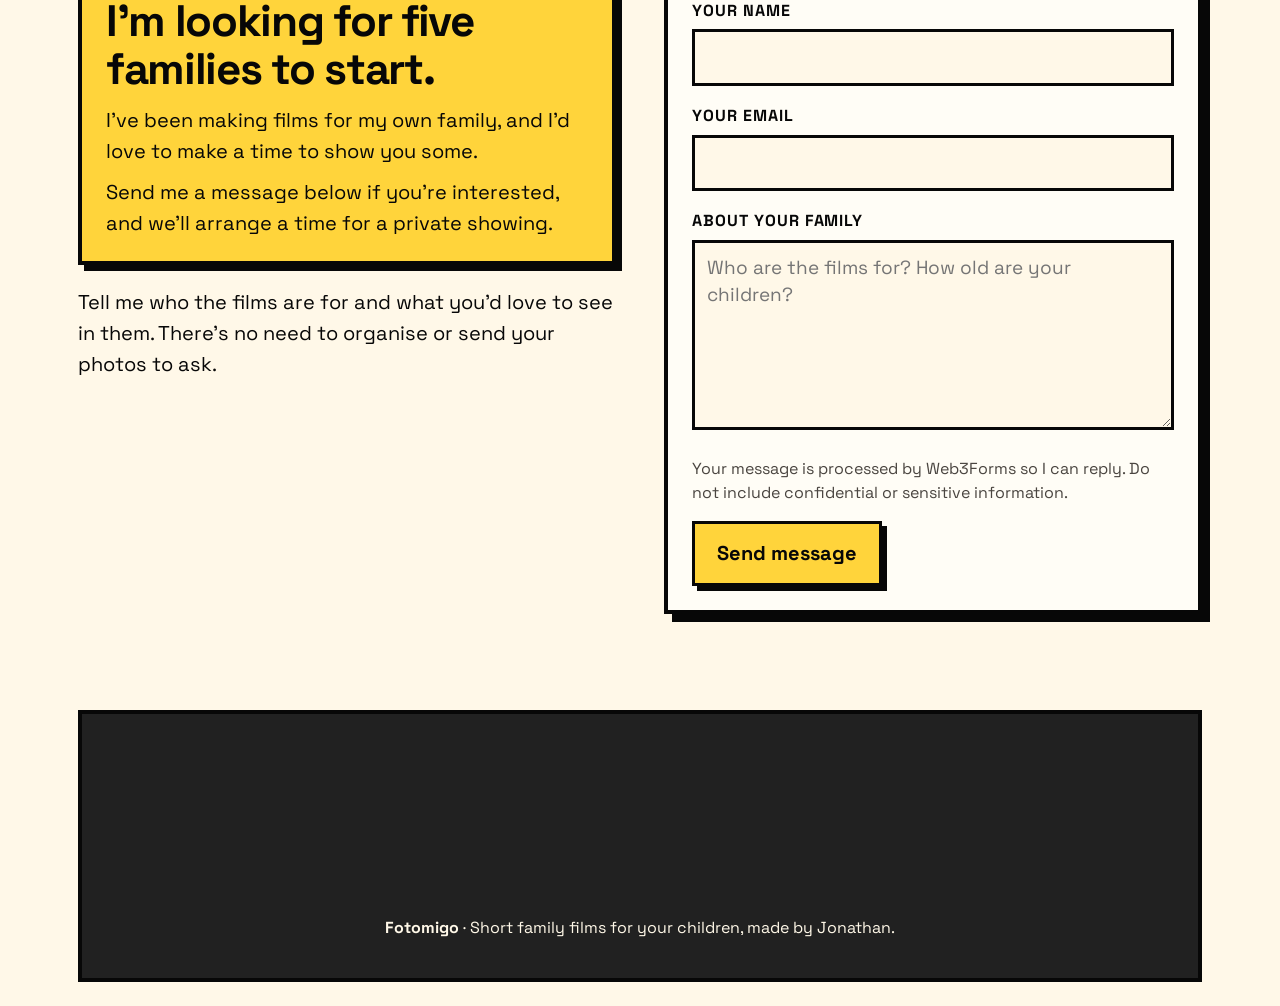
==== commit 740f6786: "Simplify homepage wording as requested" ====
--- a/index.html
+++ b/index.html
@@ -406,7 +406,7 @@
     <div>
       <p>Most of us take thousands of photos and videos. The biggest barrier to turning them into finished films is choosing what to include. It can be overwhelming and it takes forever.</p>
       <p>I’ve built a process where I work with you to make choosing easy and fun. I gather everything that goes with it, so we can make multiple films together. You don’t have to organise everything before we start.</p>
-      <p>Then bring the context. Your stories, text messages, recordings, and keepsakes help me understand your family and household. I bring them together into short films.</p>
+      <p>Your stories, text messages, recordings, and keepsakes give me the context to understand your family and household. I bring them together into short films.</p>
       <p>Revisit a family memory, share what’s happening today, or build excitement for an anniversary, a special birthday, or a family trip. Your past becomes part of what you’re doing now and looking forward to next.</p>
     </div>
   </div>
@@ -417,19 +417,19 @@
   <h2 id="benefits">Screen time, better spent.</h2>
   <ul class="tiles">
     <li class="boxed"><span class="label">About their life</span><h3>Their people, places, and things.</h3><p>Films about the people, places, and things in your child’s life, chosen with you.</p></li>
-    <li class="boxed"><span class="label">No endless scroll</span><h3>They choose what’s next.</h3><p>I’m building a family channel where children choose what to watch next. In the example below, nothing else plays until someone chooses.</p></li>
+    <li class="boxed"><span class="label">No endless scroll</span><h3>They choose what’s next.</h3><p>A family channel where children choose what to watch next. In the example below, nothing else plays until someone chooses.</p></li>
     <li class="boxed"><span class="label">Past, present, and future</span><h3>Your family’s life, unfolding.</h3><p>Short films to revisit your past, share life today, and look forward to what’s next: anniversaries, special birthdays, and family trips.</p></li>
     <li class="boxed"><span class="label">Files to keep</span><h3>Your own photos and videos.</h3><p>Made from your family’s photos, videos, and the stories you share. You receive copies of the finished films.</p></li>
     <li class="boxed"><span class="label">Your languages</span><h3>Your language and culture.</h3><p>Tell me which languages matter to your family. We’ll discuss narration and check the wording and pronunciation with you.</p></li>
-    <li class="boxed"><span class="label">Channel or feed</span><h3>Watch it your way.</h3><p>I’m exploring a channel to browse, like YouTube, and short upright films, like TikTok, built around your family’s material.</p></li>
+    <li class="boxed"><span class="label">Channel or feed</span><h3>Watch it your way.</h3><p>A channel to browse, like YouTube, and short upright films, like TikTok, built around your family’s material.</p></li>
     <li class="boxed"><span class="label">Everyday lessons</span><h3>The messages you want to share.</h3><p>Films can include the everyday messages you want to share: brushing teeth, washing hands, a coat when it’s cold, not wasting food, and telling someone straight away if you smell smoke.</p></li>
-    <li class="boxed"><span class="label">Private</span><h3>For your family, about your family.</h3><p>The aim is a private family channel, with you choosing who can watch. It’s still in development.</p></li>
+    <li class="boxed"><span class="label">Private</span><h3>For your family, about your family.</h3><p>A private family channel, with you choosing who can watch.</p></li>
   </ul>
 </section>
 
 <!-- mailing list: moved up, memo 130729 -->
 <section class="block mailing-list" aria-labelledby="mail-title">
-  <div><h2 id="mail-title">Keep up to date.</h2><p>News from Fotomigo, as it takes shape.</p></div>
+  <div><h2 id="mail-title">Keep up to date.</h2><p>News from Fotomigo.</p></div>
   <form class="mail-preview" action="https://buttondown.com/api/emails/embed-subscribe/jaohar" method="post"><label for="updates-email">Your email</label><input id="updates-email" type="email" name="email" autocomplete="email" required placeholder="Your email address" aria-describedby="updates-note"><input type="hidden" name="embed" value="1"><button type="submit">Keep me updated</button><p id="updates-note">Buttondown will email you a link to confirm your subscription. Unsubscribe any time from any email.</p></form>
 </section>
 
@@ -451,7 +451,7 @@
 <li class="process-stage"><span class="stage-number" aria-hidden="true">1</span><div class="stage-copy"><h3>Choose the moments you love.</h3><p>You know which pictures matter to your family. We help you choose the photos and video moments you love.</p><p>Every photo and video moment in your films is one that meant something to someone in your family.</p></div><div class="stage-visual"><div class="stage-picture pick-picture" id="pick" role="group" aria-label="Try the curation tool: press the picture you love more"><p class="visual-note pick-q">Which one do you love more?</p><div class="pick-pair"><button class="pick" type="button" aria-label="Choose the left picture"><span class="sample-photo"><svg viewBox="0 0 100 80" aria-hidden="true"><rect width="100" height="80" fill="#56B8FF"/><circle cx="22" cy="20" r="10" fill="#FFD43B"/><path d="M0 60Q35 35 100 60V80H0Z" fill="#68D391"/><path d="M52 37L67 24L82 37V60H52Z" fill="#FF4B32"/></svg></span><span class="pick-heart" aria-hidden="true">♥</span></button><button class="pick" type="button" aria-label="Choose the right picture"><span class="sample-photo"><svg viewBox="0 0 100 80" aria-hidden="true"><rect width="100" height="80" fill="#56B8FF"/><circle cx="22" cy="20" r="10" fill="#FFD43B"/><path d="M0 60Q35 35 100 60V80H0Z" fill="#68D391"/><path d="M52 37L67 24L82 37V60H52Z" fill="#FF4B32"/></svg></span><span class="pick-heart" aria-hidden="true">♥</span></button></div><p class="visual-note pick-count" role="status"><b id="pick-n">12</b> favourites chosen</p></div></div></li>
 <li class="process-stage"><span class="stage-number" aria-hidden="true">2</span><div class="stage-copy"><h3>Add the context.</h3><p>Share stories, messages, recordings, and photographs of objects or keepsakes that help tell the story.</p></div><div class="stage-visual"><div class="stage-picture context-picture" role="img" aria-label="Illustration of a photograph beside a story, a message and a keepsake"><span class="sample-photo"><svg viewBox="0 0 100 80" aria-hidden="true"><rect width="100" height="80" fill="#56B8FF"/><circle cx="22" cy="20" r="10" fill="#FFD43B"/><path d="M0 60Q35 35 100 60V80H0Z" fill="#68D391"/><path d="M52 37L67 24L82 37V60H52Z" fill="#FF4B32"/></svg></span><div class="context-notes"><span>A story</span><span>A message</span><span>A keepsake</span></div></div></div></li>
 <li class="process-stage"><span class="stage-number" aria-hidden="true">3</span><div class="stage-copy"><h3>I make the films.</h3><p>We connect your family’s past with life today and occasions you’re looking forward to.</p><p>No invented faces or moments. The films draw on the photos, videos, and stories you share.</p></div><div class="stage-visual"><div class="reel" id="reel" role="img" aria-label="Example film: a wall of family photos, this year, three photos, then one picture up close"><div class="reel-mosaic" aria-hidden="true"></div><div class="reel-big" aria-hidden="true"><span class="reel-pic"></span><b class="reel-year" id="reel-year">2026</b></div><div class="reel-three" aria-hidden="true"><span class="reel-pic"></span><span class="reel-pic"></span><span class="reel-pic"></span></div><div class="reel-kb" aria-hidden="true"></div><div class="reel-swipe" aria-hidden="true"></div></div></div></li>
-<li class="process-stage"><span class="stage-number" aria-hidden="true">4</span><div class="stage-copy"><h3>Your child chooses what’s next.</h3><p>I’m building a family channel where children choose what to watch next. Try the example: when no one chooses, nothing else plays.</p></div><div class="stage-visual"><div class="walk step-walk" id="choice-demo" data-phase="play"><div class="walk-player"><div class="walk-art" aria-hidden="true"></div><b class="walk-title"></b><div class="walk-progress" aria-hidden="true"><i></i></div><div class="walk-choices" hidden><p>Choose a film</p><div class="walk-options"><button type="button" data-choice="0">A</button><button type="button" data-choice="1">B</button></div></div><span class="walk-hand" aria-hidden="true">↑</span></div><div class="walk-controls"><button type="button" class="walk-toggle">Pause demo</button></div></div></div></li>
+<li class="process-stage"><span class="stage-number" aria-hidden="true">4</span><div class="stage-copy"><h3>Your child chooses what’s next.</h3><p>A family channel where children choose what to watch next. Try the example: when no one chooses, nothing else plays.</p></div><div class="stage-visual"><div class="walk step-walk" id="choice-demo" data-phase="play"><div class="walk-player"><div class="walk-art" aria-hidden="true"></div><b class="walk-title"></b><div class="walk-progress" aria-hidden="true"><i></i></div><div class="walk-choices" hidden><p>Choose a film</p><div class="walk-options"><button type="button" data-choice="0">A</button><button type="button" data-choice="1">B</button></div></div><span class="walk-hand" aria-hidden="true">↑</span></div><div class="walk-controls"><button type="button" class="walk-toggle">Pause demo</button></div></div></div></li>
 </ol>
 
 </section>
@@ -470,7 +470,7 @@
   <div class="about">
     <figure class="portrait"><img src="media/jonathan-ohara.jpg" alt="Jonathan, who makes the films" width="900" height="1200"></figure>
     <div>
-      <p class="about-intro">I’m Jonathan. I made an award-winning short film, and I make the first films myself, start to finish, so you talk to the person making them.</p>
+      <p class="about-intro">I’m Jonathan. I made an award-winning short film.</p>
       <div class="credits boxed">
         <div class="credit-tags"><span class="eyebrow">Video</span><span class="eyebrow">Award</span></div>
         <p>I’ve made films of my own family for years, from photos and videos like yours.</p>
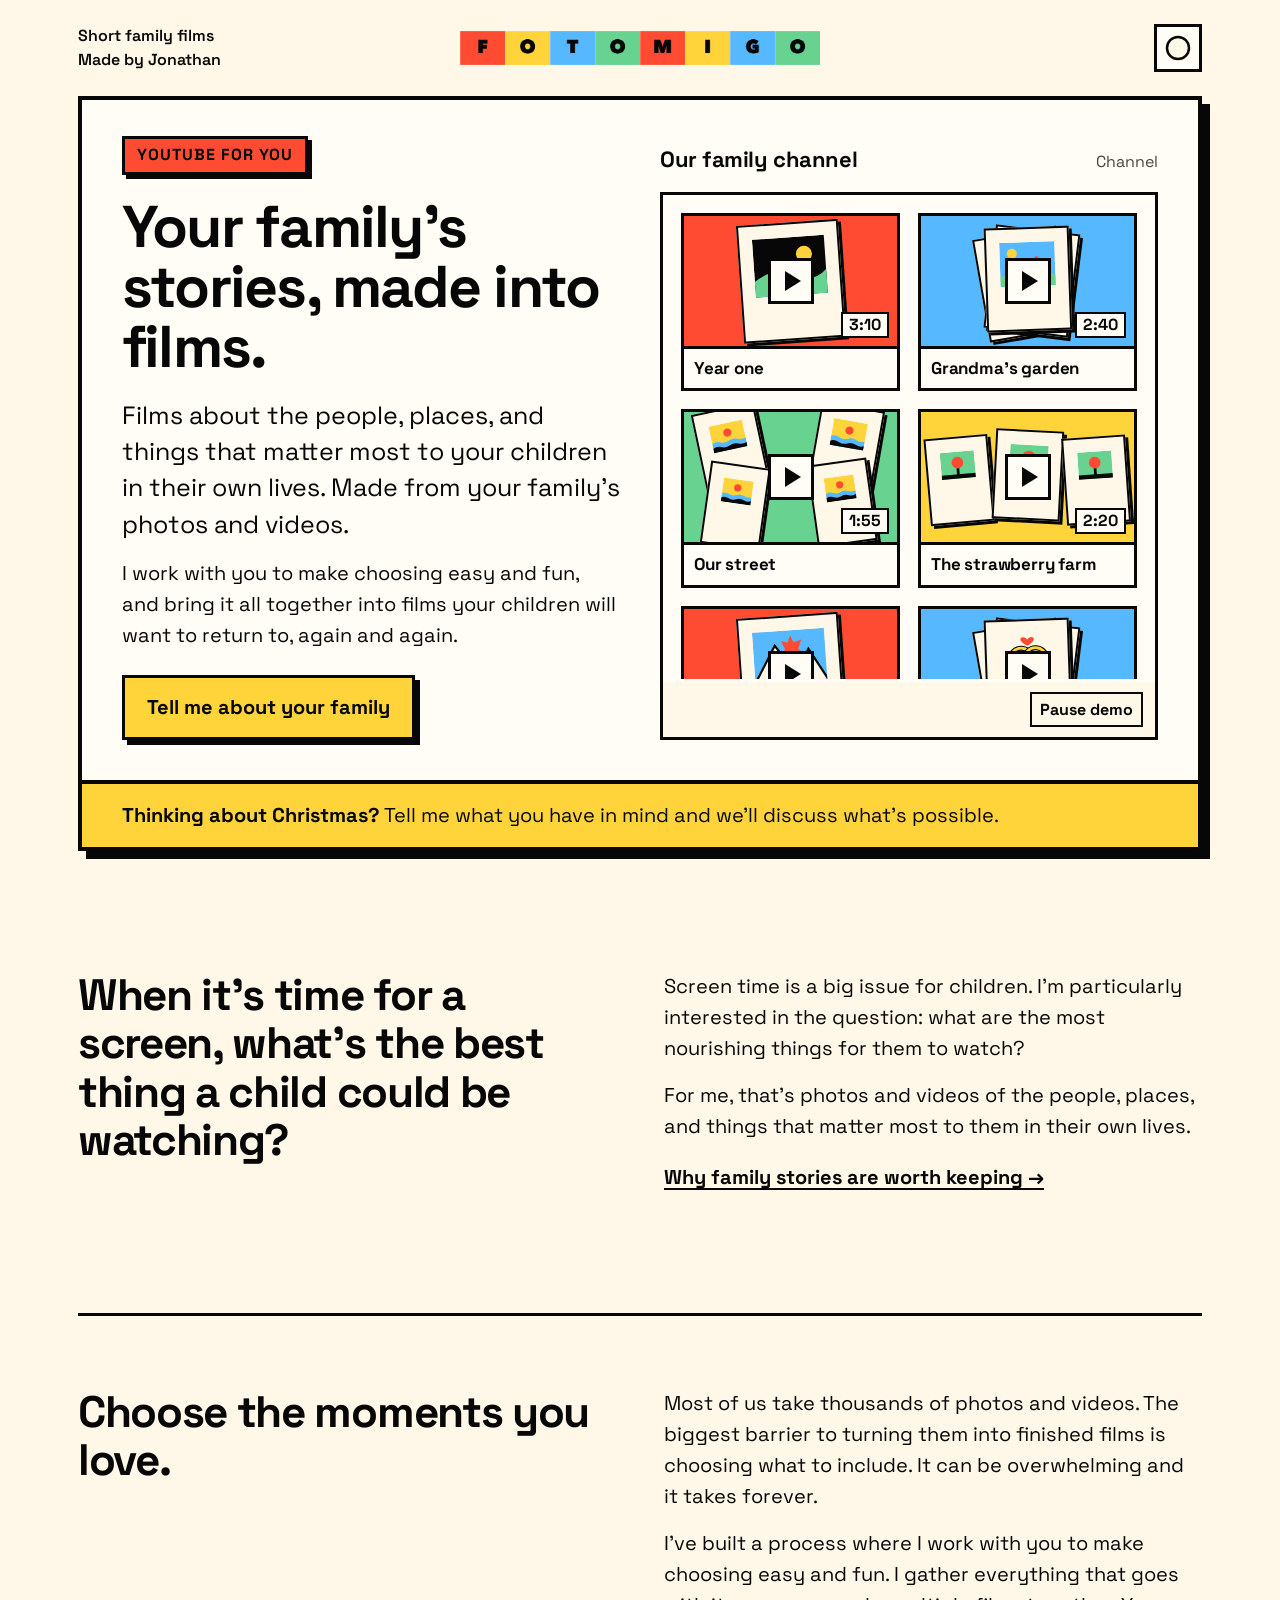
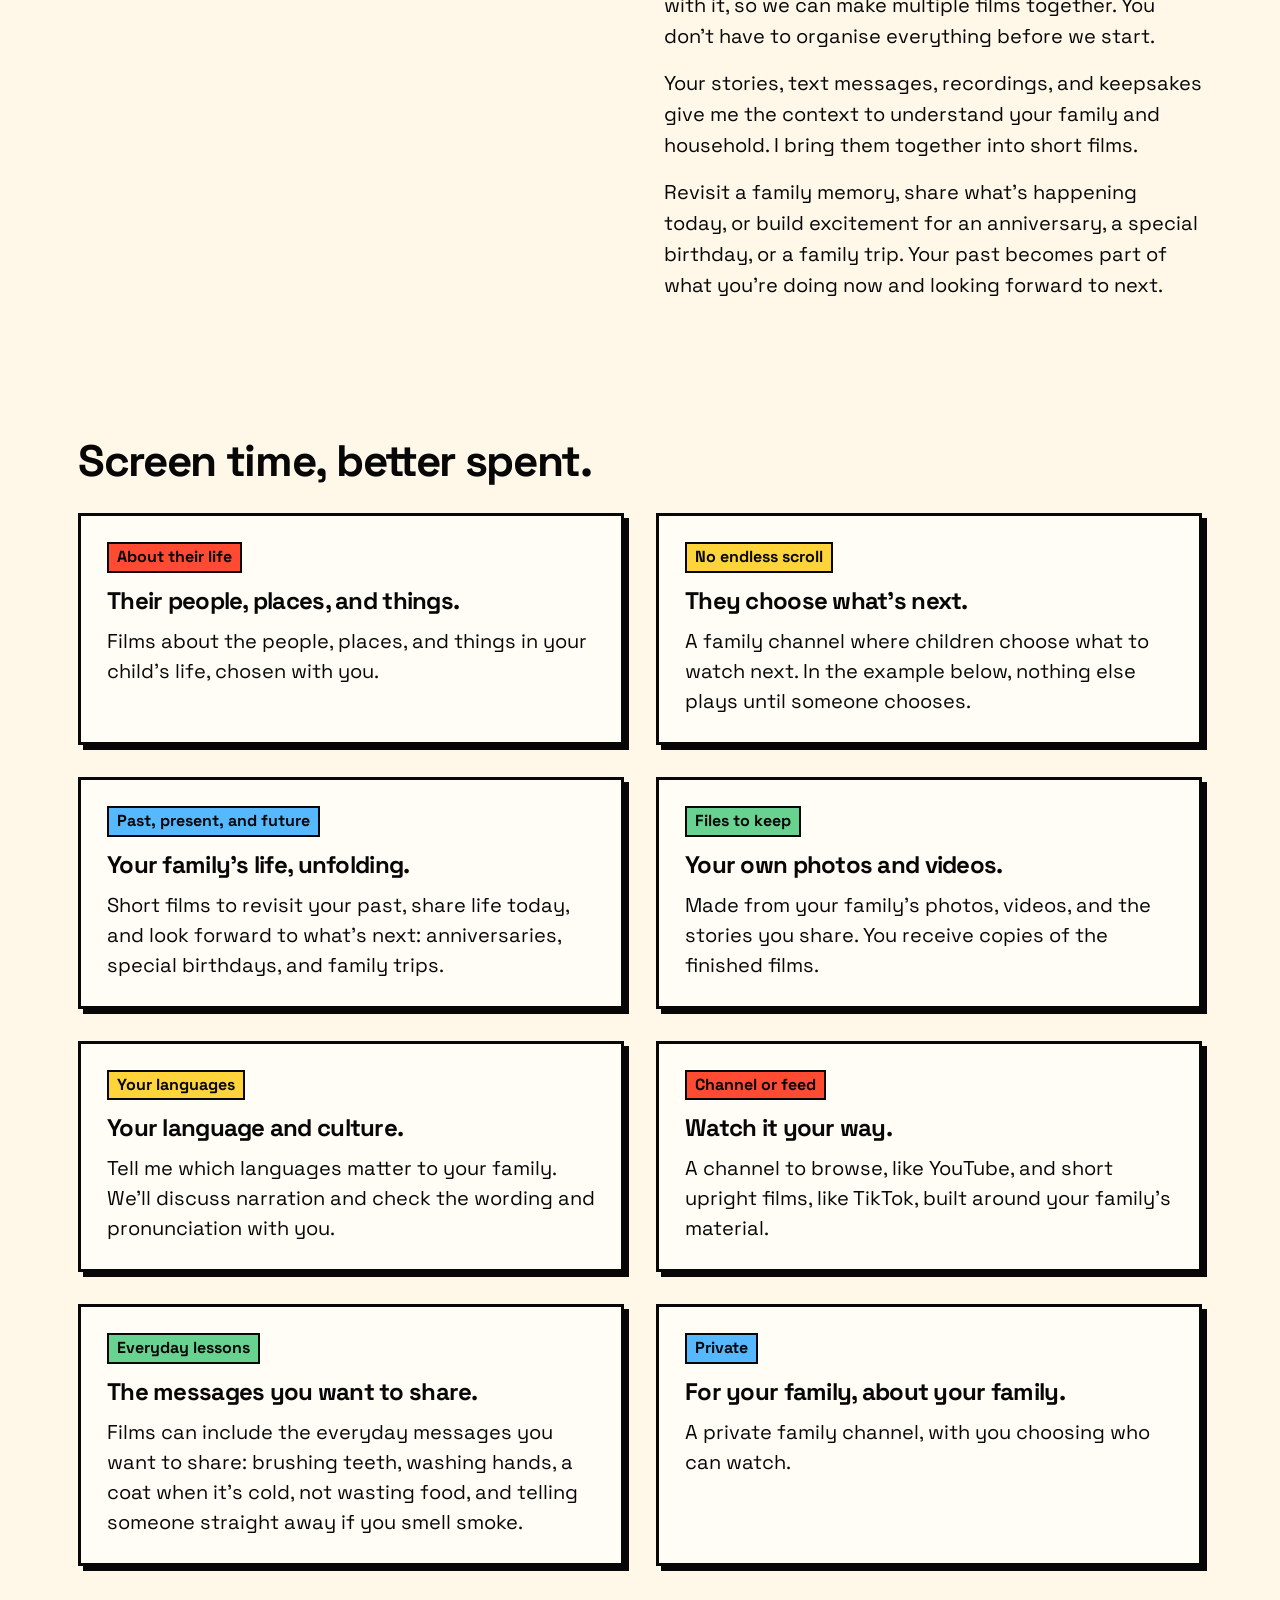
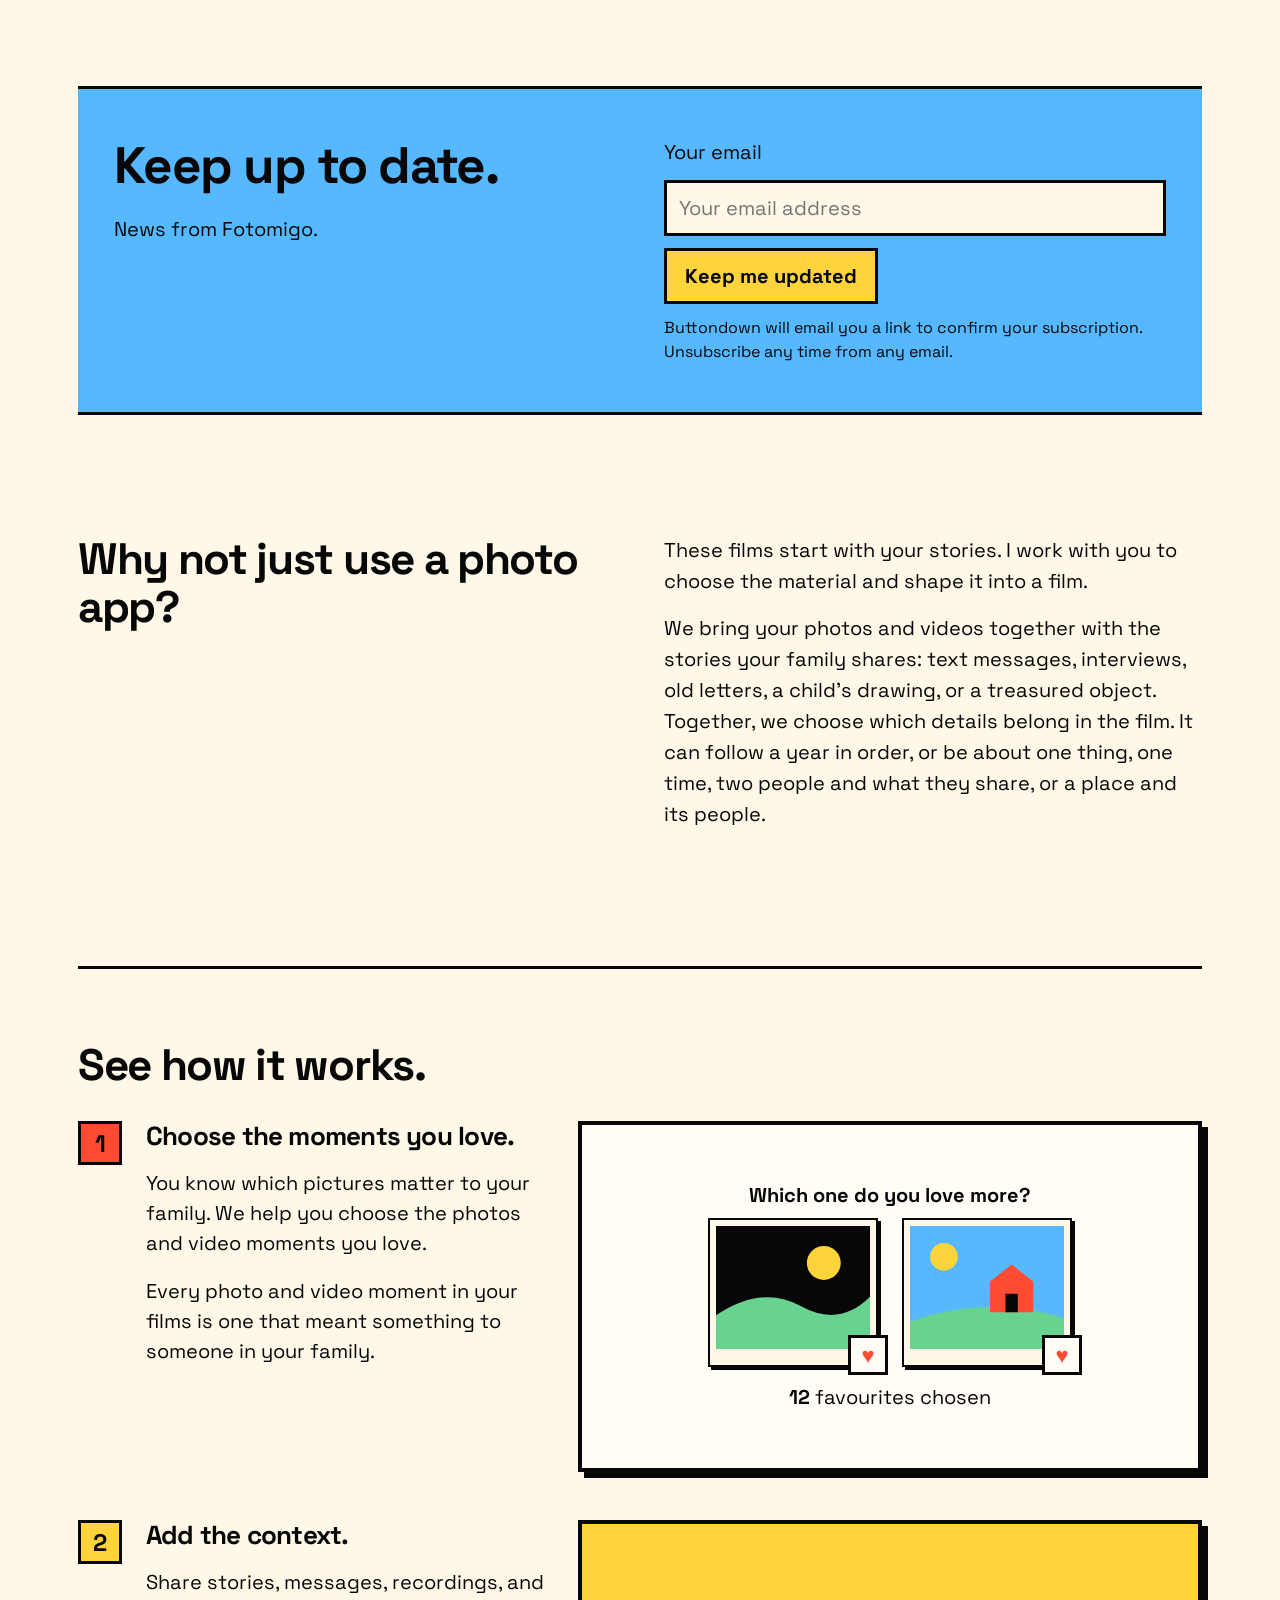
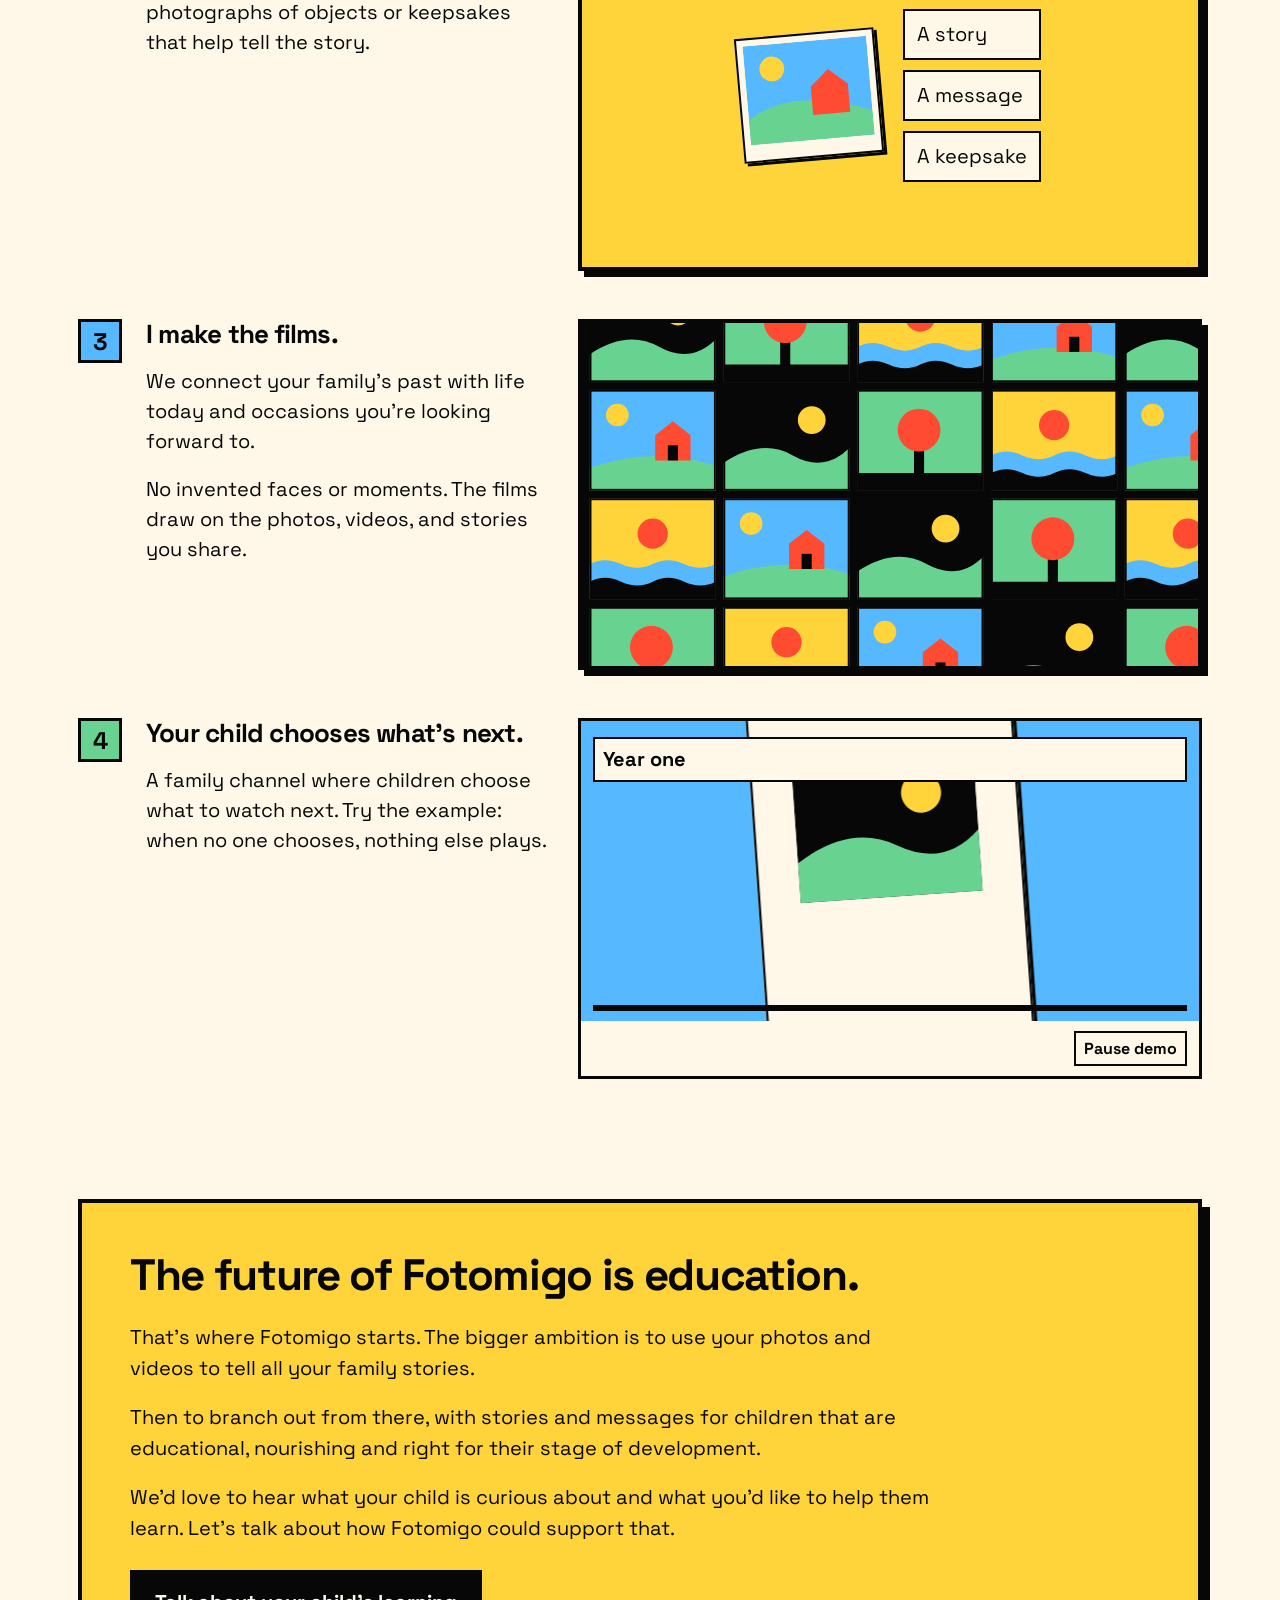
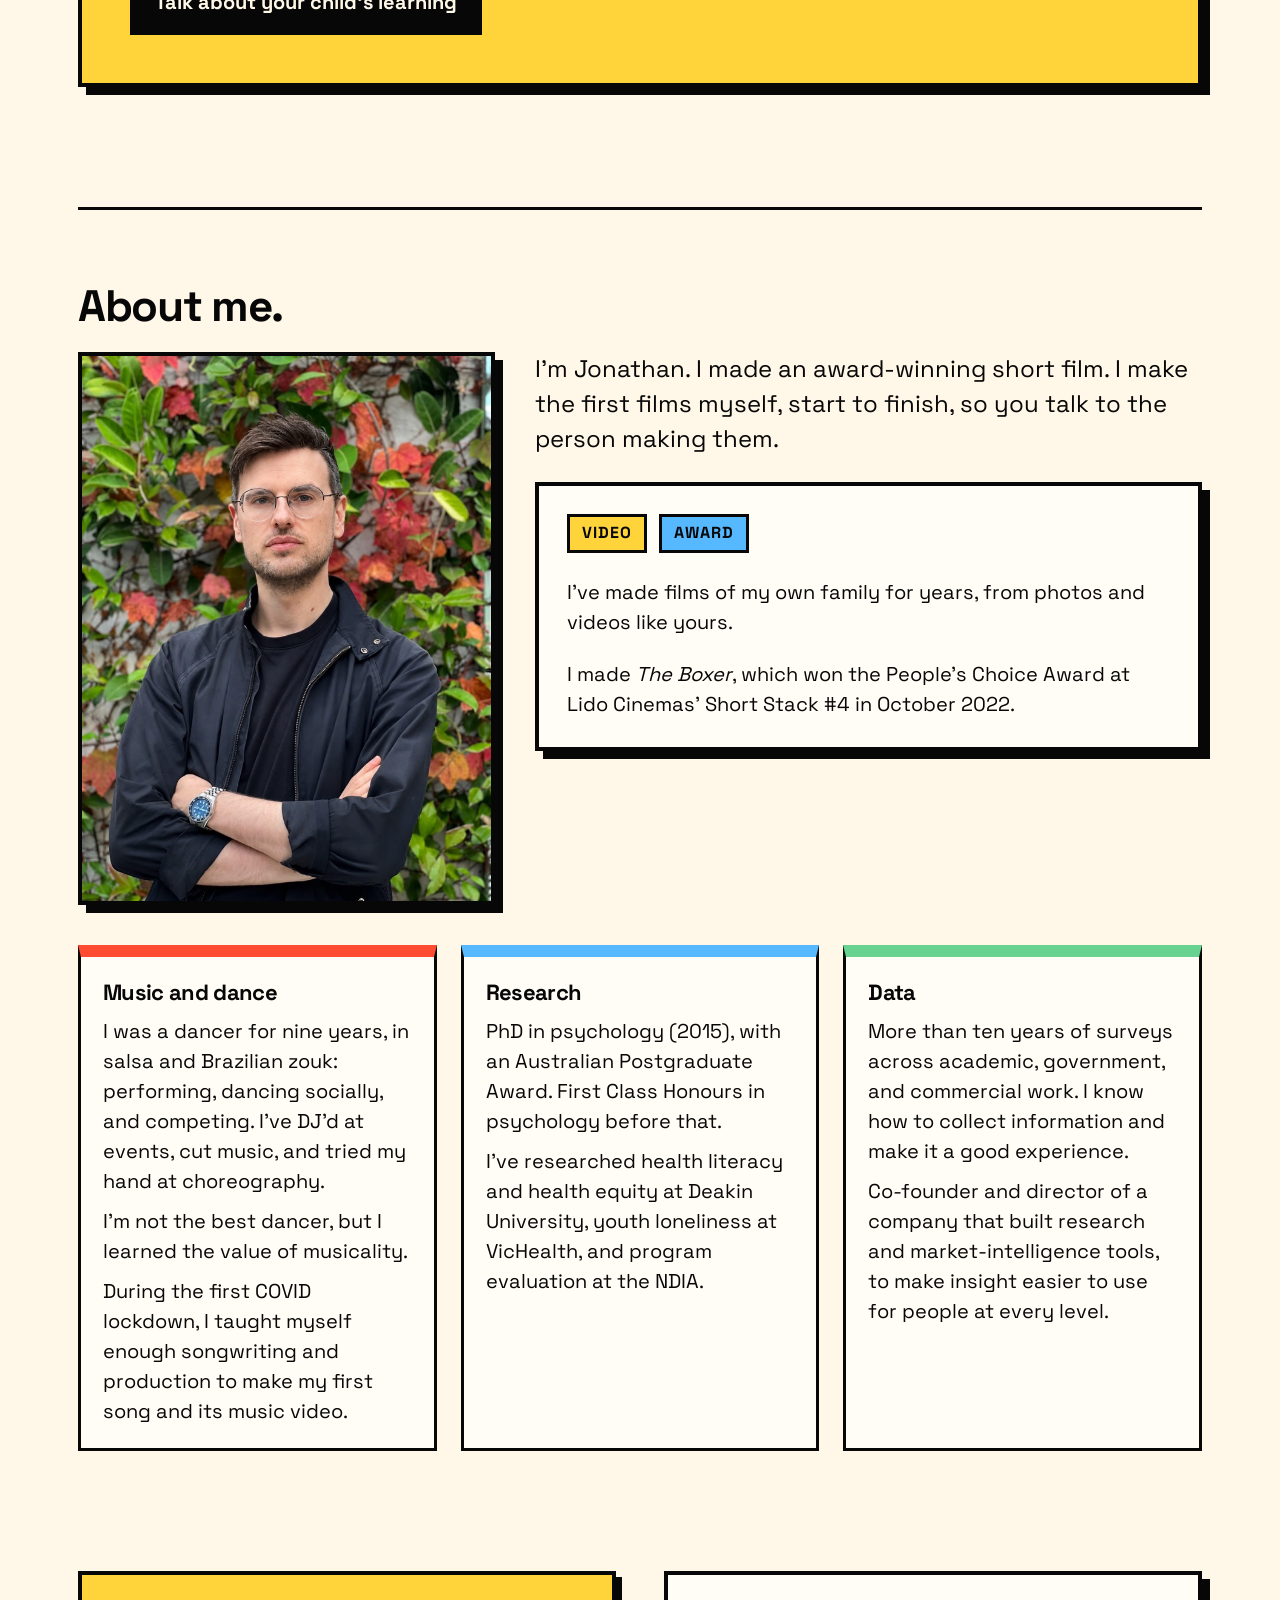
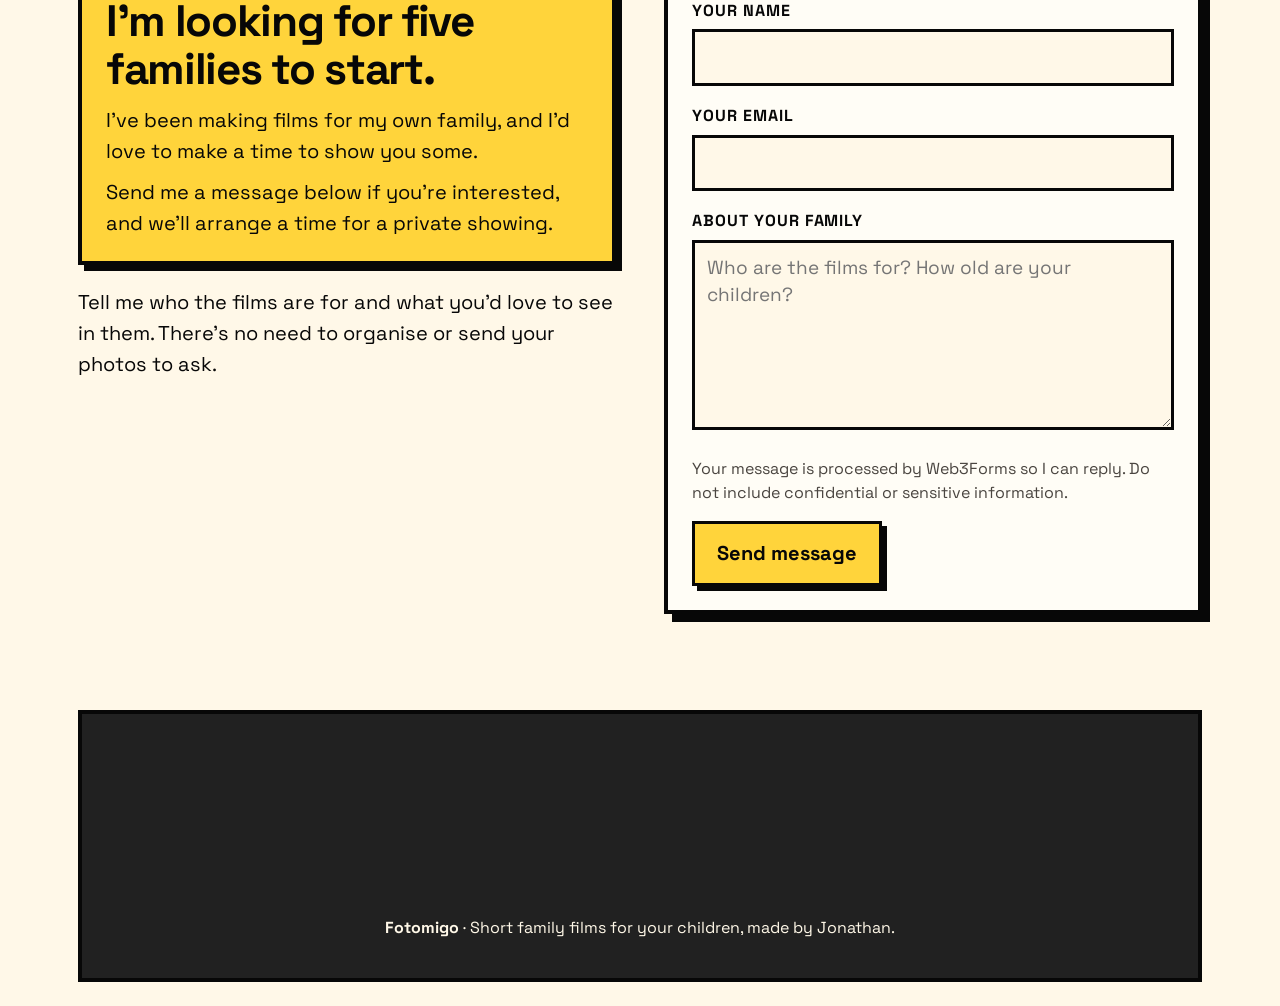
==== commit f6169397: "Restore full bio introduction with sentence break" ====
--- a/index.html
+++ b/index.html
@@ -470,7 +470,7 @@
   <div class="about">
     <figure class="portrait"><img src="media/jonathan-ohara.jpg" alt="Jonathan, who makes the films" width="900" height="1200"></figure>
     <div>
-      <p class="about-intro">I’m Jonathan. I made an award-winning short film.</p>
+      <p class="about-intro">I’m Jonathan. I made an award-winning short film. I make the first films myself, start to finish, so you talk to the person making them.</p>
       <div class="credits boxed">
         <div class="credit-tags"><span class="eyebrow">Video</span><span class="eyebrow">Award</span></div>
         <p>I’ve made films of my own family for years, from photos and videos like yours.</p>
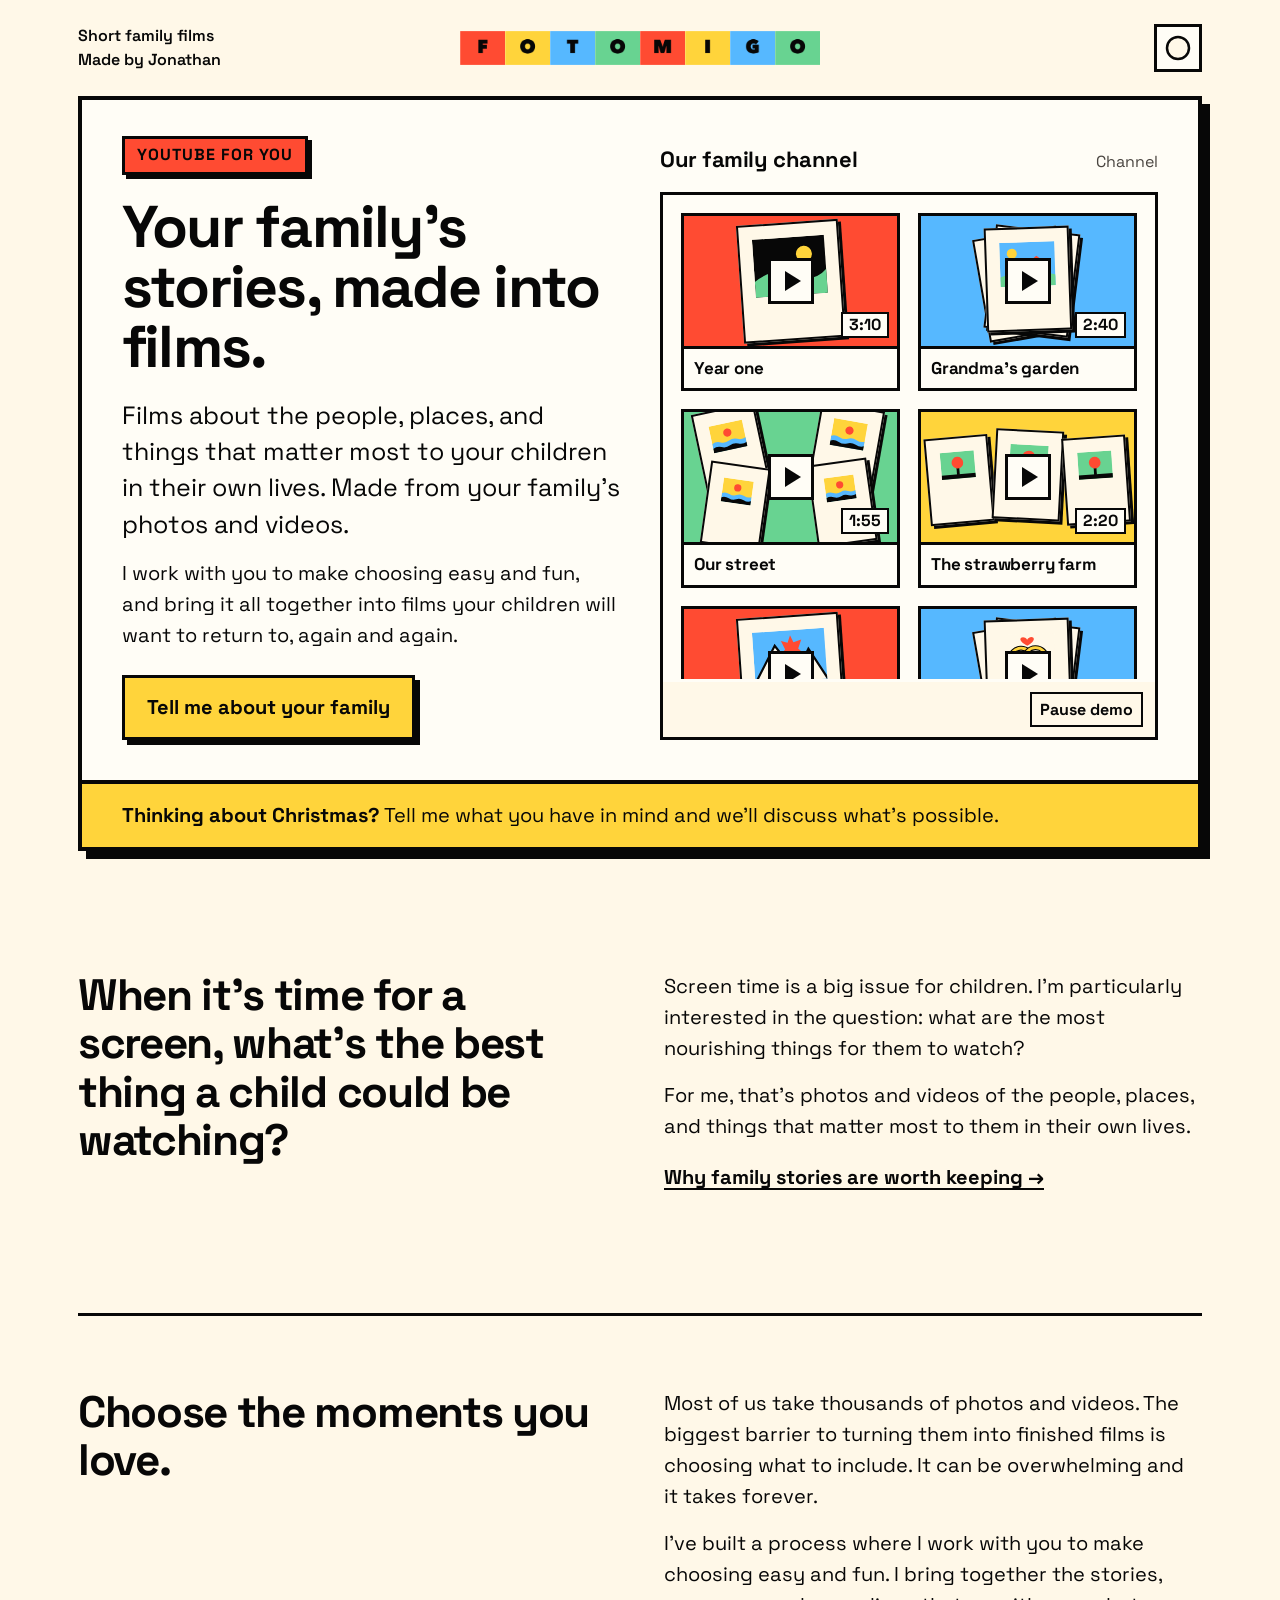
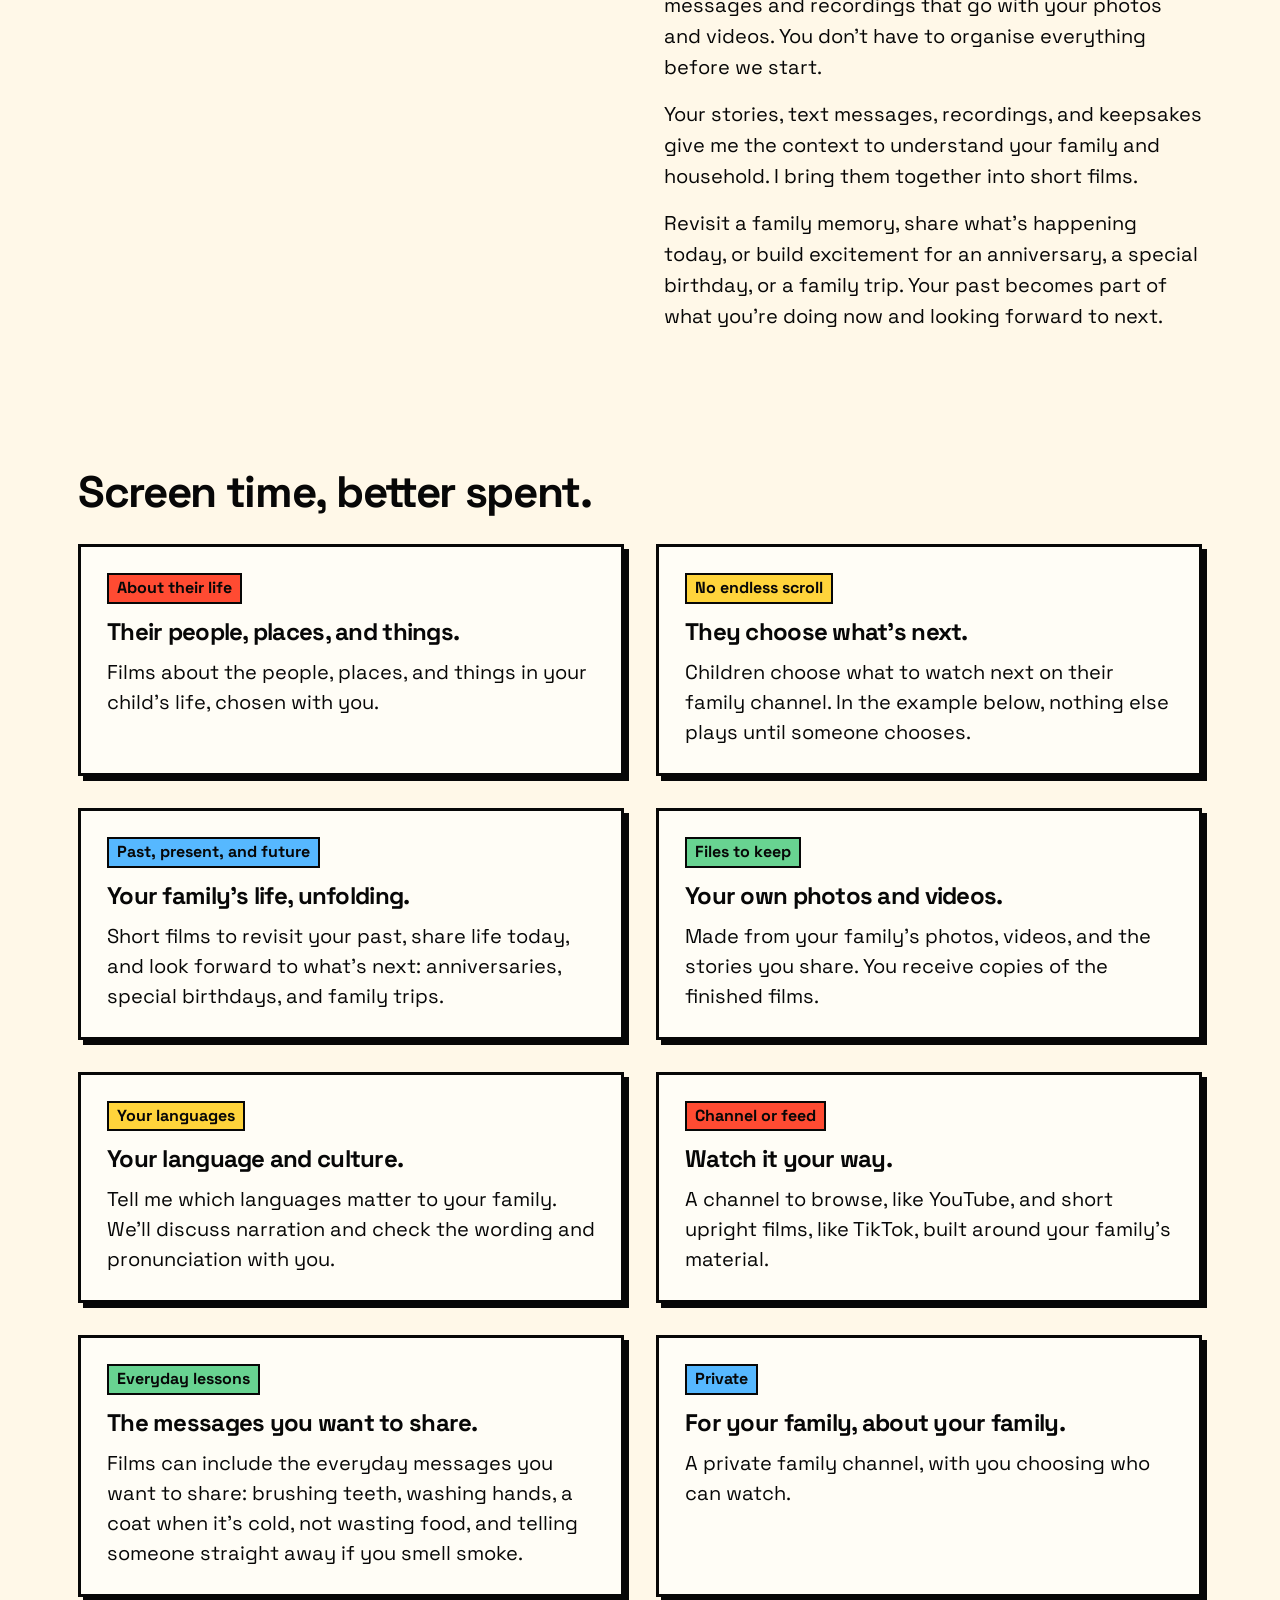
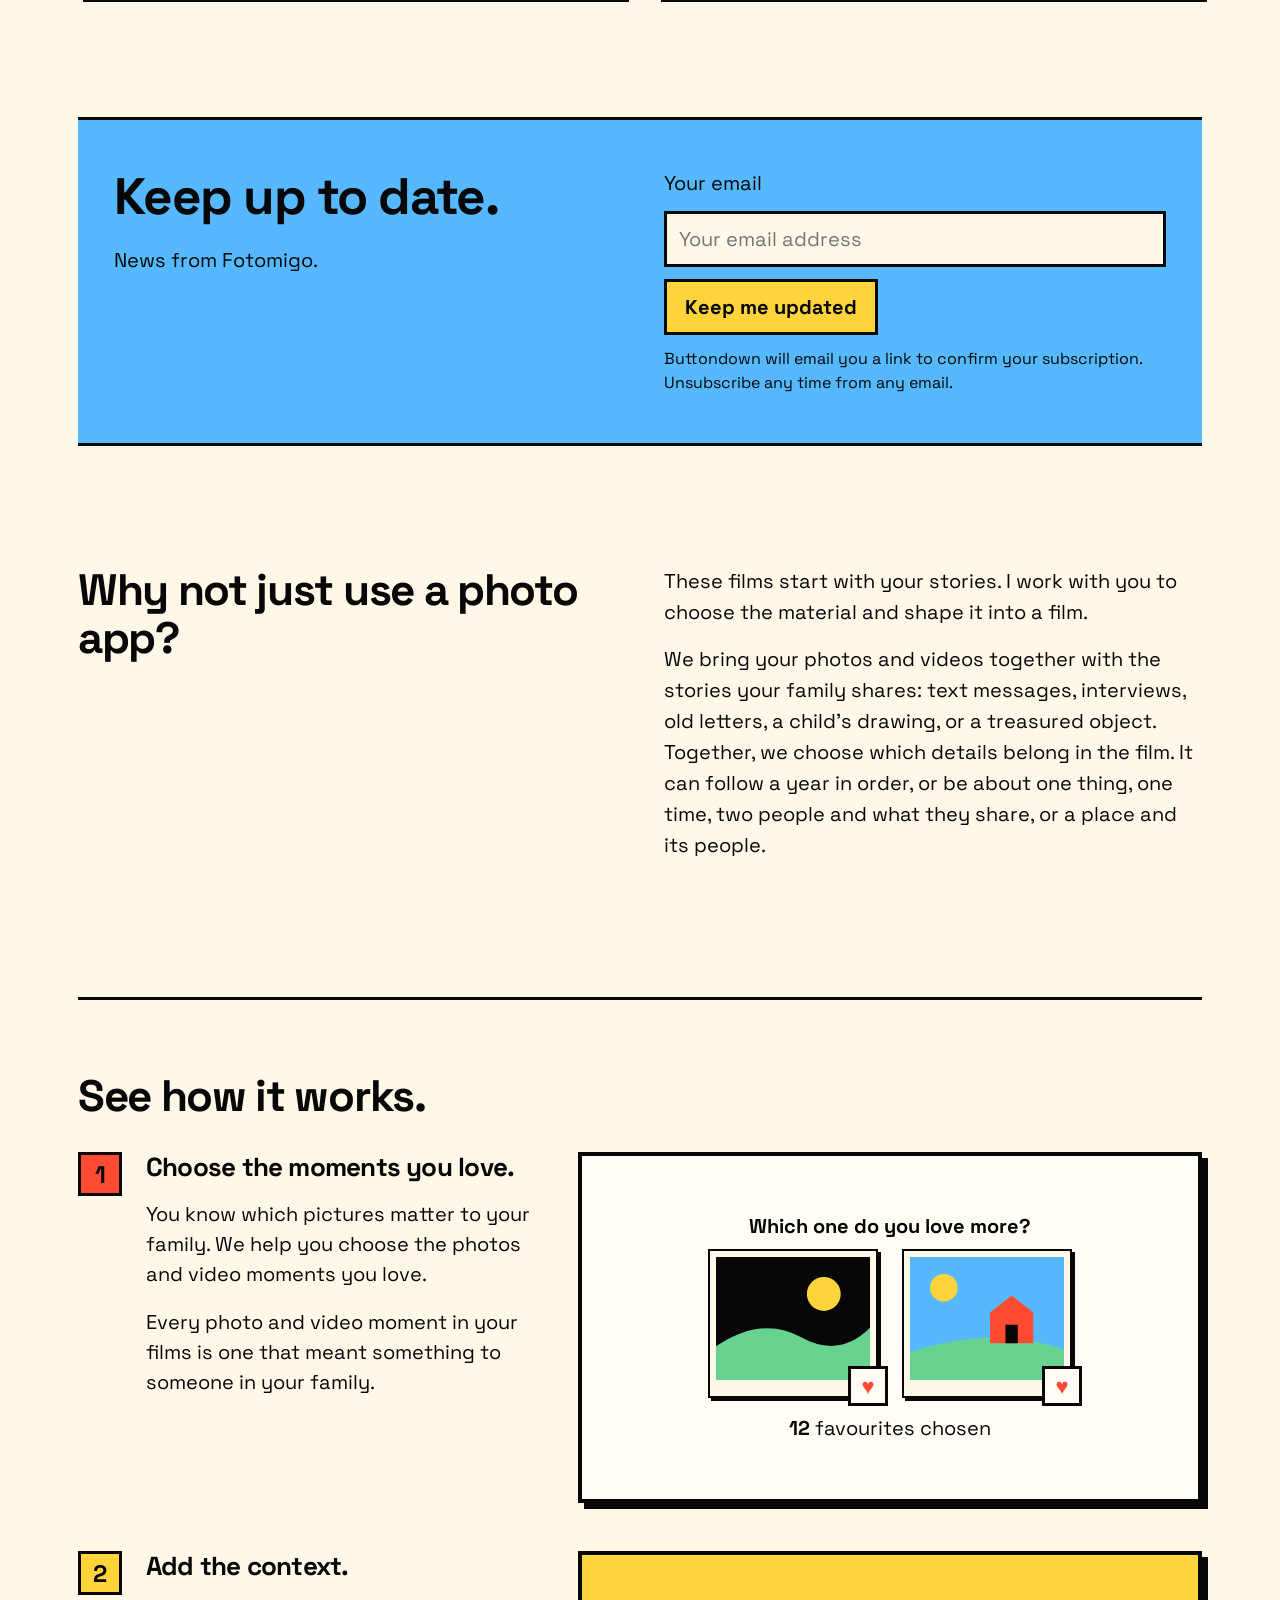
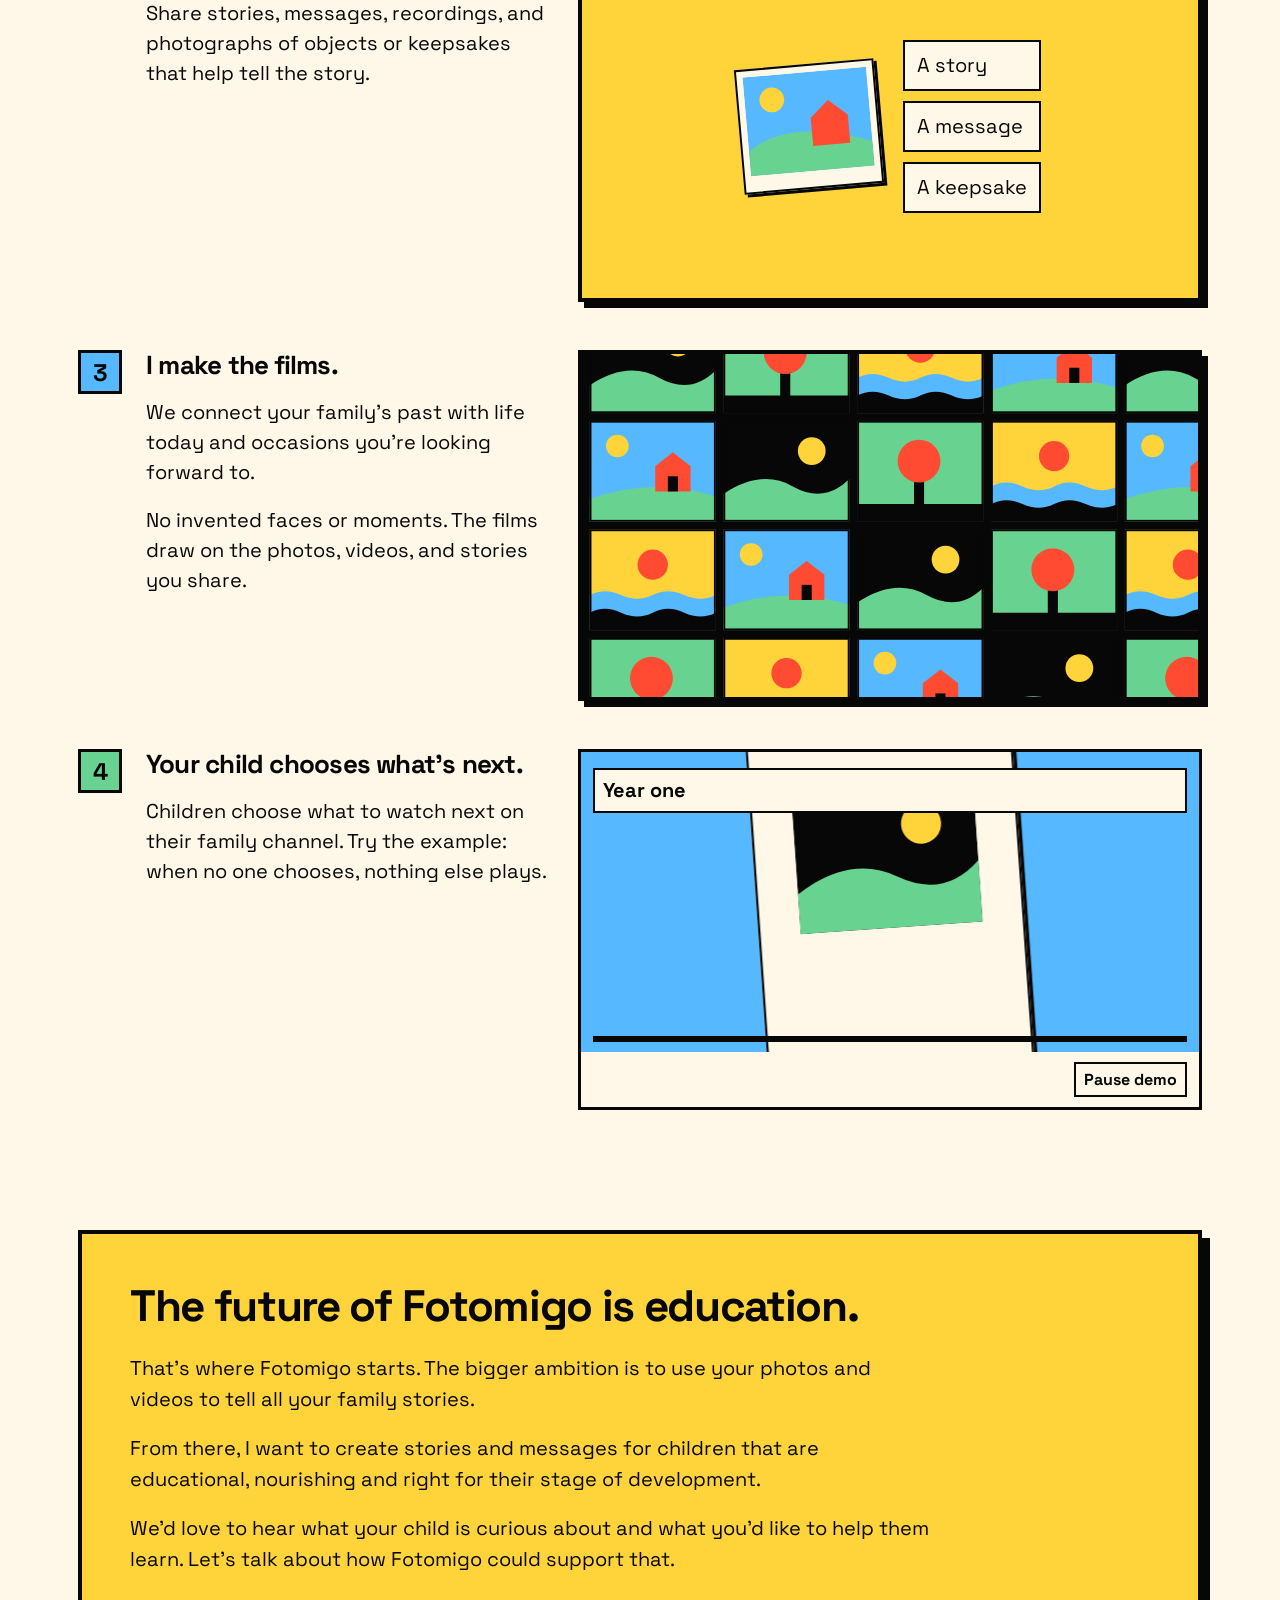
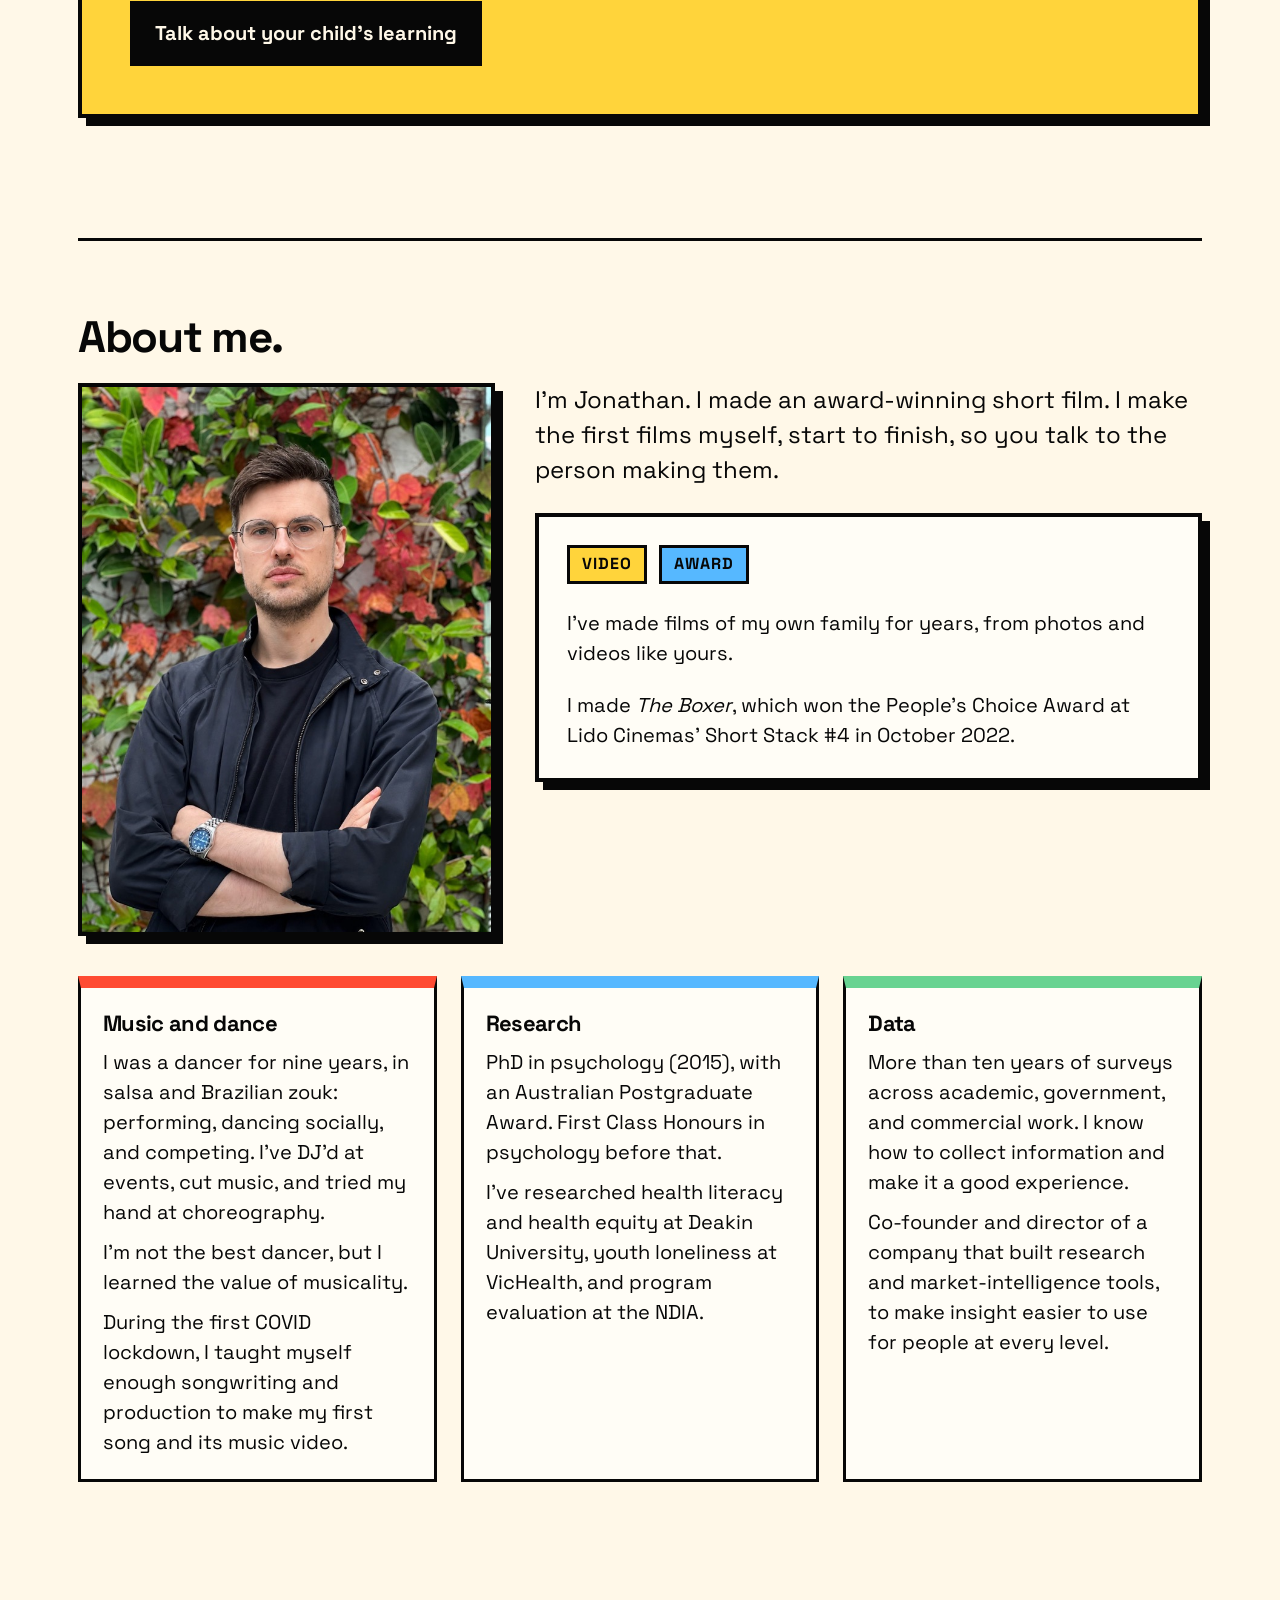
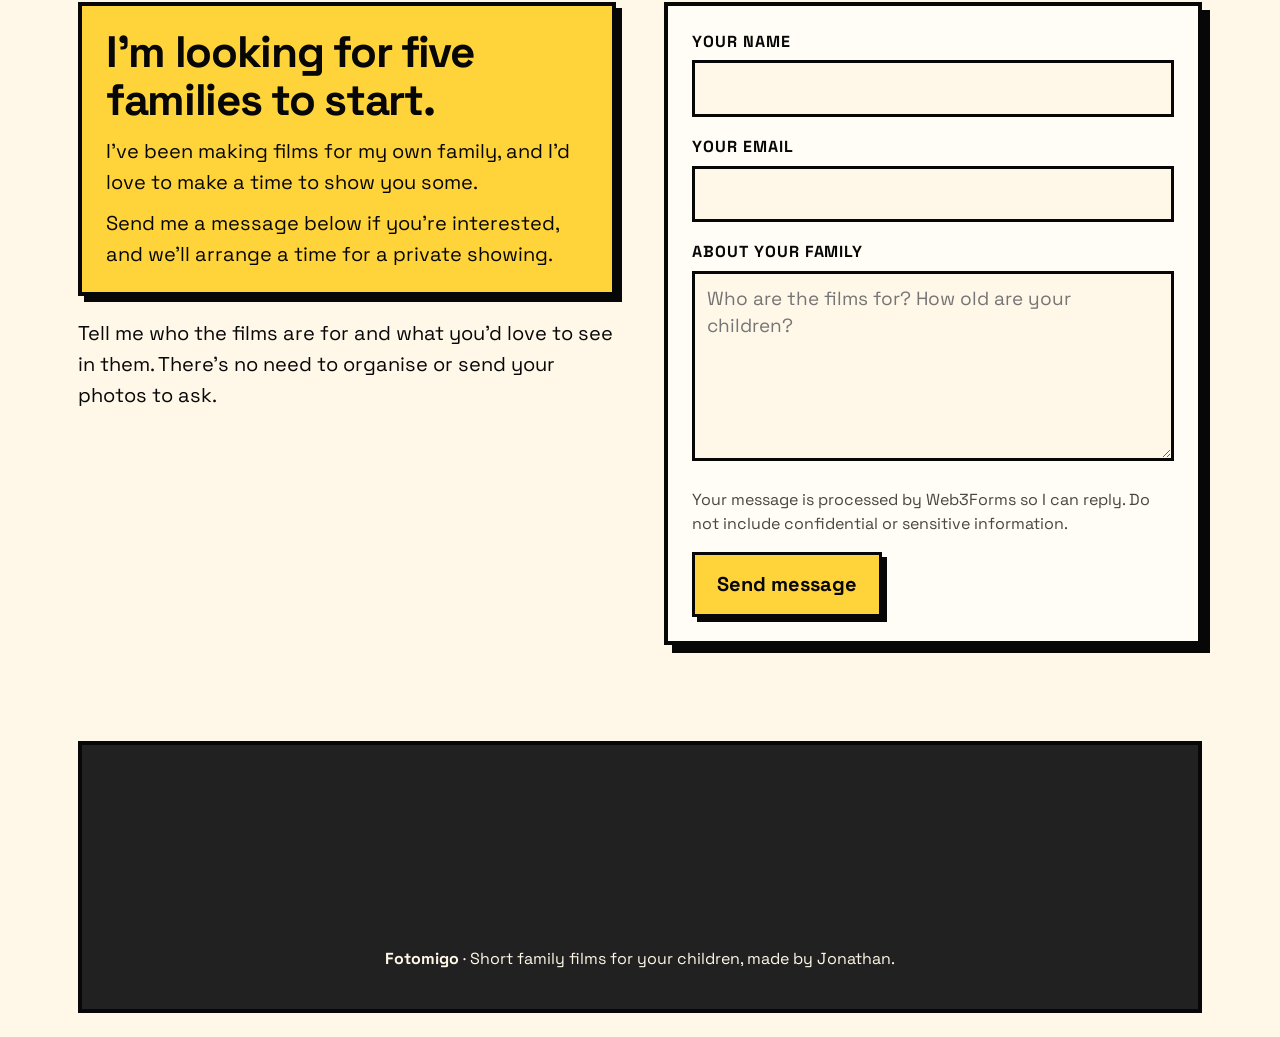
==== commit e202f29c: "Apply three approved homepage wording refinements" ====
--- a/index.html
+++ b/index.html
@@ -405,7 +405,7 @@
     <div><h2 id="curation-title">Choose the moments you love.</h2></div>
     <div>
       <p>Most of us take thousands of photos and videos. The biggest barrier to turning them into finished films is choosing what to include. It can be overwhelming and it takes forever.</p>
-      <p>I’ve built a process where I work with you to make choosing easy and fun. I gather everything that goes with it, so we can make multiple films together. You don’t have to organise everything before we start.</p>
+      <p>I’ve built a process where I work with you to make choosing easy and fun. I bring together the stories, messages and recordings that go with your photos and videos. You don’t have to organise everything before we start.</p>
       <p>Your stories, text messages, recordings, and keepsakes give me the context to understand your family and household. I bring them together into short films.</p>
       <p>Revisit a family memory, share what’s happening today, or build excitement for an anniversary, a special birthday, or a family trip. Your past becomes part of what you’re doing now and looking forward to next.</p>
     </div>
@@ -417,7 +417,7 @@
   <h2 id="benefits">Screen time, better spent.</h2>
   <ul class="tiles">
     <li class="boxed"><span class="label">About their life</span><h3>Their people, places, and things.</h3><p>Films about the people, places, and things in your child’s life, chosen with you.</p></li>
-    <li class="boxed"><span class="label">No endless scroll</span><h3>They choose what’s next.</h3><p>A family channel where children choose what to watch next. In the example below, nothing else plays until someone chooses.</p></li>
+    <li class="boxed"><span class="label">No endless scroll</span><h3>They choose what’s next.</h3><p>Children choose what to watch next on their family channel. In the example below, nothing else plays until someone chooses.</p></li>
     <li class="boxed"><span class="label">Past, present, and future</span><h3>Your family’s life, unfolding.</h3><p>Short films to revisit your past, share life today, and look forward to what’s next: anniversaries, special birthdays, and family trips.</p></li>
     <li class="boxed"><span class="label">Files to keep</span><h3>Your own photos and videos.</h3><p>Made from your family’s photos, videos, and the stories you share. You receive copies of the finished films.</p></li>
     <li class="boxed"><span class="label">Your languages</span><h3>Your language and culture.</h3><p>Tell me which languages matter to your family. We’ll discuss narration and check the wording and pronunciation with you.</p></li>
@@ -451,7 +451,7 @@
 <li class="process-stage"><span class="stage-number" aria-hidden="true">1</span><div class="stage-copy"><h3>Choose the moments you love.</h3><p>You know which pictures matter to your family. We help you choose the photos and video moments you love.</p><p>Every photo and video moment in your films is one that meant something to someone in your family.</p></div><div class="stage-visual"><div class="stage-picture pick-picture" id="pick" role="group" aria-label="Try the curation tool: press the picture you love more"><p class="visual-note pick-q">Which one do you love more?</p><div class="pick-pair"><button class="pick" type="button" aria-label="Choose the left picture"><span class="sample-photo"><svg viewBox="0 0 100 80" aria-hidden="true"><rect width="100" height="80" fill="#56B8FF"/><circle cx="22" cy="20" r="10" fill="#FFD43B"/><path d="M0 60Q35 35 100 60V80H0Z" fill="#68D391"/><path d="M52 37L67 24L82 37V60H52Z" fill="#FF4B32"/></svg></span><span class="pick-heart" aria-hidden="true">♥</span></button><button class="pick" type="button" aria-label="Choose the right picture"><span class="sample-photo"><svg viewBox="0 0 100 80" aria-hidden="true"><rect width="100" height="80" fill="#56B8FF"/><circle cx="22" cy="20" r="10" fill="#FFD43B"/><path d="M0 60Q35 35 100 60V80H0Z" fill="#68D391"/><path d="M52 37L67 24L82 37V60H52Z" fill="#FF4B32"/></svg></span><span class="pick-heart" aria-hidden="true">♥</span></button></div><p class="visual-note pick-count" role="status"><b id="pick-n">12</b> favourites chosen</p></div></div></li>
 <li class="process-stage"><span class="stage-number" aria-hidden="true">2</span><div class="stage-copy"><h3>Add the context.</h3><p>Share stories, messages, recordings, and photographs of objects or keepsakes that help tell the story.</p></div><div class="stage-visual"><div class="stage-picture context-picture" role="img" aria-label="Illustration of a photograph beside a story, a message and a keepsake"><span class="sample-photo"><svg viewBox="0 0 100 80" aria-hidden="true"><rect width="100" height="80" fill="#56B8FF"/><circle cx="22" cy="20" r="10" fill="#FFD43B"/><path d="M0 60Q35 35 100 60V80H0Z" fill="#68D391"/><path d="M52 37L67 24L82 37V60H52Z" fill="#FF4B32"/></svg></span><div class="context-notes"><span>A story</span><span>A message</span><span>A keepsake</span></div></div></div></li>
 <li class="process-stage"><span class="stage-number" aria-hidden="true">3</span><div class="stage-copy"><h3>I make the films.</h3><p>We connect your family’s past with life today and occasions you’re looking forward to.</p><p>No invented faces or moments. The films draw on the photos, videos, and stories you share.</p></div><div class="stage-visual"><div class="reel" id="reel" role="img" aria-label="Example film: a wall of family photos, this year, three photos, then one picture up close"><div class="reel-mosaic" aria-hidden="true"></div><div class="reel-big" aria-hidden="true"><span class="reel-pic"></span><b class="reel-year" id="reel-year">2026</b></div><div class="reel-three" aria-hidden="true"><span class="reel-pic"></span><span class="reel-pic"></span><span class="reel-pic"></span></div><div class="reel-kb" aria-hidden="true"></div><div class="reel-swipe" aria-hidden="true"></div></div></div></li>
-<li class="process-stage"><span class="stage-number" aria-hidden="true">4</span><div class="stage-copy"><h3>Your child chooses what’s next.</h3><p>A family channel where children choose what to watch next. Try the example: when no one chooses, nothing else plays.</p></div><div class="stage-visual"><div class="walk step-walk" id="choice-demo" data-phase="play"><div class="walk-player"><div class="walk-art" aria-hidden="true"></div><b class="walk-title"></b><div class="walk-progress" aria-hidden="true"><i></i></div><div class="walk-choices" hidden><p>Choose a film</p><div class="walk-options"><button type="button" data-choice="0">A</button><button type="button" data-choice="1">B</button></div></div><span class="walk-hand" aria-hidden="true">↑</span></div><div class="walk-controls"><button type="button" class="walk-toggle">Pause demo</button></div></div></div></li>
+<li class="process-stage"><span class="stage-number" aria-hidden="true">4</span><div class="stage-copy"><h3>Your child chooses what’s next.</h3><p>Children choose what to watch next on their family channel. Try the example: when no one chooses, nothing else plays.</p></div><div class="stage-visual"><div class="walk step-walk" id="choice-demo" data-phase="play"><div class="walk-player"><div class="walk-art" aria-hidden="true"></div><b class="walk-title"></b><div class="walk-progress" aria-hidden="true"><i></i></div><div class="walk-choices" hidden><p>Choose a film</p><div class="walk-options"><button type="button" data-choice="0">A</button><button type="button" data-choice="1">B</button></div></div><span class="walk-hand" aria-hidden="true">↑</span></div><div class="walk-controls"><button type="button" class="walk-toggle">Pause demo</button></div></div></div></li>
 </ol>
 
 </section>
@@ -459,7 +459,7 @@
 <section class="block future" aria-labelledby="future-title">
   <h2 id="future-title">The future of Fotomigo is education.</h2>
   <p>That’s where Fotomigo starts. The bigger ambition is to use your photos and videos to tell all your family stories.</p>
-  <p>Then to branch out from there, with stories and messages for children that are educational, nourishing and right for their stage of development.</p>
+  <p>From there, I want to create stories and messages for children that are educational, nourishing and right for their stage of development.</p>
   <p>We’d love to hear what your child is curious about and what you’d like to help them learn. Let’s talk about how Fotomigo could support that.</p>
   <a class="button" href="#contact">Talk about your child’s learning</a>
 </section>
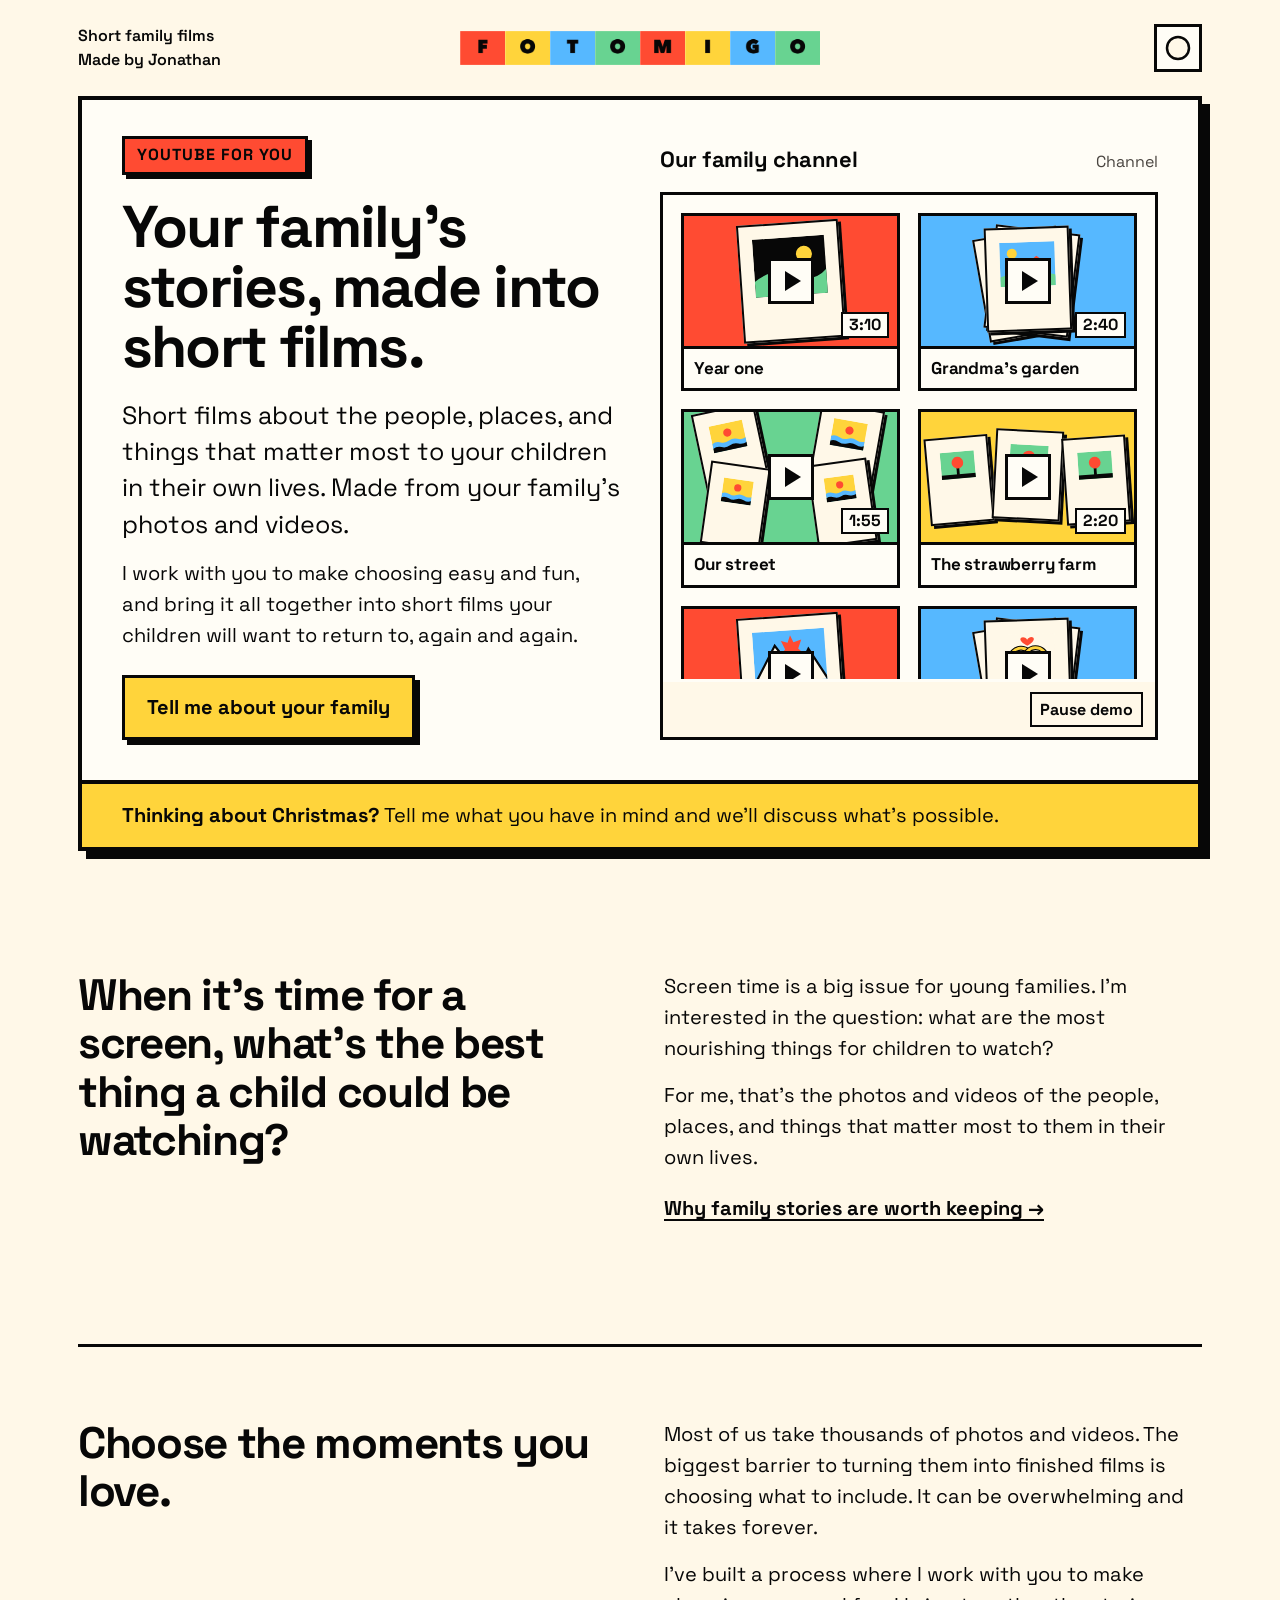
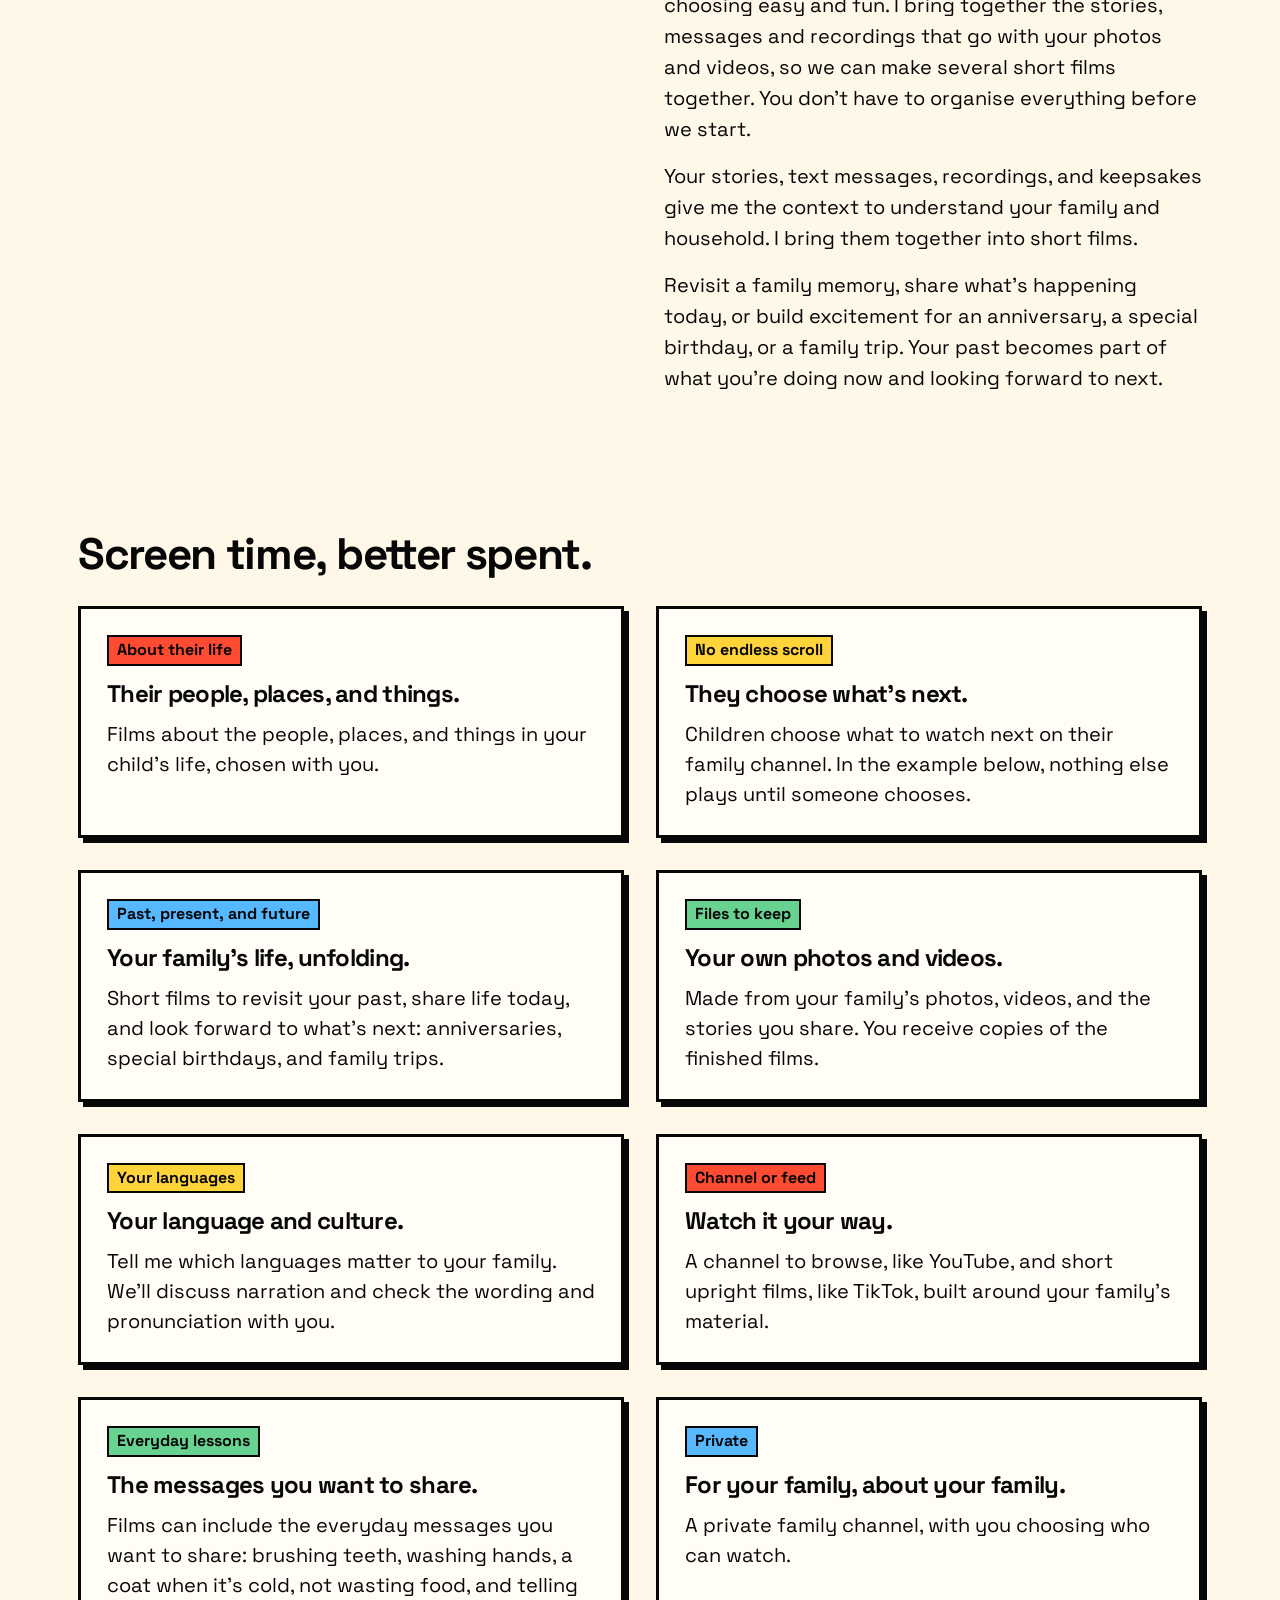
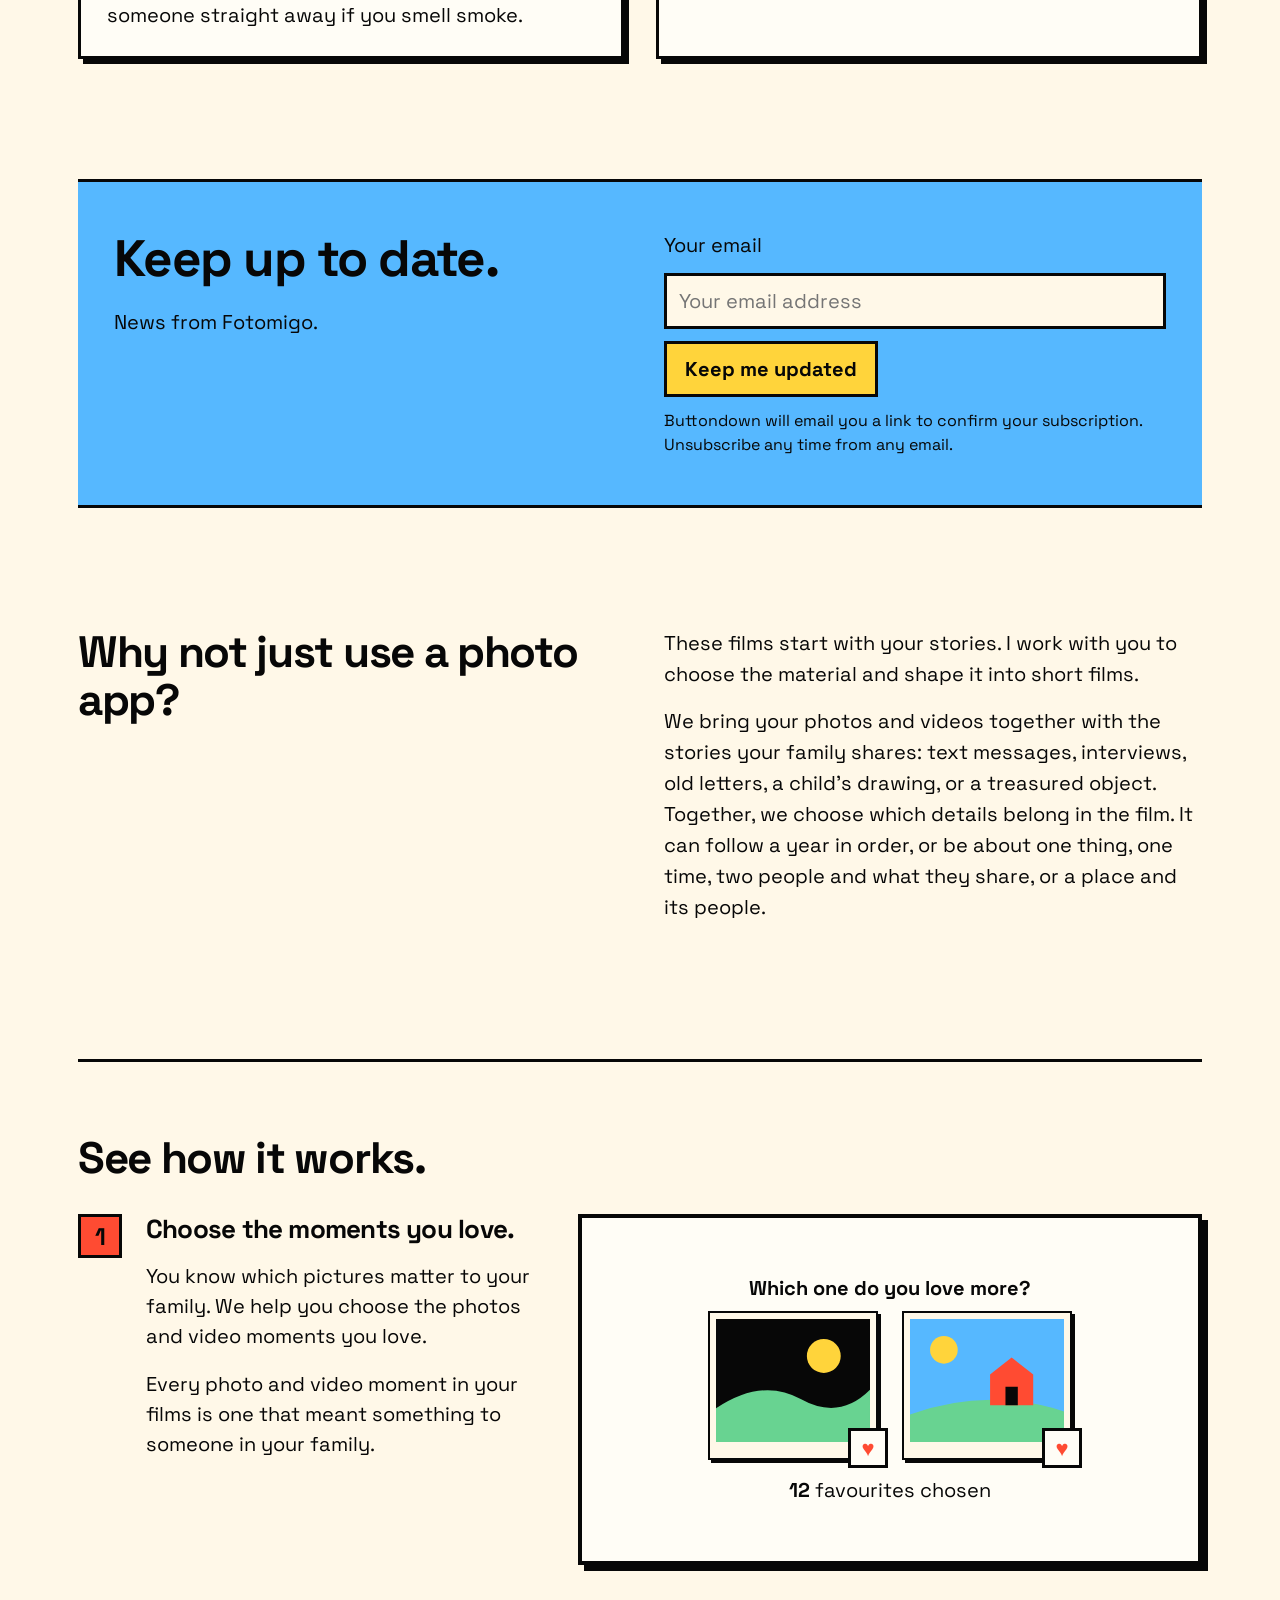
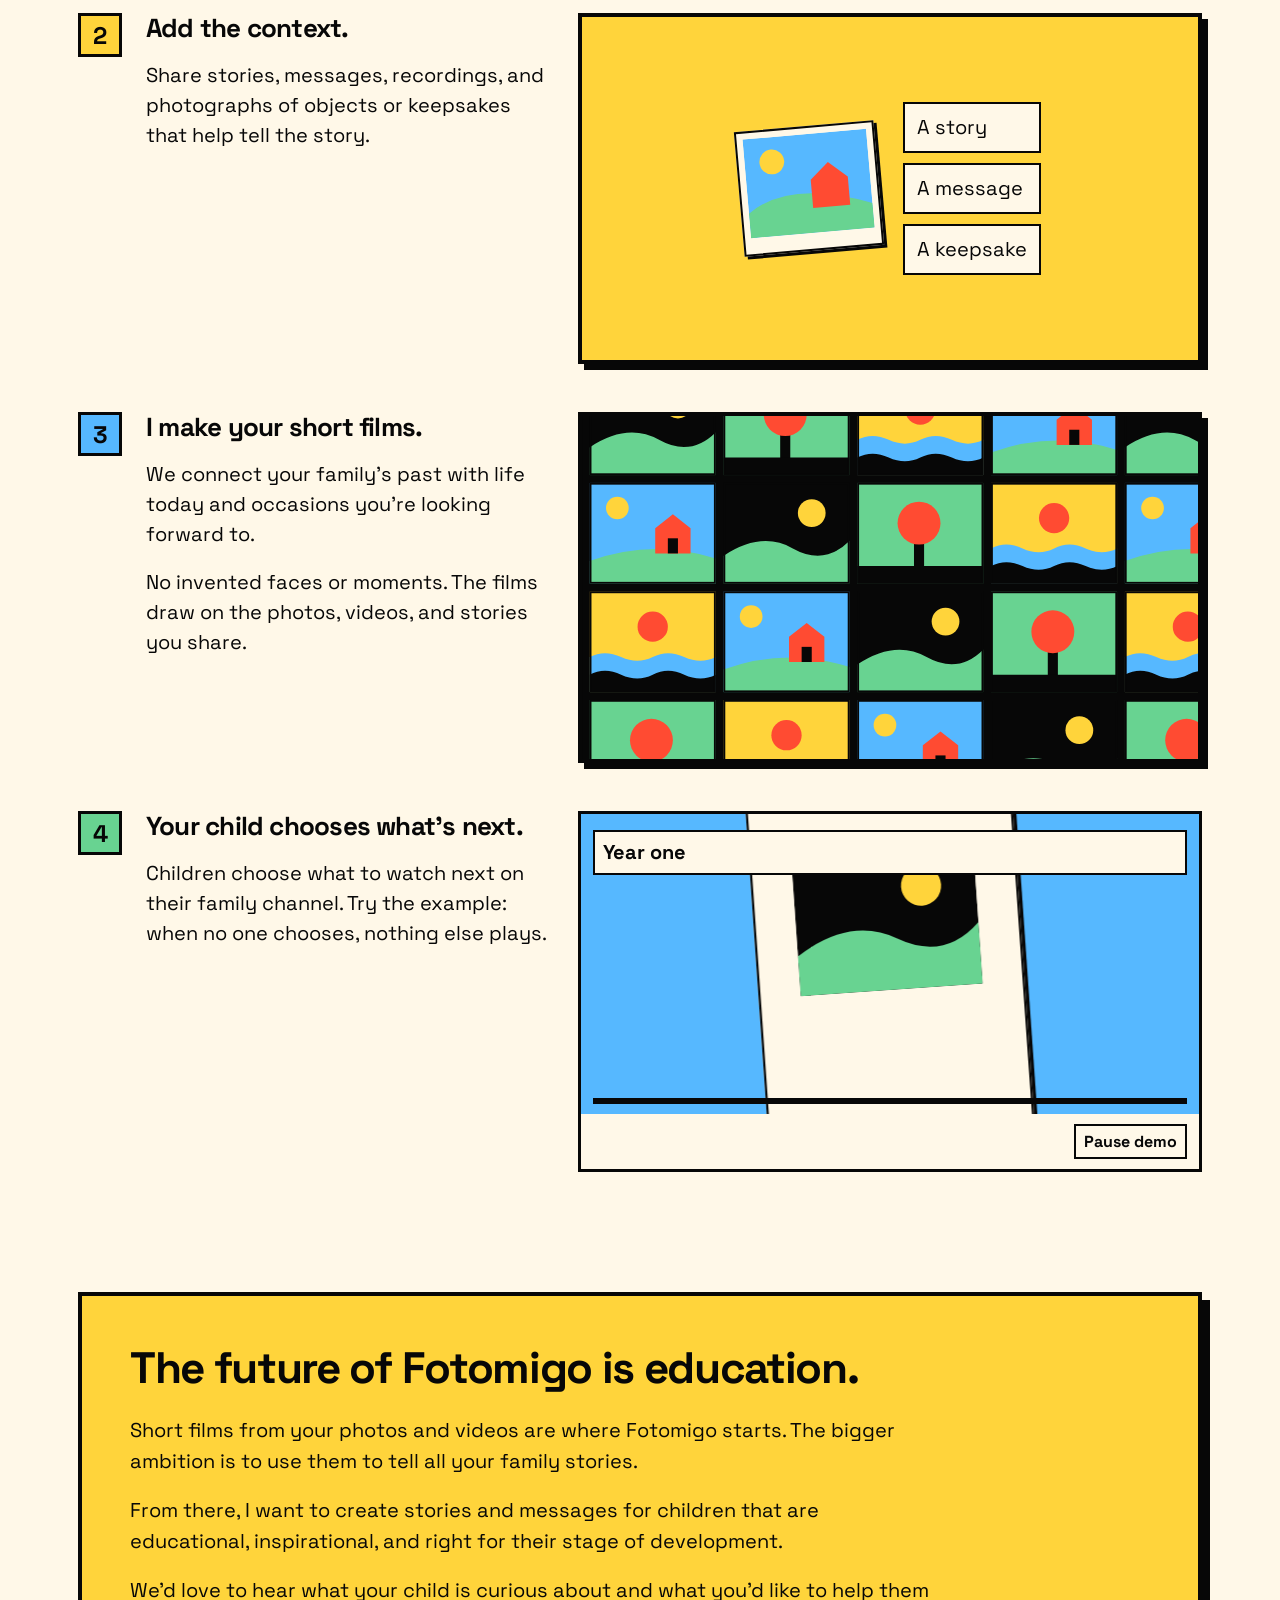
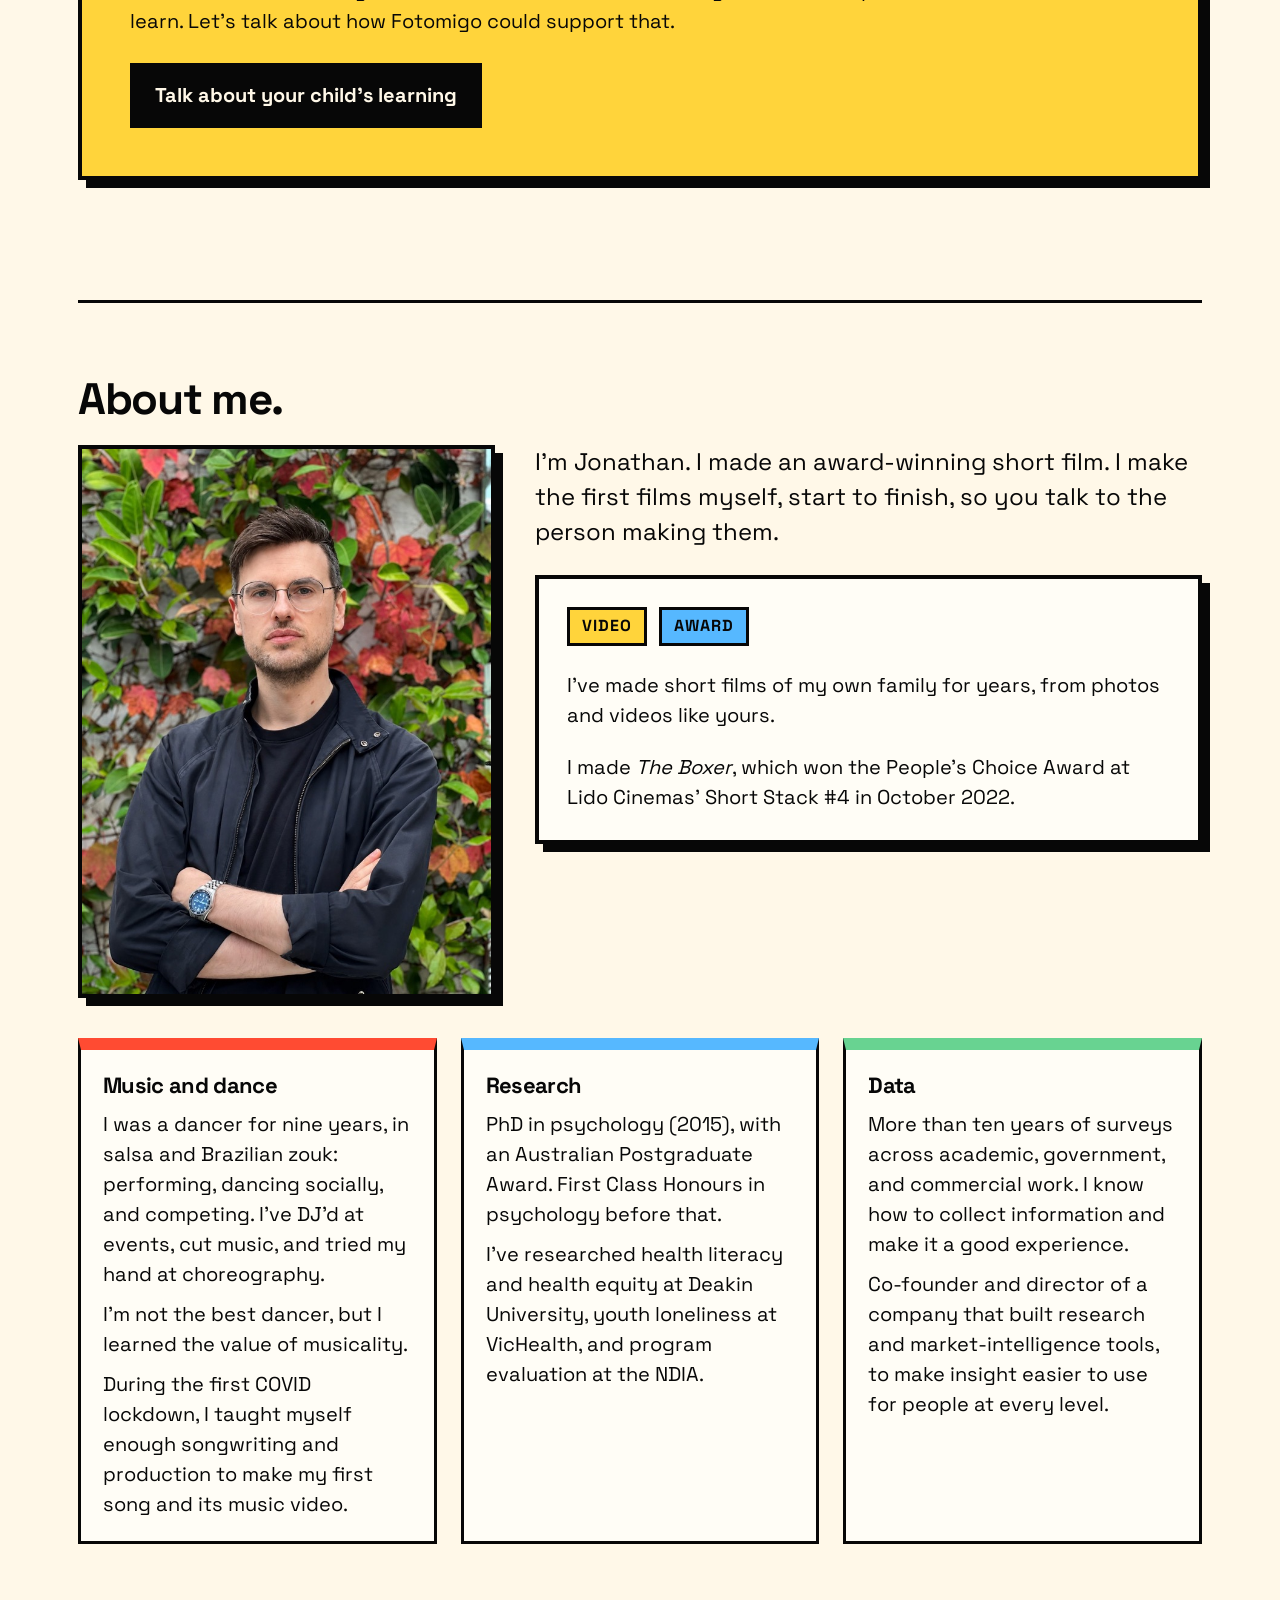
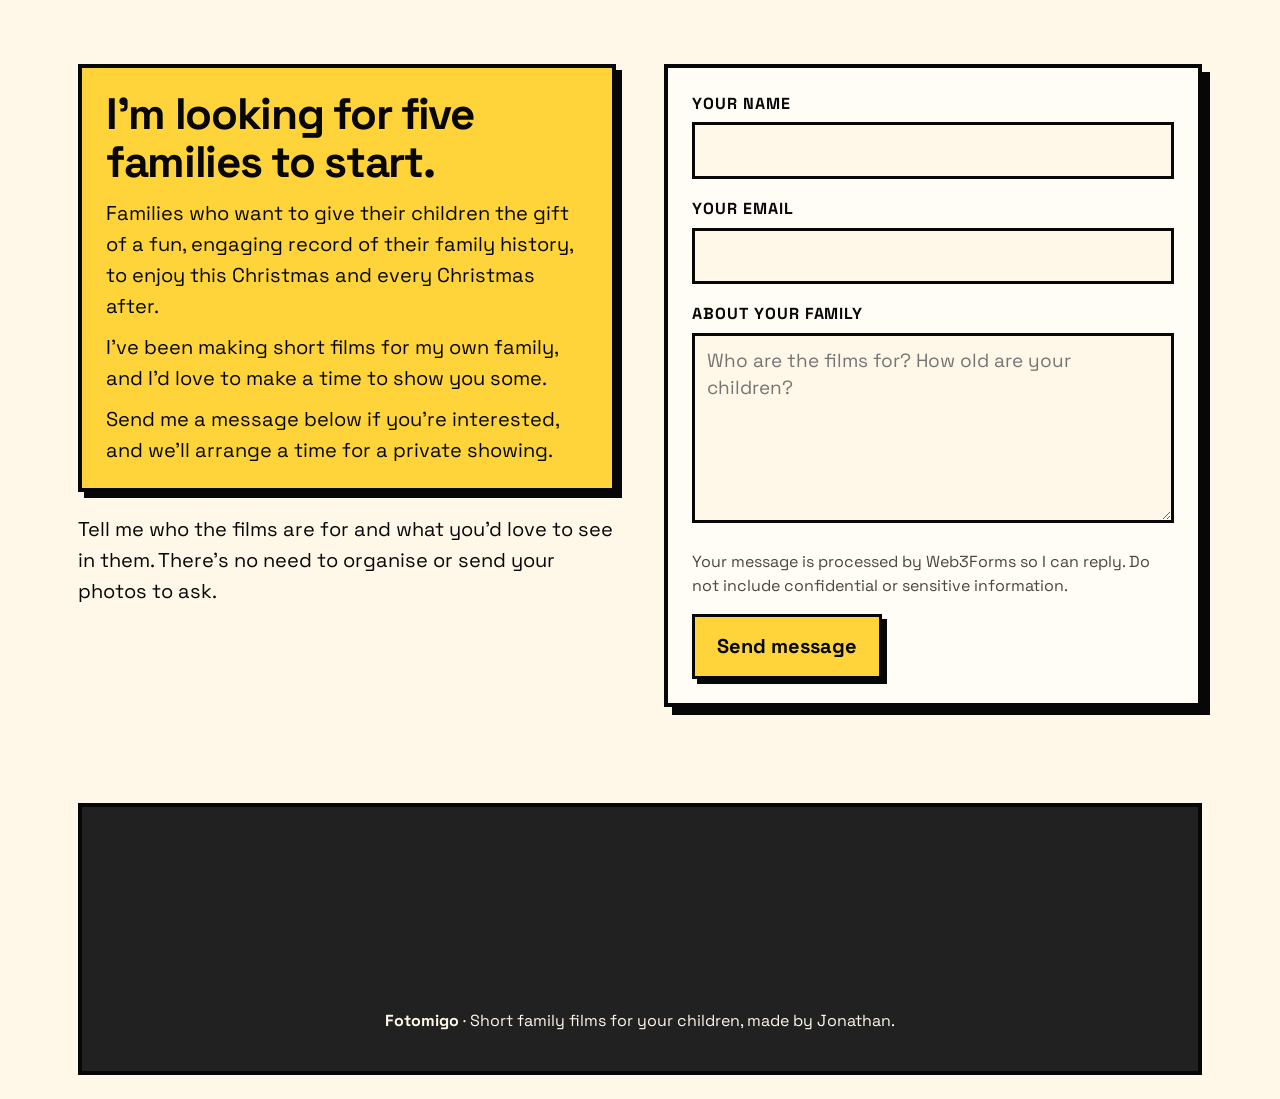
==== commit 45a518e8: "Position everything as short films, from the final Guzzle pitch Co-Authored-By: Claude Opus 5.5 <nor" ====
--- a/index.html
+++ b/index.html
@@ -3,8 +3,8 @@
 <head>
 <meta charset="utf-8">
 <meta name="viewport" content="width=device-width, initial-scale=1">
-<meta name="description" content="Fotomigo is a private video channel about your family: short films made from the photos and videos you care about most, for your children. Made by Jonathan.">
-<title>Your family’s stories, made into films | Fotomigo</title>
+<meta name="description" content="Fotomigo makes short films from the photos and videos you care about most, for your children. Made by Jonathan.">
+<title>Your family’s stories, made into short films | Fotomigo</title>
 <!-- FM-GUZZLE-SITE-ONE-2-23 (23 Oct): memo 130729 edits in place; see results/2026-10-23-fm-guzzle-site-one-2-23/README.md.
      FM-GUZZLE-SITE-10-23: site revision 9, from revision 8 (FM-GUZZLE-SITE-8-23), with memos 092014, 095313 and 100015 (23 Oct):
      three lead lines (a on the page; ?lead=b and ?lead=c show the others; lead-lines.html shows all three side by side);
@@ -362,9 +362,9 @@
 <section class="promo" aria-labelledby="promo-title">
   <div class="promo-copy">
     <span class="eyebrow">YouTube for you</span>
-    <h1 id="promo-title">Your family’s stories, made into films.</h1>
-    <p class="lead">Films about the people, places, and things that matter most to your children in their own lives. Made from your family’s photos and videos.</p>
-    <p>I work with you to make choosing easy and fun, and bring it all together into films your children will want to return to, again and again.</p>
+    <h1 id="promo-title">Your family’s stories, made into short films.</h1>
+    <p class="lead">Short films about the people, places, and things that matter most to your children in their own lives. Made from your family’s photos and videos.</p>
+    <p>I work with you to make choosing easy and fun, and bring it all together into short films your children will want to return to, again and again.</p>
     <a class="button" href="#contact">Tell me about your family</a>
   </div>
   <figure class="channel" aria-label="Example family channel">
@@ -392,8 +392,8 @@
       <h2 id="why-title">When it’s time for a screen, what’s the best thing a child could be watching?</h2>
     </div>
     <div>
-      <p>Screen time is a big issue for children. I’m particularly interested in the question: what are the most nourishing things for them to watch?</p>
-      <p>For me, that’s photos and videos of the people, places, and things that matter most to them in their own lives.</p>
+      <p>Screen time is a big issue for young families. I’m interested in the question: what are the most nourishing things for children to watch?</p>
+      <p>For me, that’s the photos and videos of the people, places, and things that matter most to them in their own lives.</p>
       <a class="readmore" href="family-stories/index.html">Why family stories are worth keeping →</a>
     </div>
   </div>
@@ -405,7 +405,7 @@
     <div><h2 id="curation-title">Choose the moments you love.</h2></div>
     <div>
       <p>Most of us take thousands of photos and videos. The biggest barrier to turning them into finished films is choosing what to include. It can be overwhelming and it takes forever.</p>
-      <p>I’ve built a process where I work with you to make choosing easy and fun. I bring together the stories, messages and recordings that go with your photos and videos. You don’t have to organise everything before we start.</p>
+      <p>I’ve built a process where I work with you to make choosing easy and fun. I bring together the stories, messages and recordings that go with your photos and videos, so we can make several short films together. You don’t have to organise everything before we start.</p>
       <p>Your stories, text messages, recordings, and keepsakes give me the context to understand your family and household. I bring them together into short films.</p>
       <p>Revisit a family memory, share what’s happening today, or build excitement for an anniversary, a special birthday, or a family trip. Your past becomes part of what you’re doing now and looking forward to next.</p>
     </div>
@@ -438,7 +438,7 @@
   <div class="split">
     <div><h2 id="apps-title">Why not just use a photo app?</h2></div>
     <div>
-      <p>These films start with your stories. I work with you to choose the material and shape it into a film.</p>
+      <p>These films start with your stories. I work with you to choose the material and shape it into short films.</p>
       <p>We bring your photos and videos together with the stories your family shares: text messages, interviews, old letters, a child’s drawing, or a treasured object. Together, we choose which details belong in the film. It can follow a year in order, or be about one thing, one time, two people and what they share, or a place and its people.</p>
       
     </div>
@@ -450,7 +450,7 @@
 <ol class="process-stages">
 <li class="process-stage"><span class="stage-number" aria-hidden="true">1</span><div class="stage-copy"><h3>Choose the moments you love.</h3><p>You know which pictures matter to your family. We help you choose the photos and video moments you love.</p><p>Every photo and video moment in your films is one that meant something to someone in your family.</p></div><div class="stage-visual"><div class="stage-picture pick-picture" id="pick" role="group" aria-label="Try the curation tool: press the picture you love more"><p class="visual-note pick-q">Which one do you love more?</p><div class="pick-pair"><button class="pick" type="button" aria-label="Choose the left picture"><span class="sample-photo"><svg viewBox="0 0 100 80" aria-hidden="true"><rect width="100" height="80" fill="#56B8FF"/><circle cx="22" cy="20" r="10" fill="#FFD43B"/><path d="M0 60Q35 35 100 60V80H0Z" fill="#68D391"/><path d="M52 37L67 24L82 37V60H52Z" fill="#FF4B32"/></svg></span><span class="pick-heart" aria-hidden="true">♥</span></button><button class="pick" type="button" aria-label="Choose the right picture"><span class="sample-photo"><svg viewBox="0 0 100 80" aria-hidden="true"><rect width="100" height="80" fill="#56B8FF"/><circle cx="22" cy="20" r="10" fill="#FFD43B"/><path d="M0 60Q35 35 100 60V80H0Z" fill="#68D391"/><path d="M52 37L67 24L82 37V60H52Z" fill="#FF4B32"/></svg></span><span class="pick-heart" aria-hidden="true">♥</span></button></div><p class="visual-note pick-count" role="status"><b id="pick-n">12</b> favourites chosen</p></div></div></li>
 <li class="process-stage"><span class="stage-number" aria-hidden="true">2</span><div class="stage-copy"><h3>Add the context.</h3><p>Share stories, messages, recordings, and photographs of objects or keepsakes that help tell the story.</p></div><div class="stage-visual"><div class="stage-picture context-picture" role="img" aria-label="Illustration of a photograph beside a story, a message and a keepsake"><span class="sample-photo"><svg viewBox="0 0 100 80" aria-hidden="true"><rect width="100" height="80" fill="#56B8FF"/><circle cx="22" cy="20" r="10" fill="#FFD43B"/><path d="M0 60Q35 35 100 60V80H0Z" fill="#68D391"/><path d="M52 37L67 24L82 37V60H52Z" fill="#FF4B32"/></svg></span><div class="context-notes"><span>A story</span><span>A message</span><span>A keepsake</span></div></div></div></li>
-<li class="process-stage"><span class="stage-number" aria-hidden="true">3</span><div class="stage-copy"><h3>I make the films.</h3><p>We connect your family’s past with life today and occasions you’re looking forward to.</p><p>No invented faces or moments. The films draw on the photos, videos, and stories you share.</p></div><div class="stage-visual"><div class="reel" id="reel" role="img" aria-label="Example film: a wall of family photos, this year, three photos, then one picture up close"><div class="reel-mosaic" aria-hidden="true"></div><div class="reel-big" aria-hidden="true"><span class="reel-pic"></span><b class="reel-year" id="reel-year">2026</b></div><div class="reel-three" aria-hidden="true"><span class="reel-pic"></span><span class="reel-pic"></span><span class="reel-pic"></span></div><div class="reel-kb" aria-hidden="true"></div><div class="reel-swipe" aria-hidden="true"></div></div></div></li>
+<li class="process-stage"><span class="stage-number" aria-hidden="true">3</span><div class="stage-copy"><h3>I make your short films.</h3><p>We connect your family’s past with life today and occasions you’re looking forward to.</p><p>No invented faces or moments. The films draw on the photos, videos, and stories you share.</p></div><div class="stage-visual"><div class="reel" id="reel" role="img" aria-label="Example film: a wall of family photos, this year, three photos, then one picture up close"><div class="reel-mosaic" aria-hidden="true"></div><div class="reel-big" aria-hidden="true"><span class="reel-pic"></span><b class="reel-year" id="reel-year">2026</b></div><div class="reel-three" aria-hidden="true"><span class="reel-pic"></span><span class="reel-pic"></span><span class="reel-pic"></span></div><div class="reel-kb" aria-hidden="true"></div><div class="reel-swipe" aria-hidden="true"></div></div></div></li>
 <li class="process-stage"><span class="stage-number" aria-hidden="true">4</span><div class="stage-copy"><h3>Your child chooses what’s next.</h3><p>Children choose what to watch next on their family channel. Try the example: when no one chooses, nothing else plays.</p></div><div class="stage-visual"><div class="walk step-walk" id="choice-demo" data-phase="play"><div class="walk-player"><div class="walk-art" aria-hidden="true"></div><b class="walk-title"></b><div class="walk-progress" aria-hidden="true"><i></i></div><div class="walk-choices" hidden><p>Choose a film</p><div class="walk-options"><button type="button" data-choice="0">A</button><button type="button" data-choice="1">B</button></div></div><span class="walk-hand" aria-hidden="true">↑</span></div><div class="walk-controls"><button type="button" class="walk-toggle">Pause demo</button></div></div></div></li>
 </ol>
 
@@ -458,8 +458,8 @@
 
 <section class="block future" aria-labelledby="future-title">
   <h2 id="future-title">The future of Fotomigo is education.</h2>
-  <p>That’s where Fotomigo starts. The bigger ambition is to use your photos and videos to tell all your family stories.</p>
-  <p>From there, I want to create stories and messages for children that are educational, nourishing and right for their stage of development.</p>
+  <p>Short films from your photos and videos are where Fotomigo starts. The bigger ambition is to use them to tell all your family stories.</p>
+  <p>From there, I want to create stories and messages for children that are educational, inspirational, and right for their stage of development.</p>
   <p>We’d love to hear what your child is curious about and what you’d like to help them learn. Let’s talk about how Fotomigo could support that.</p>
   <a class="button" href="#contact">Talk about your child’s learning</a>
 </section>
@@ -473,7 +473,7 @@
       <p class="about-intro">I’m Jonathan. I made an award-winning short film. I make the first films myself, start to finish, so you talk to the person making them.</p>
       <div class="credits boxed">
         <div class="credit-tags"><span class="eyebrow">Video</span><span class="eyebrow">Award</span></div>
-        <p>I’ve made films of my own family for years, from photos and videos like yours.</p>
+        <p>I’ve made short films of my own family for years, from photos and videos like yours.</p>
         <p>I made <i>The Boxer</i>, which won the People’s Choice Award at Lido Cinemas’ Short Stack #4 in October 2022.</p>
       </div>
     </div>
@@ -491,7 +491,8 @@
     <div>
       <div class="families boxed">
         <h2 id="contact-title">I’m looking for five families to start.</h2>
-        <p>I’ve been making films for my own family, and I’d love to make a time to show you some.</p>
+        <p>Families who want to give their children the gift of a fun, engaging record of their family history, to enjoy this Christmas and every Christmas after.</p>
+        <p>I’ve been making short films for my own family, and I’d love to make a time to show you some.</p>
         <p>Send me a message below if you’re interested, and we’ll arrange a time for a private showing.</p>
       </div>
       <p>Tell me who the films are for and what you’d love to see in them. There’s no need to organise or send your photos to ask.</p>
@@ -521,7 +522,7 @@
 // Lead line: option a is on the page; ?lead=b or ?lead=c shows the others in place (memo 092014: "what is the one sentence").
 (function(){
   var m = /[?&]lead=([abc])/.exec(location.search); if (!m) return;
-  var L = { a: 'Your family’s stories, made into films.', b: 'Films about your family. Made for your children.', c: 'Your photos have stories to tell.' };
+  var L = { a: 'Your family’s stories, made into short films.', b: 'Films about your family. Made for your children.', c: 'Your photos have stories to tell.' };
   document.getElementById('promo-title').textContent = L[m[1]];
 })();
 
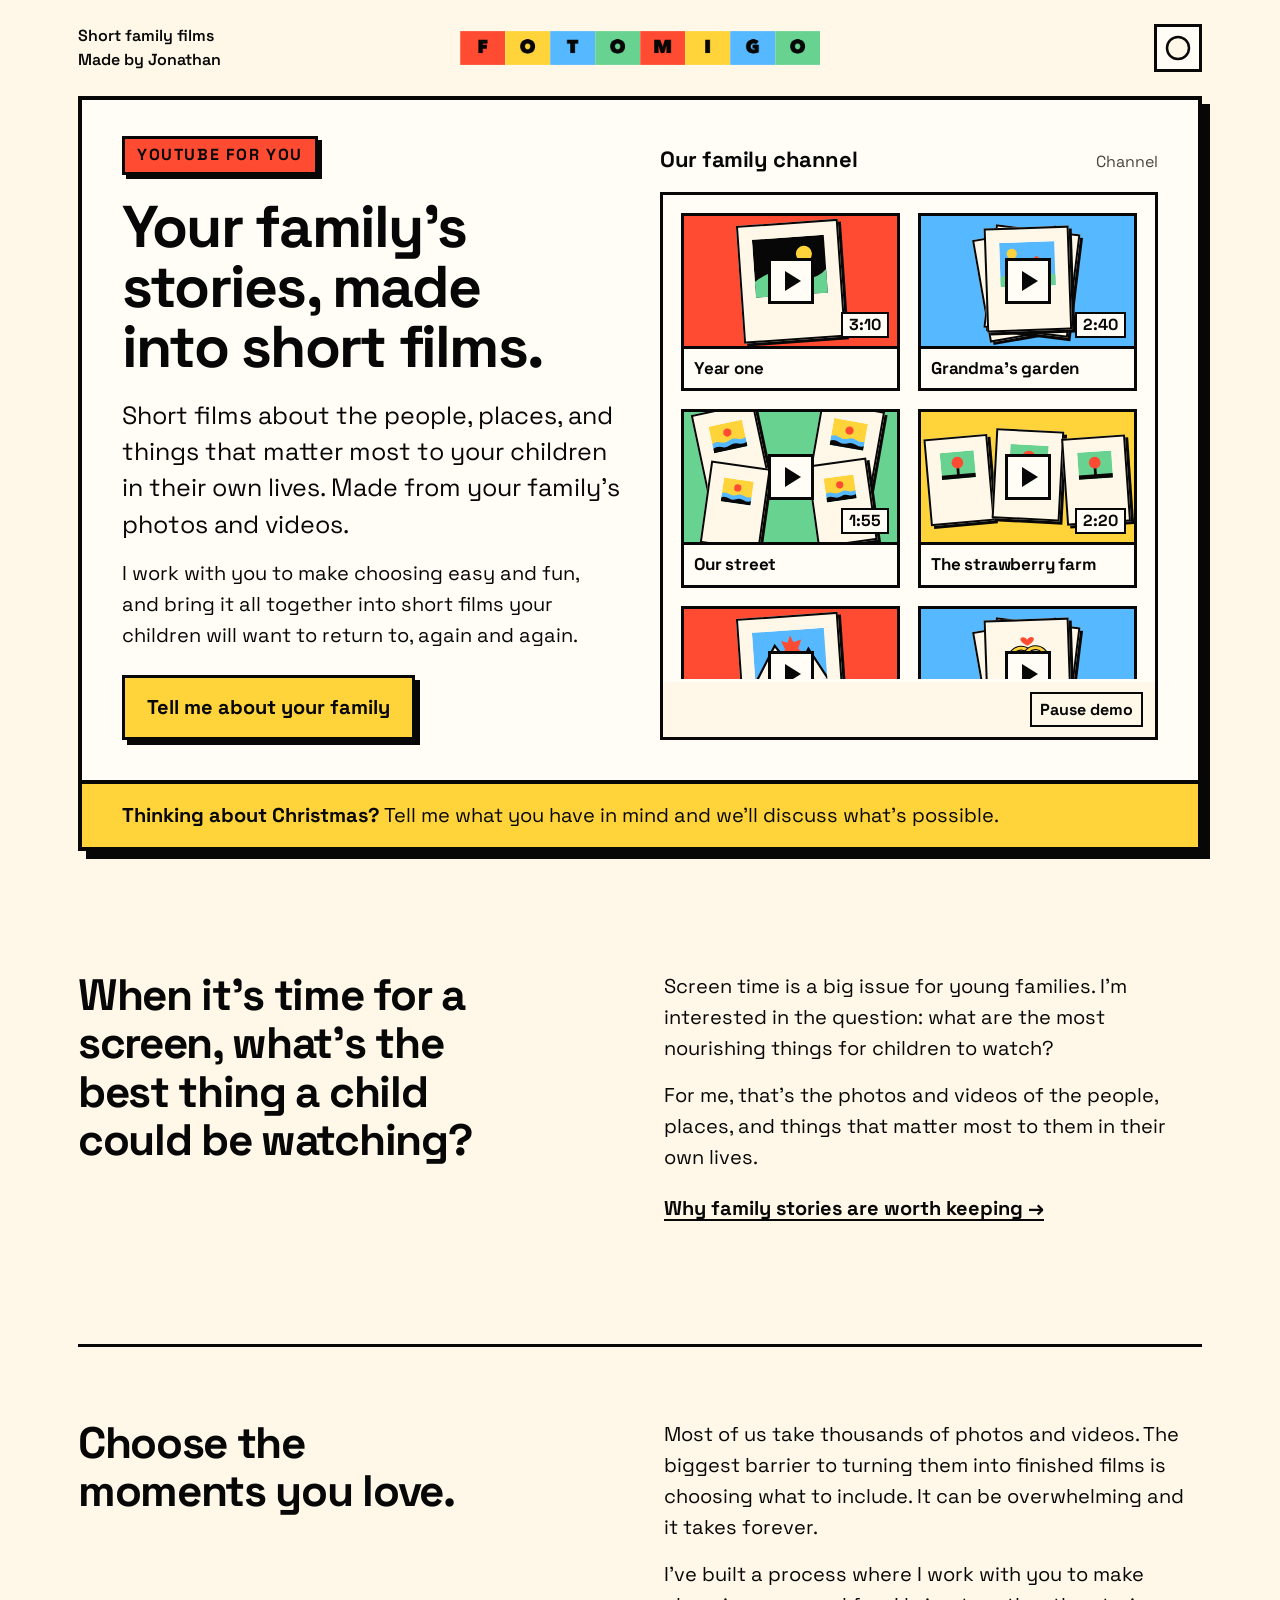
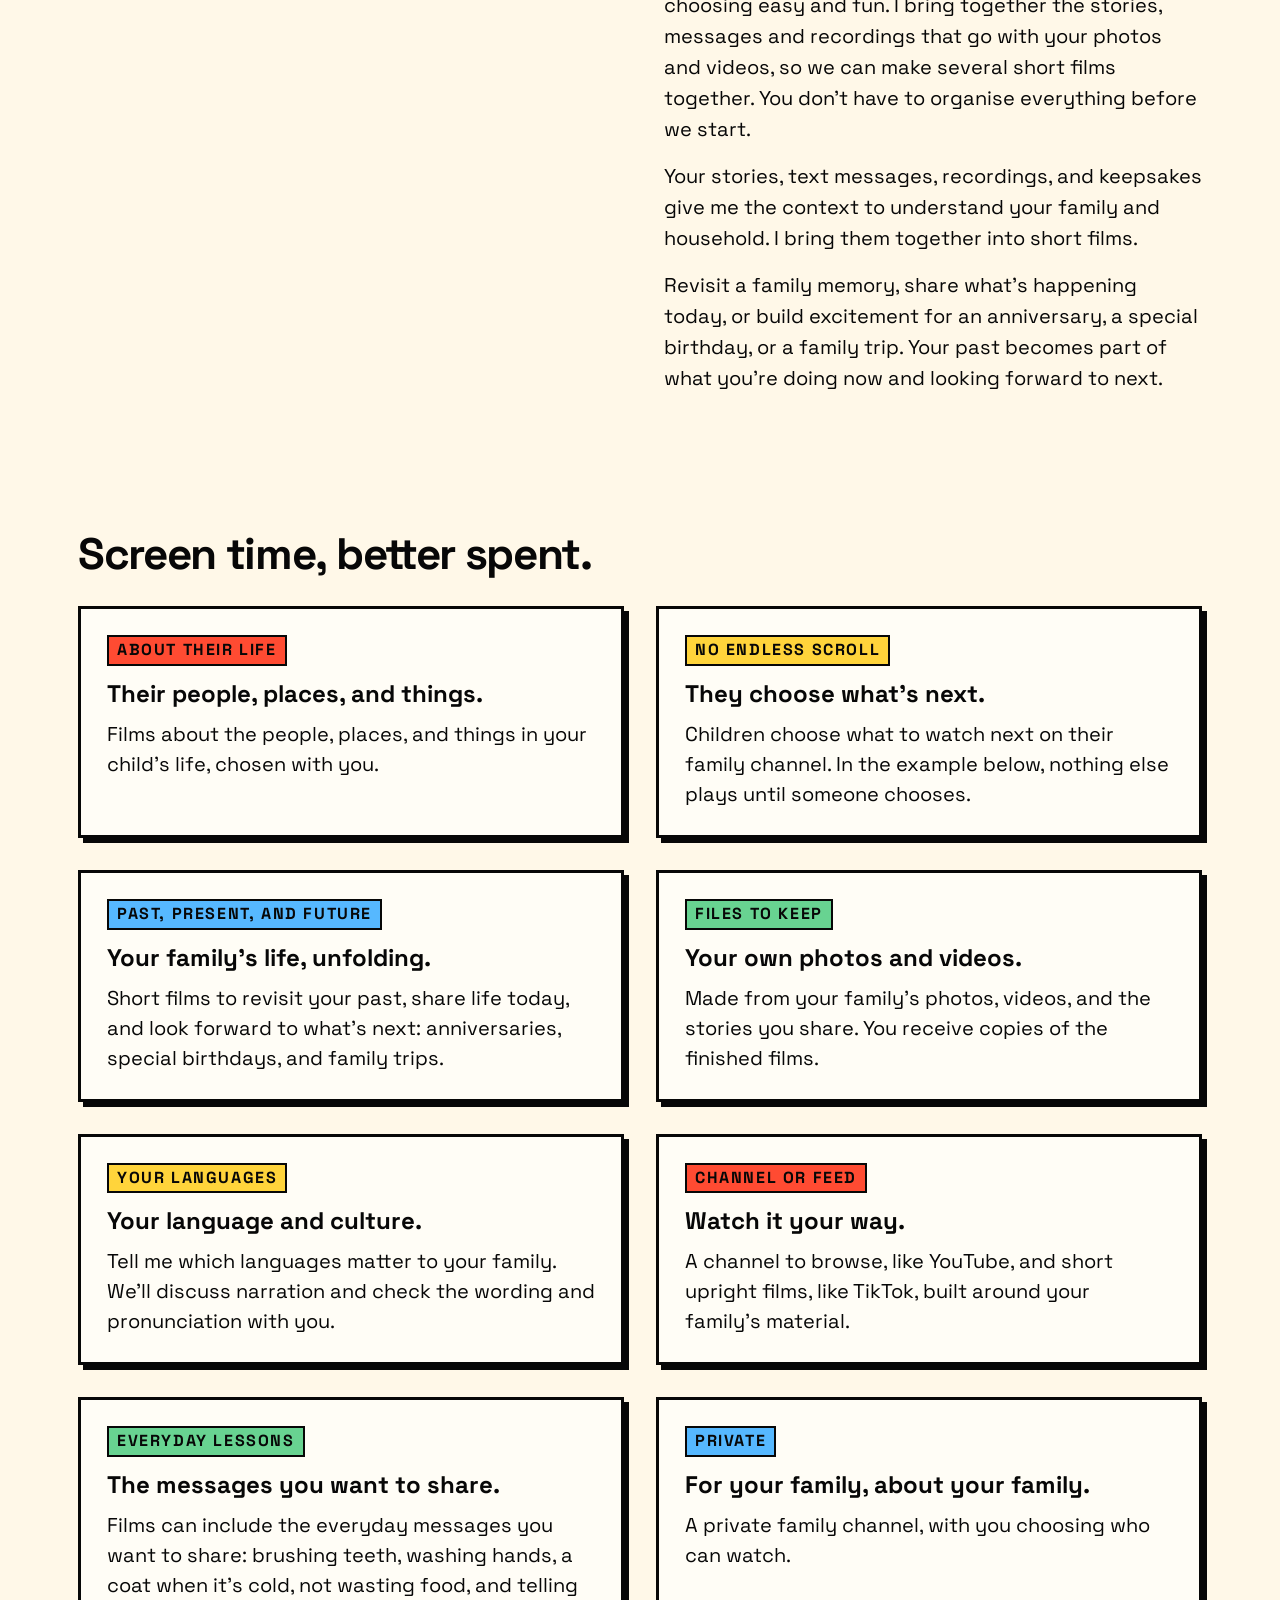
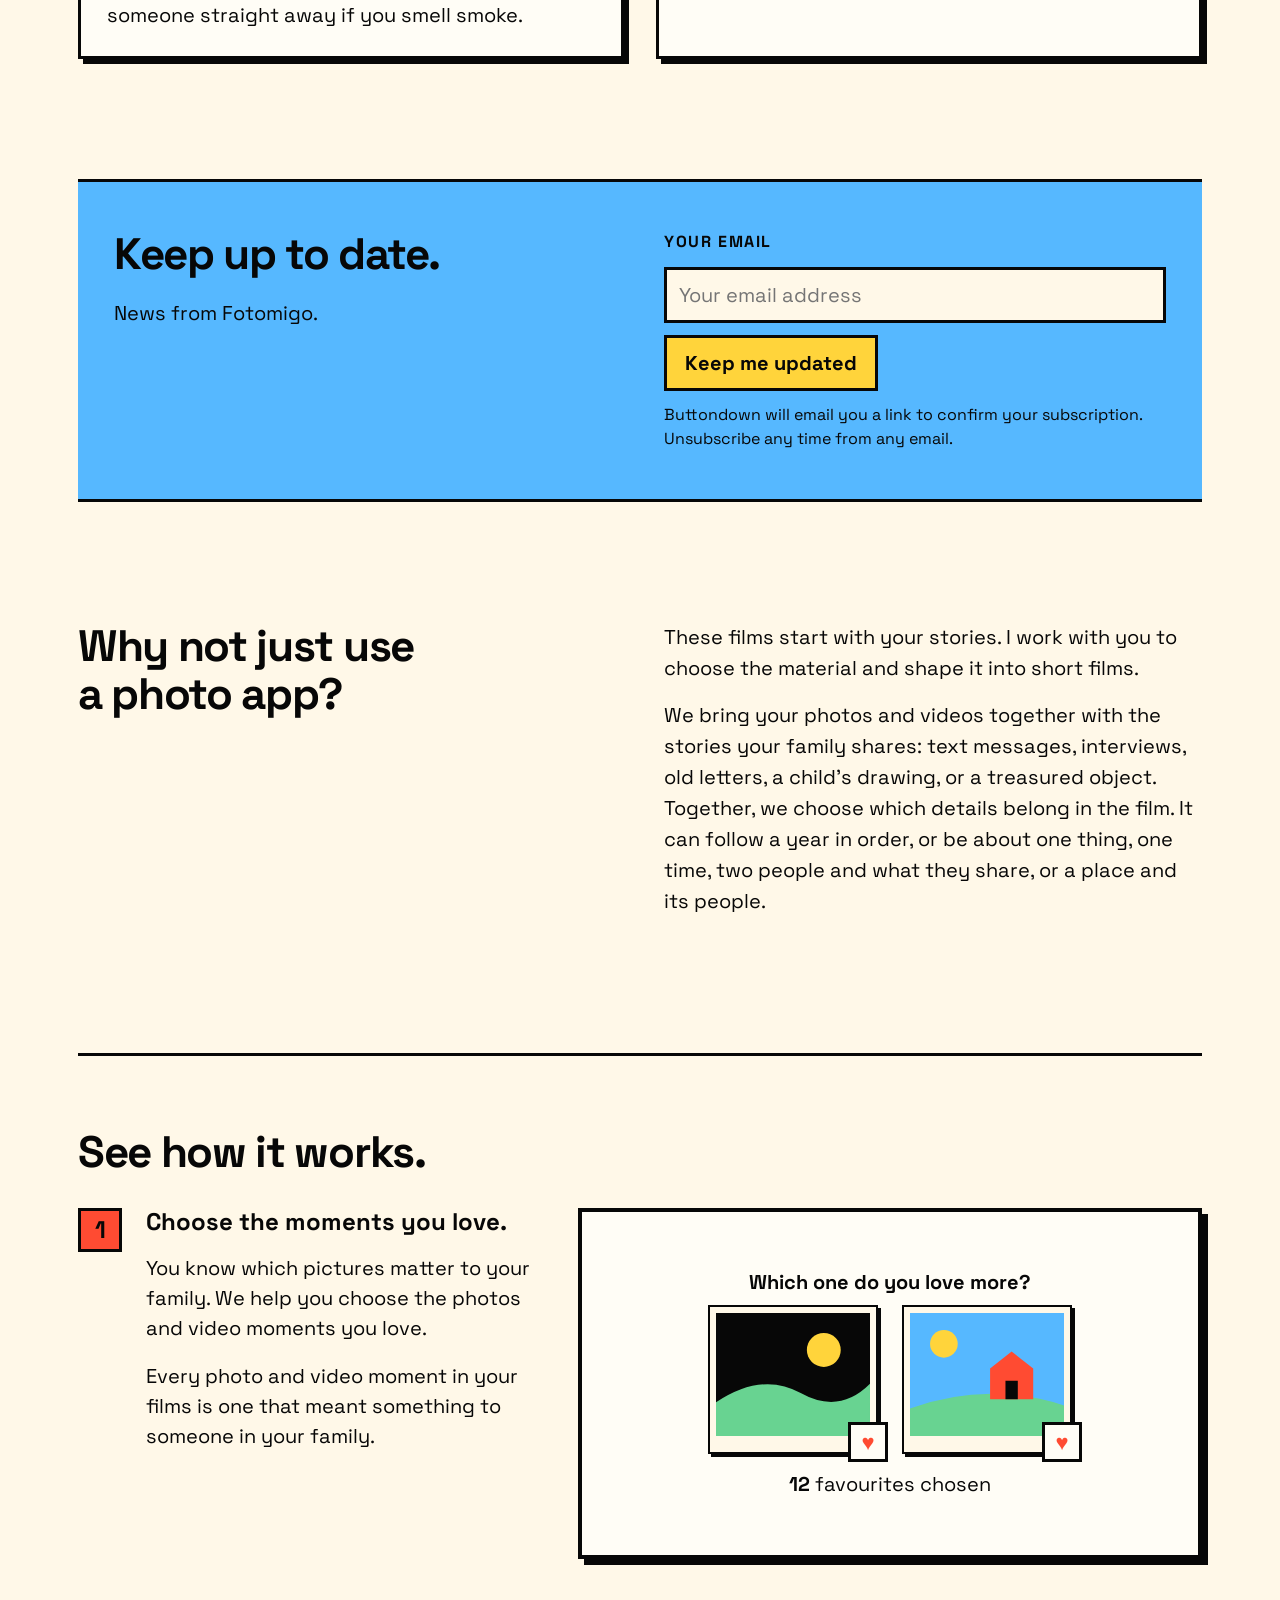
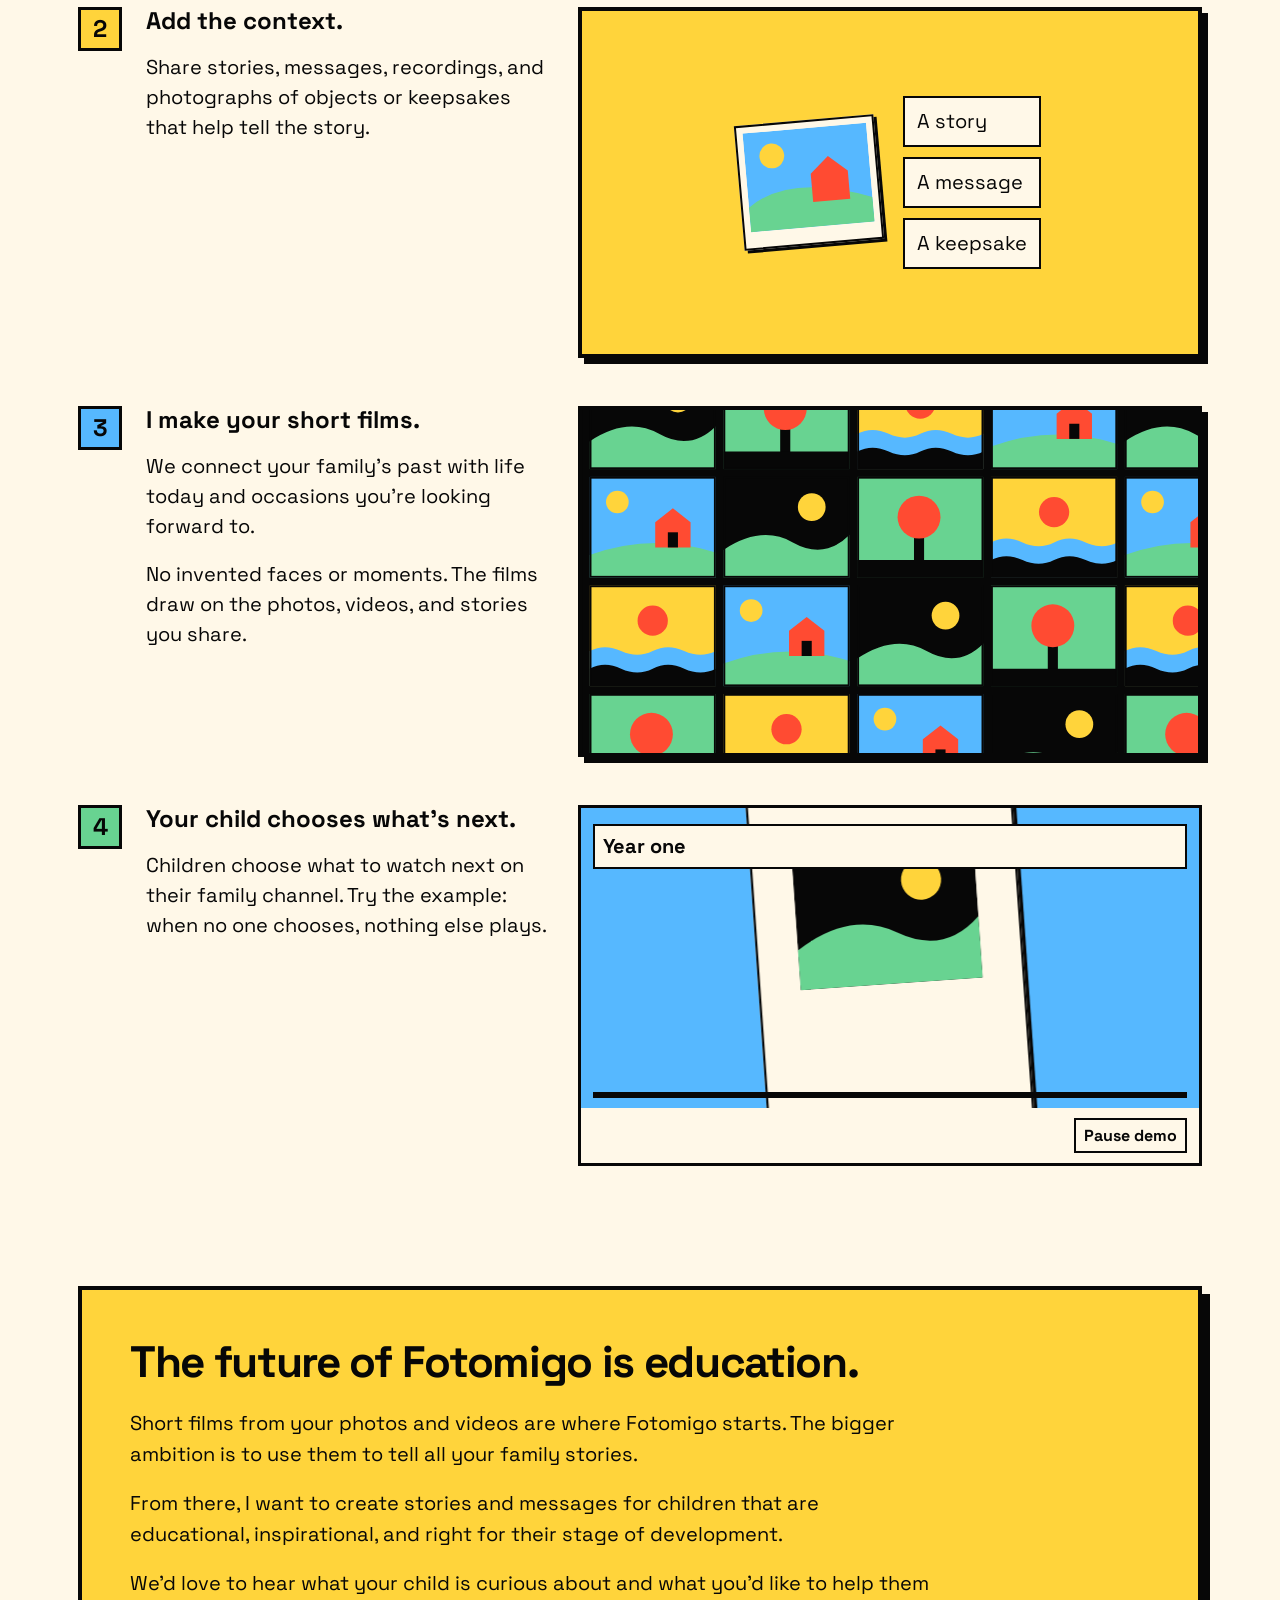
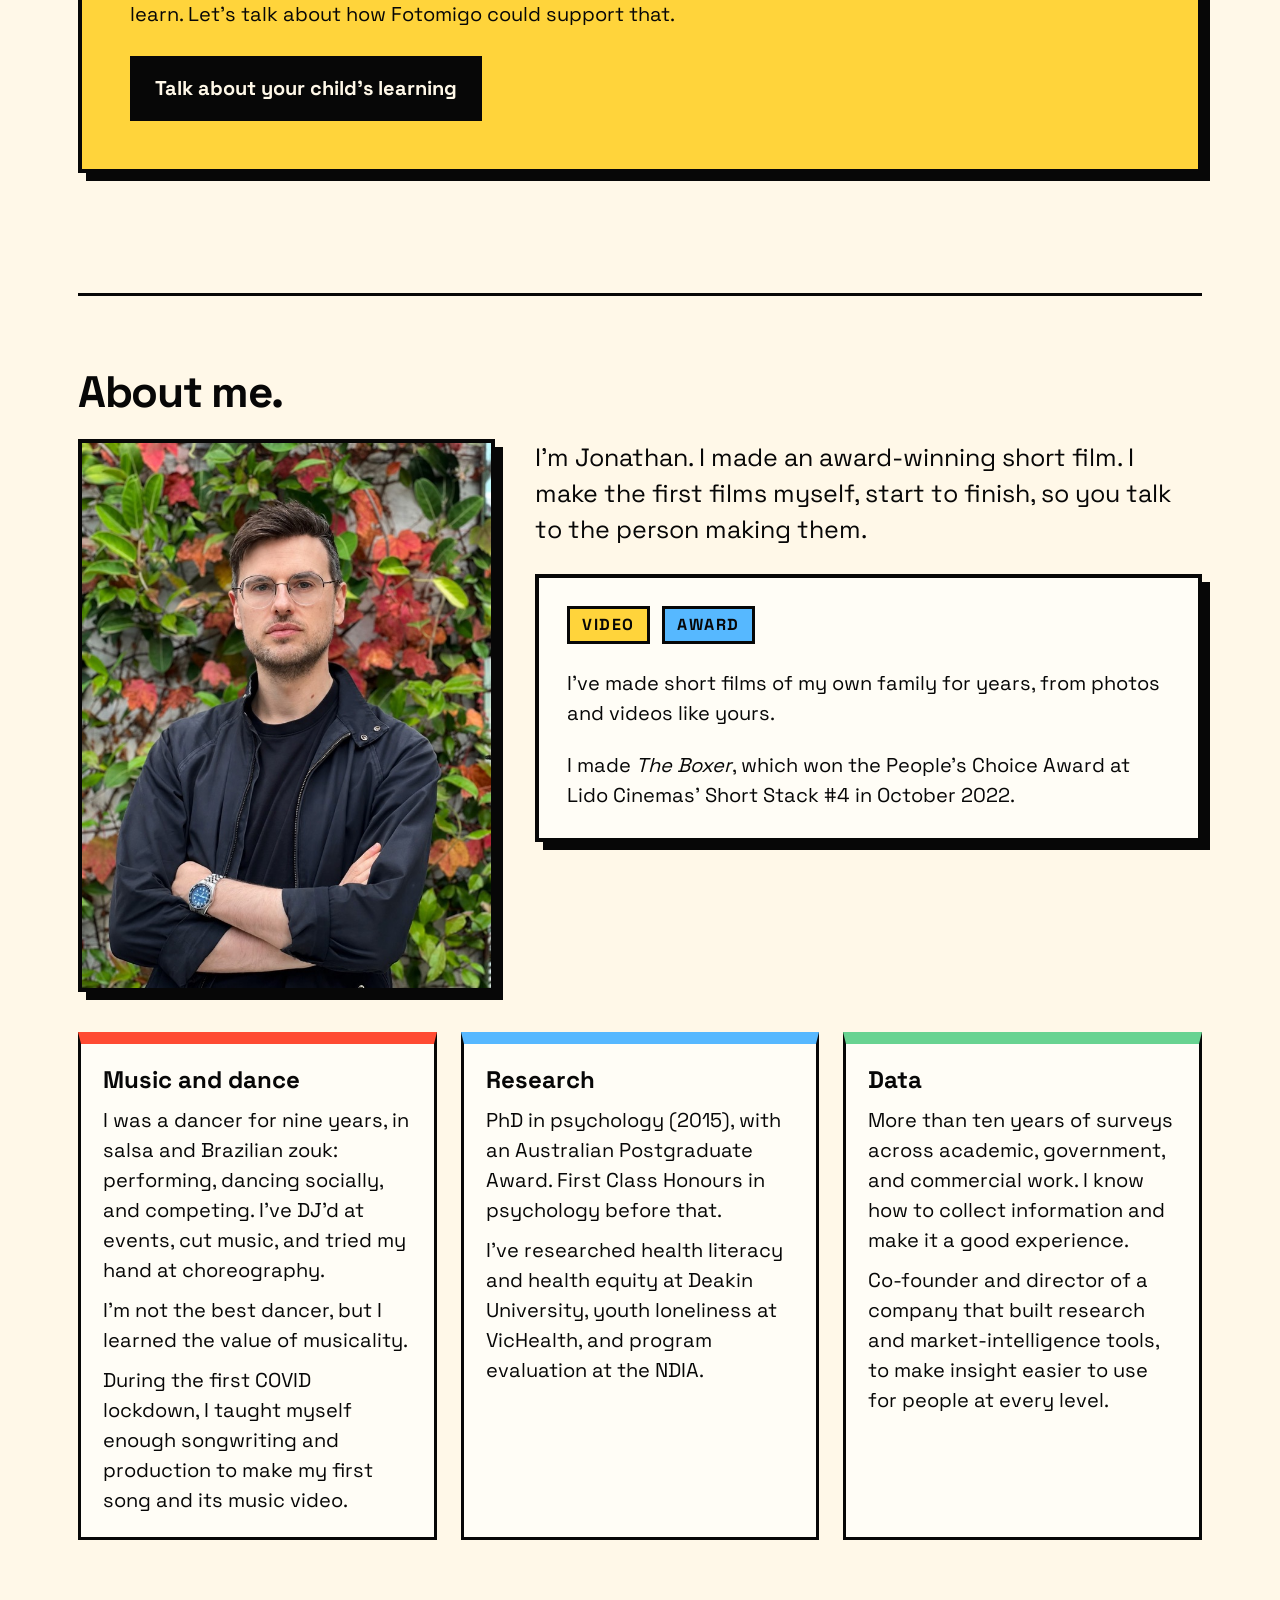
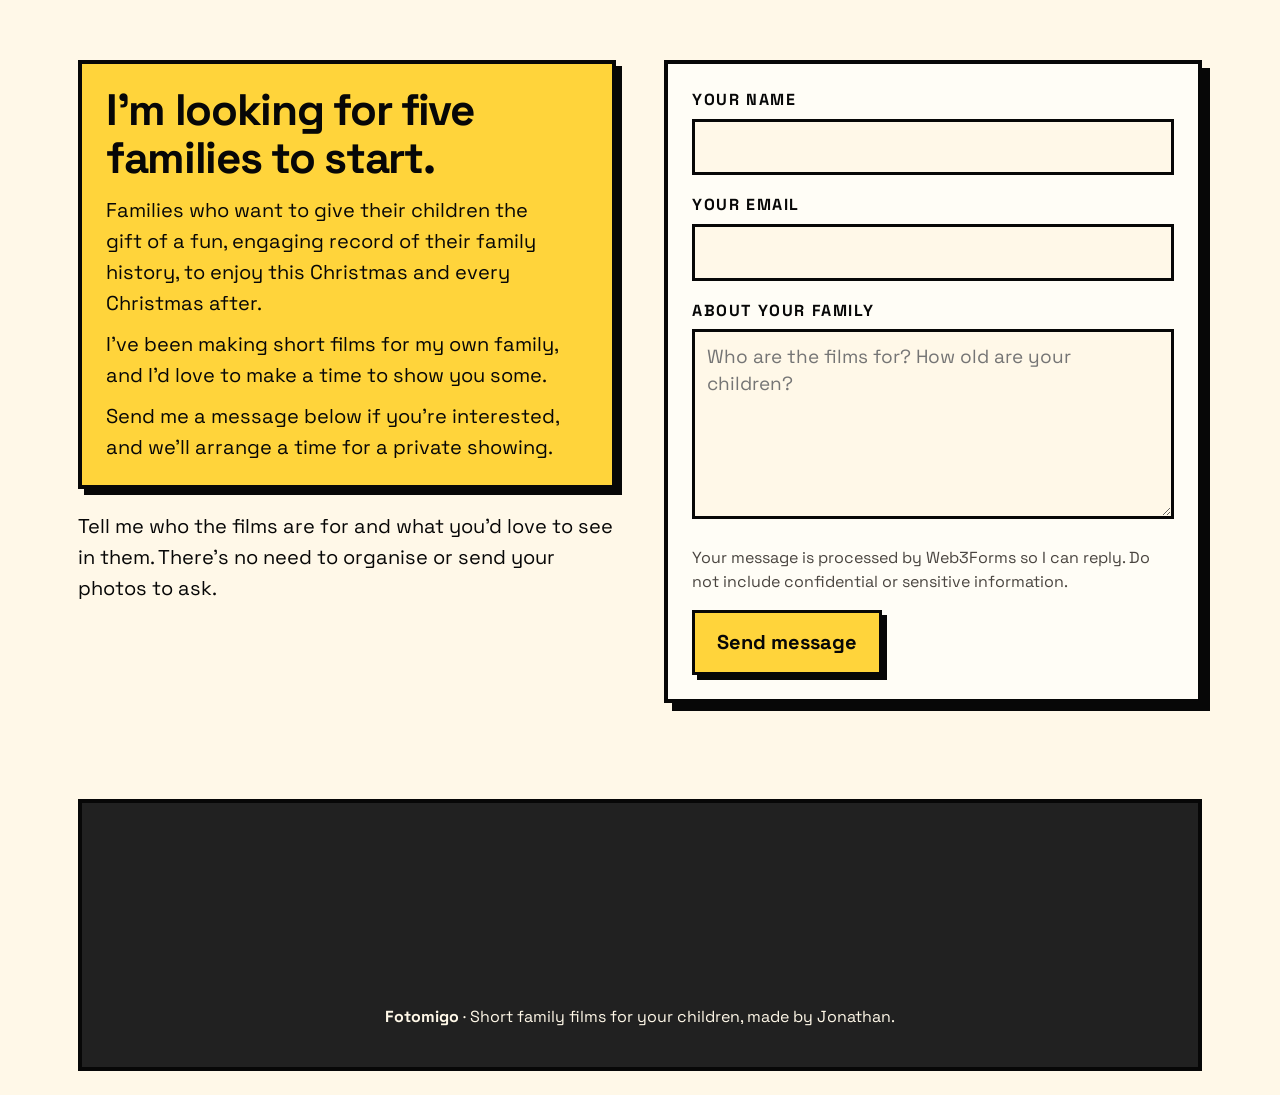
==== commit c321a21b: "Apply type fixes from the Lupton review Headings break evenly and paragraphs avoid one-word last lin" ====
--- a/index.html
+++ b/index.html
@@ -341,6 +341,21 @@
 .future p{max-width:48em}
 .future .button{display:inline-block;max-width:100%;white-space:normal;background:#070707;color:#FFF8E8;border-color:#070707;box-shadow:none}
 .future .button:hover{background:#FFF8E8;color:#070707}
+
+/* FM-SITE-TYPE-FIX-24 (draft, not live): type fixes from the Lupton review, results/2026-10-24-fm-site-type-review-24.
+   1 headings break evenly · 7 paragraphs avoid one-word last lines (lup-short-line-last, p. 128) */
+h1,h2{text-wrap:balance}
+p,li{text-wrap:pretty}
+/* 2 on phones a heading sits close to its own text (lup-vspace-heading-closer-to-text, p. 139) */
+@media (max-width:900px){.split{row-gap:0}.split h2{margin-bottom:16px}}
+/* 3 one size per role (lup-hier-consistent, pp. 156, 165): content h3 24px, leads one size, every h2 the same */
+.boxes h3,.video h3,.stage-copy h3{font-size:24px;line-height:1.2}
+.about-intro{font-size:clamp(21px,2.1vw,25px)}
+.mailing-list h2{font-size:clamp(30px,3.6vw,44px);line-height:1.1}
+/* 4 one label style: bold capitals tracked 0.1em (lup-hierarchy-similarity-cues, p. 225; lup-caps-track-open, p. 134) */
+.eyebrow,.contact-form label,.tiles .label,.mail-preview label{font-size:16px;font-weight:700;letter-spacing:.1em;text-transform:uppercase}
+/* 8 small headings keep normal spacing; the tight -0.03em stays on h1 and h2 (lup-body-tracking-subtle, pp. 128, 136-137) */
+h3{letter-spacing:0}
 </style>
 </head>
 <body>
